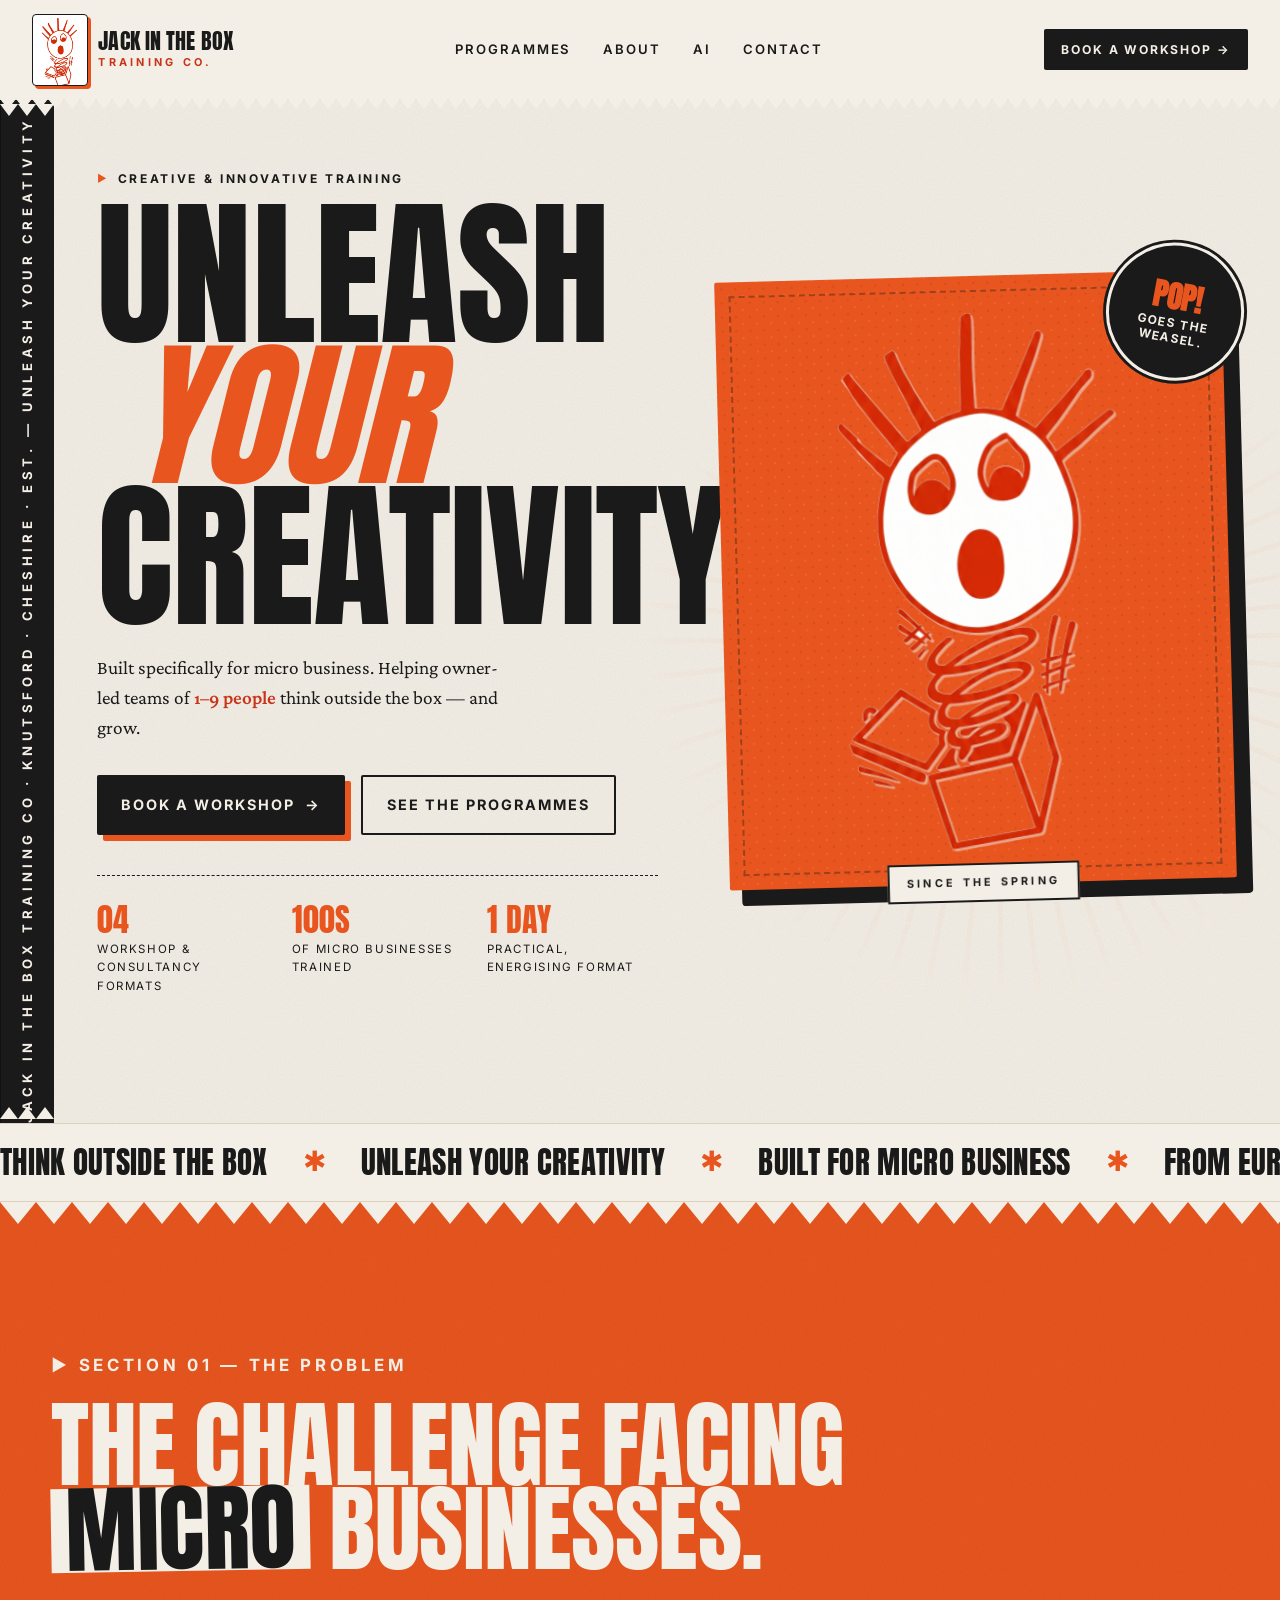
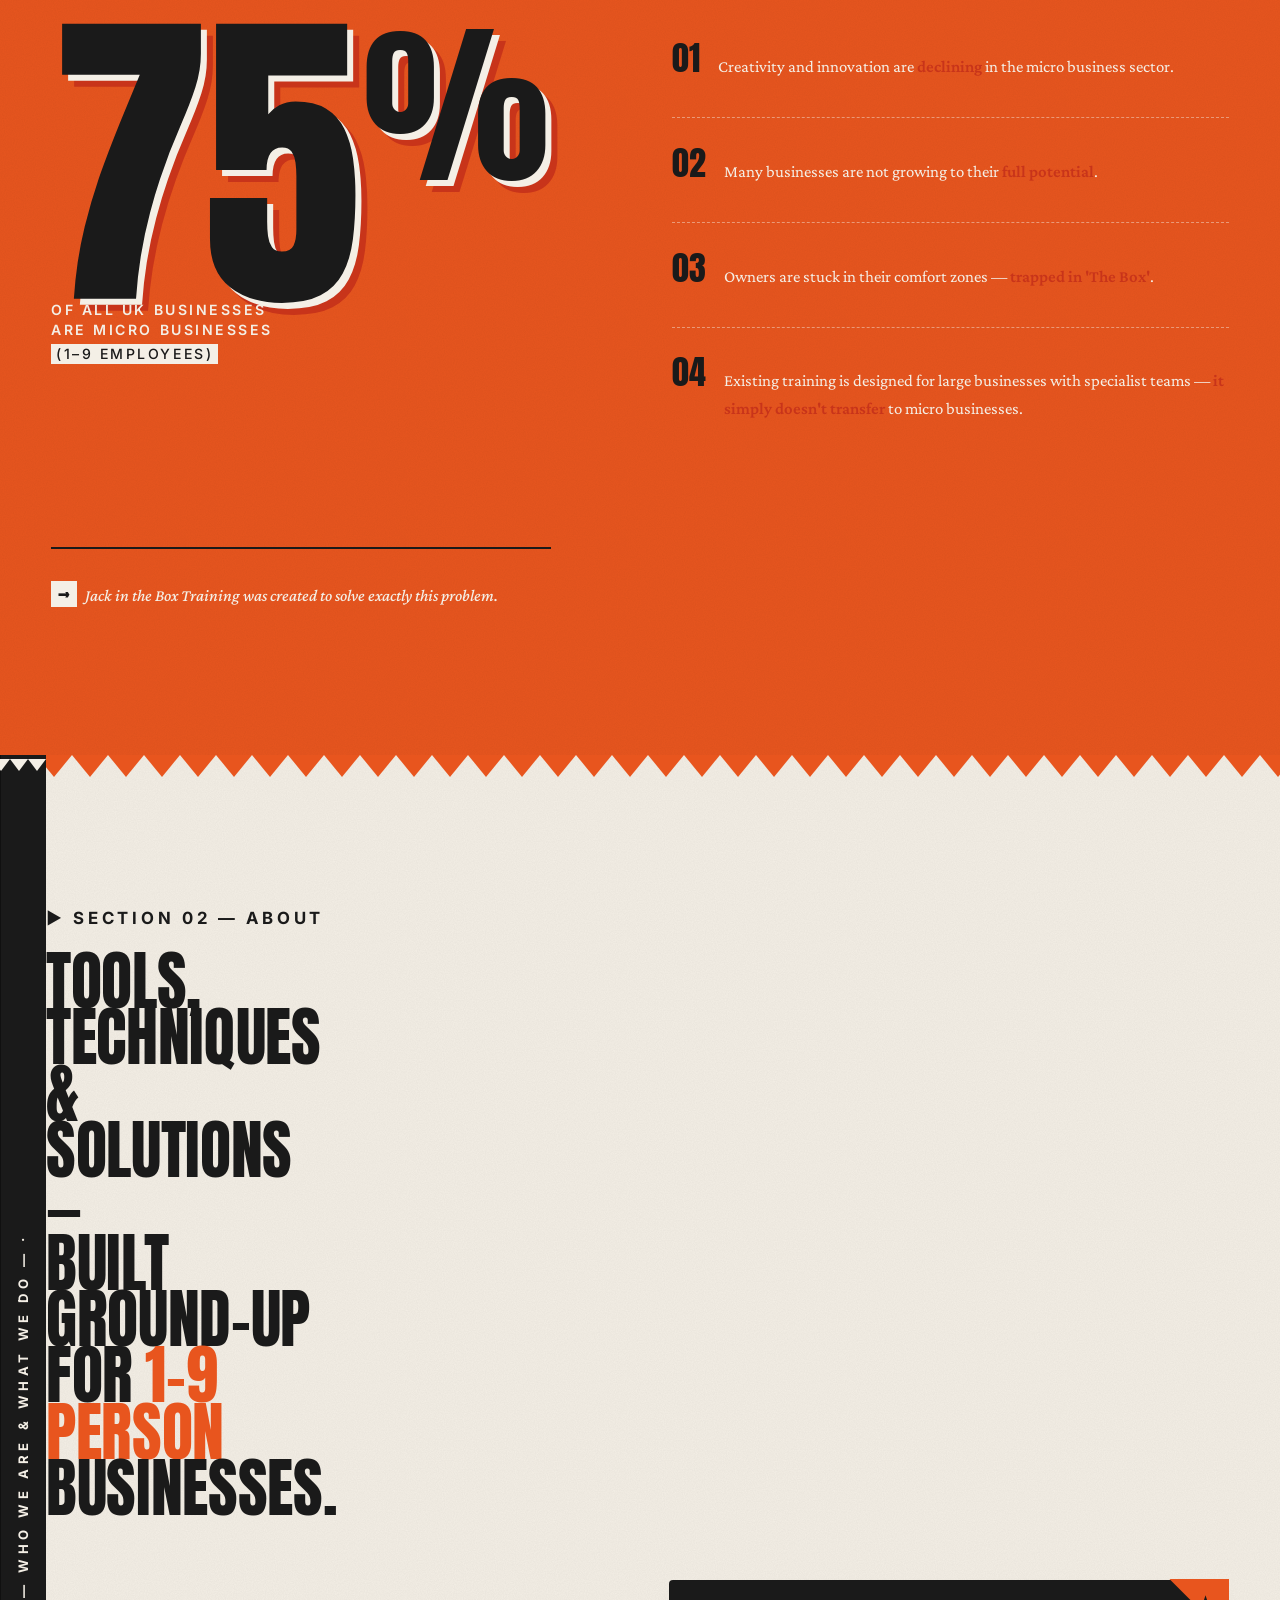
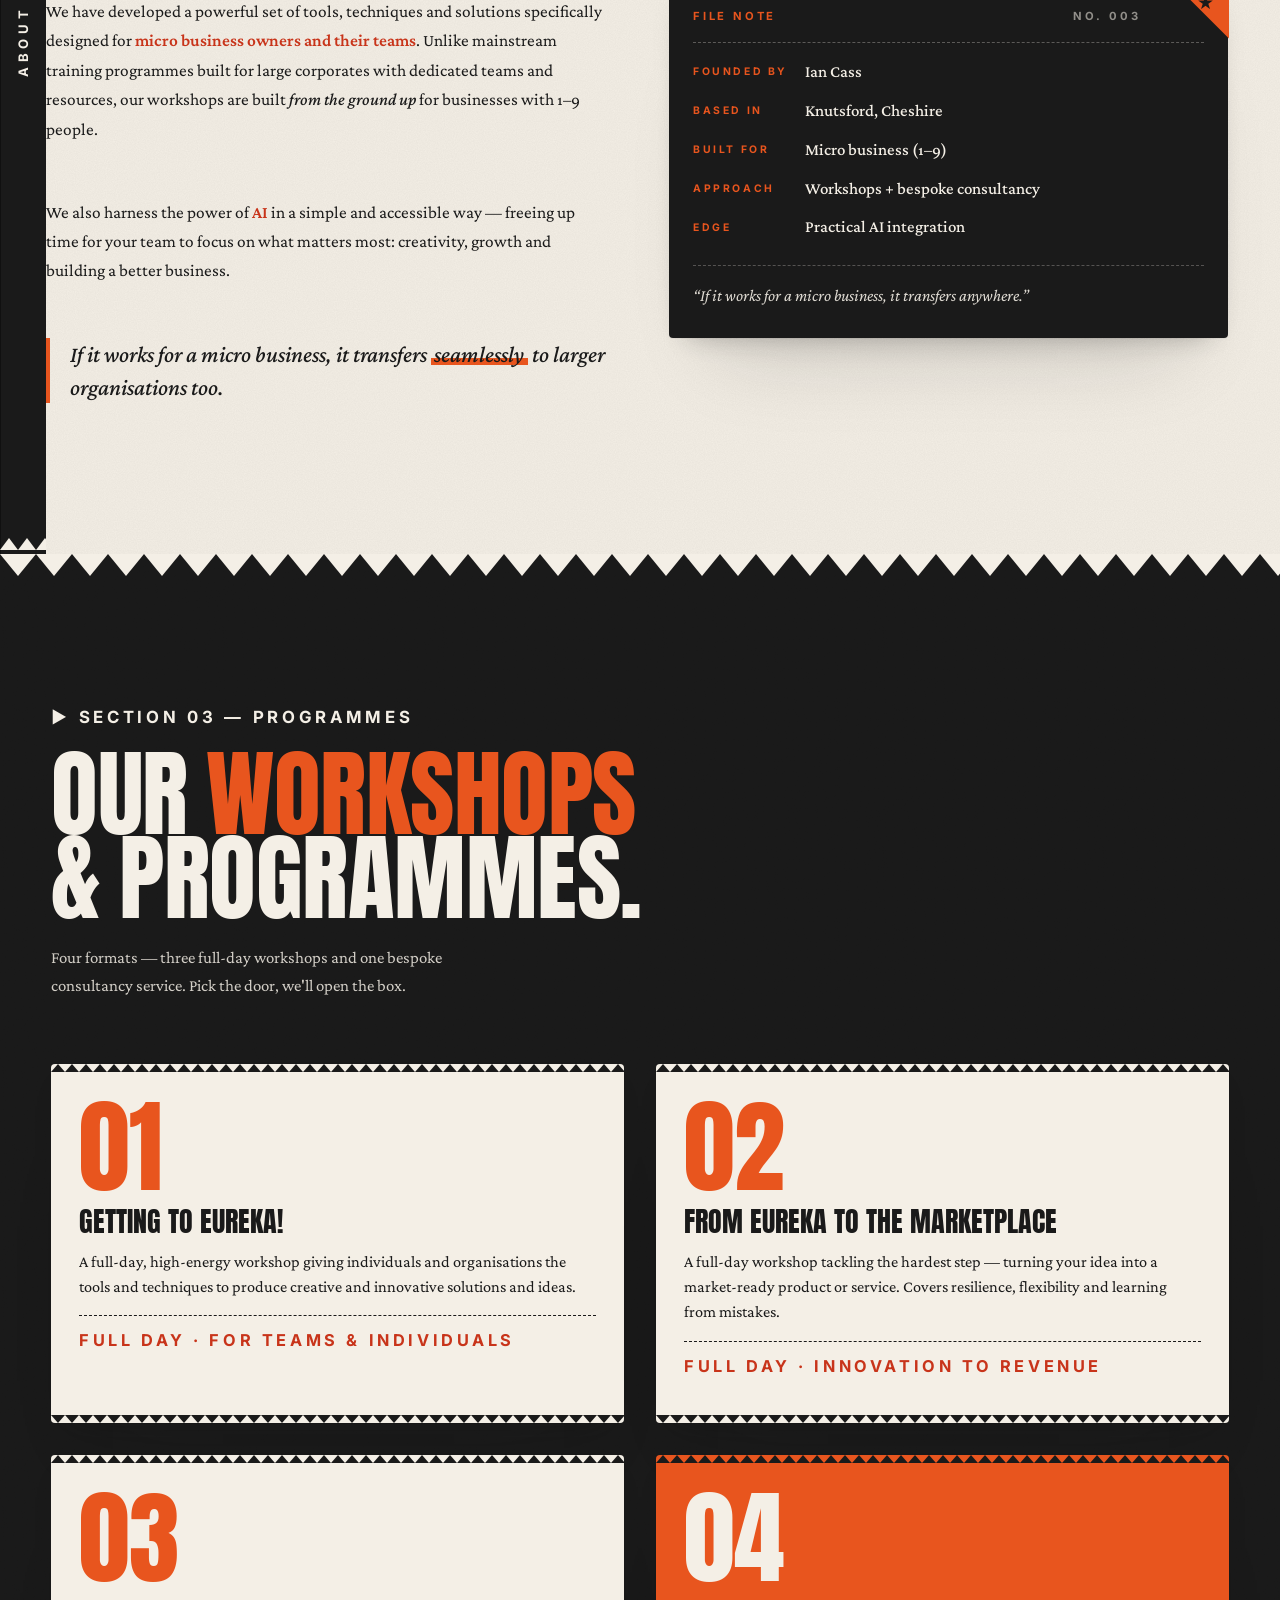
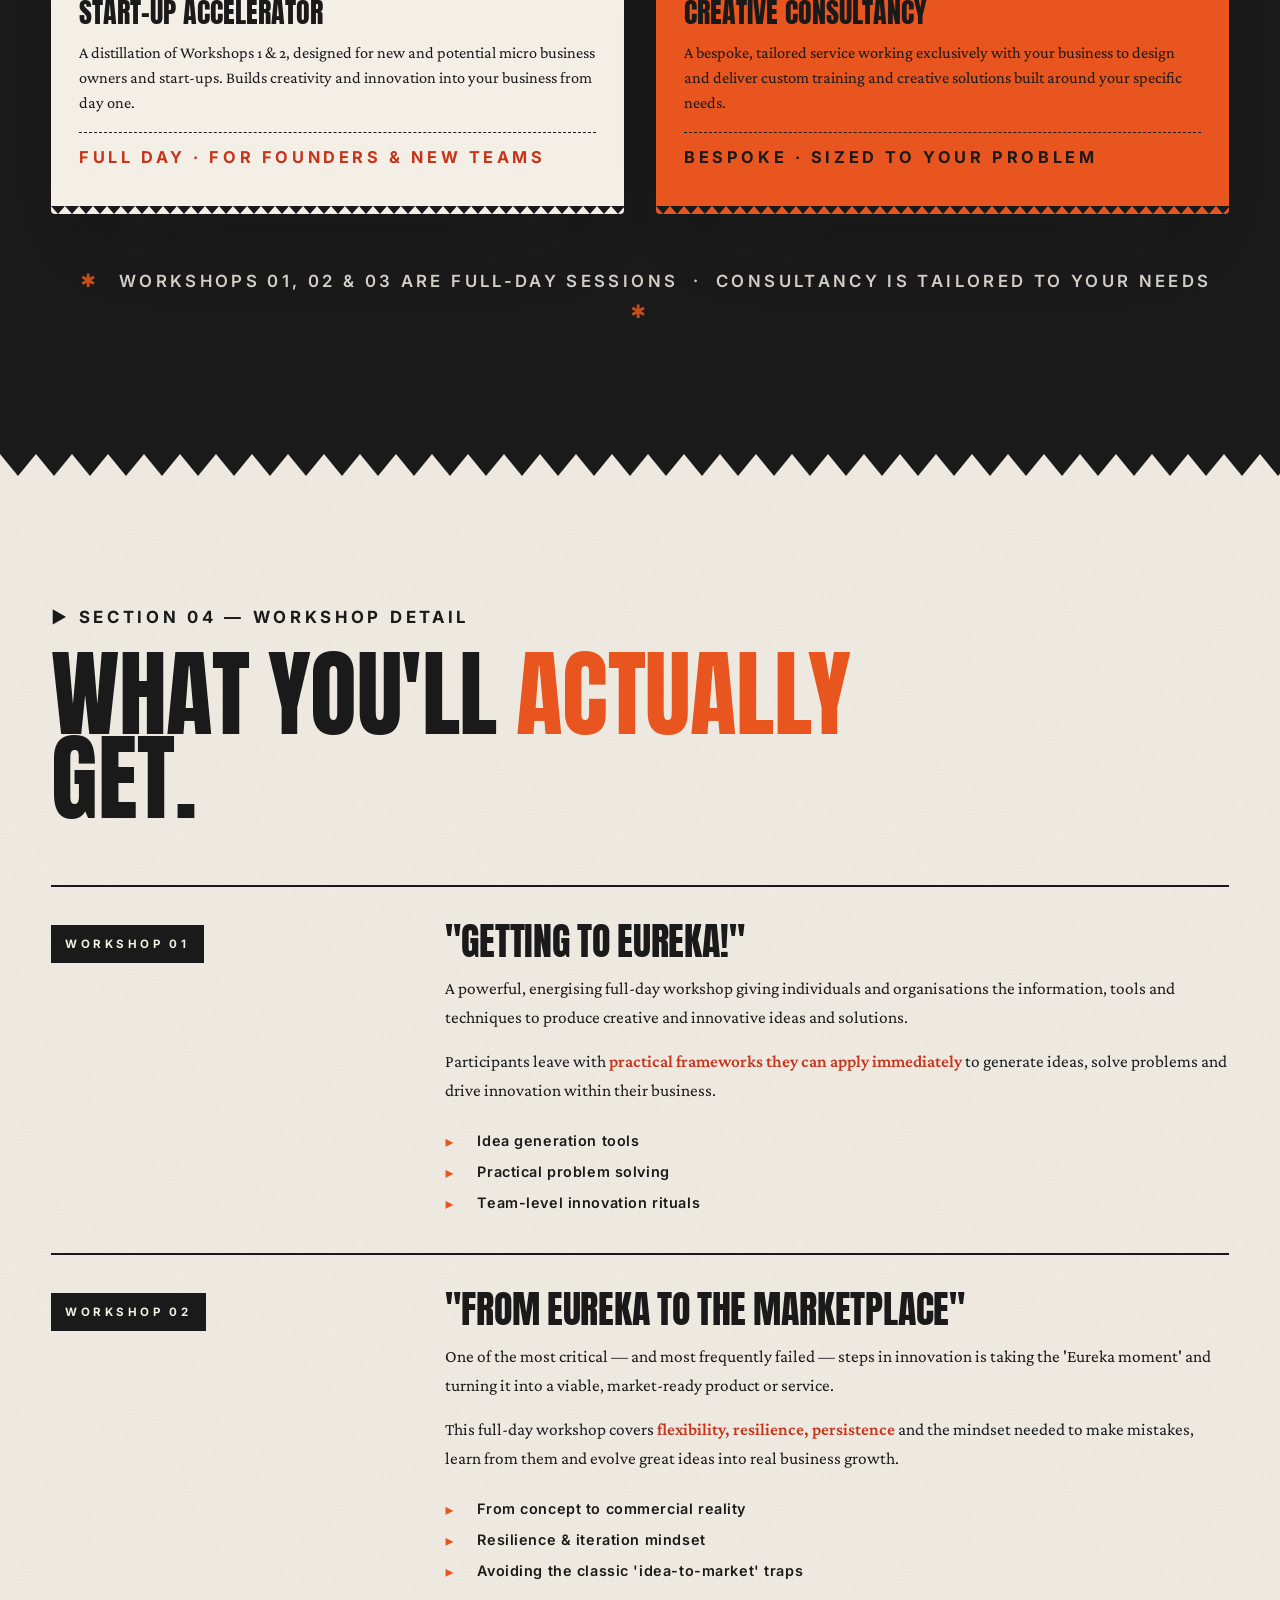
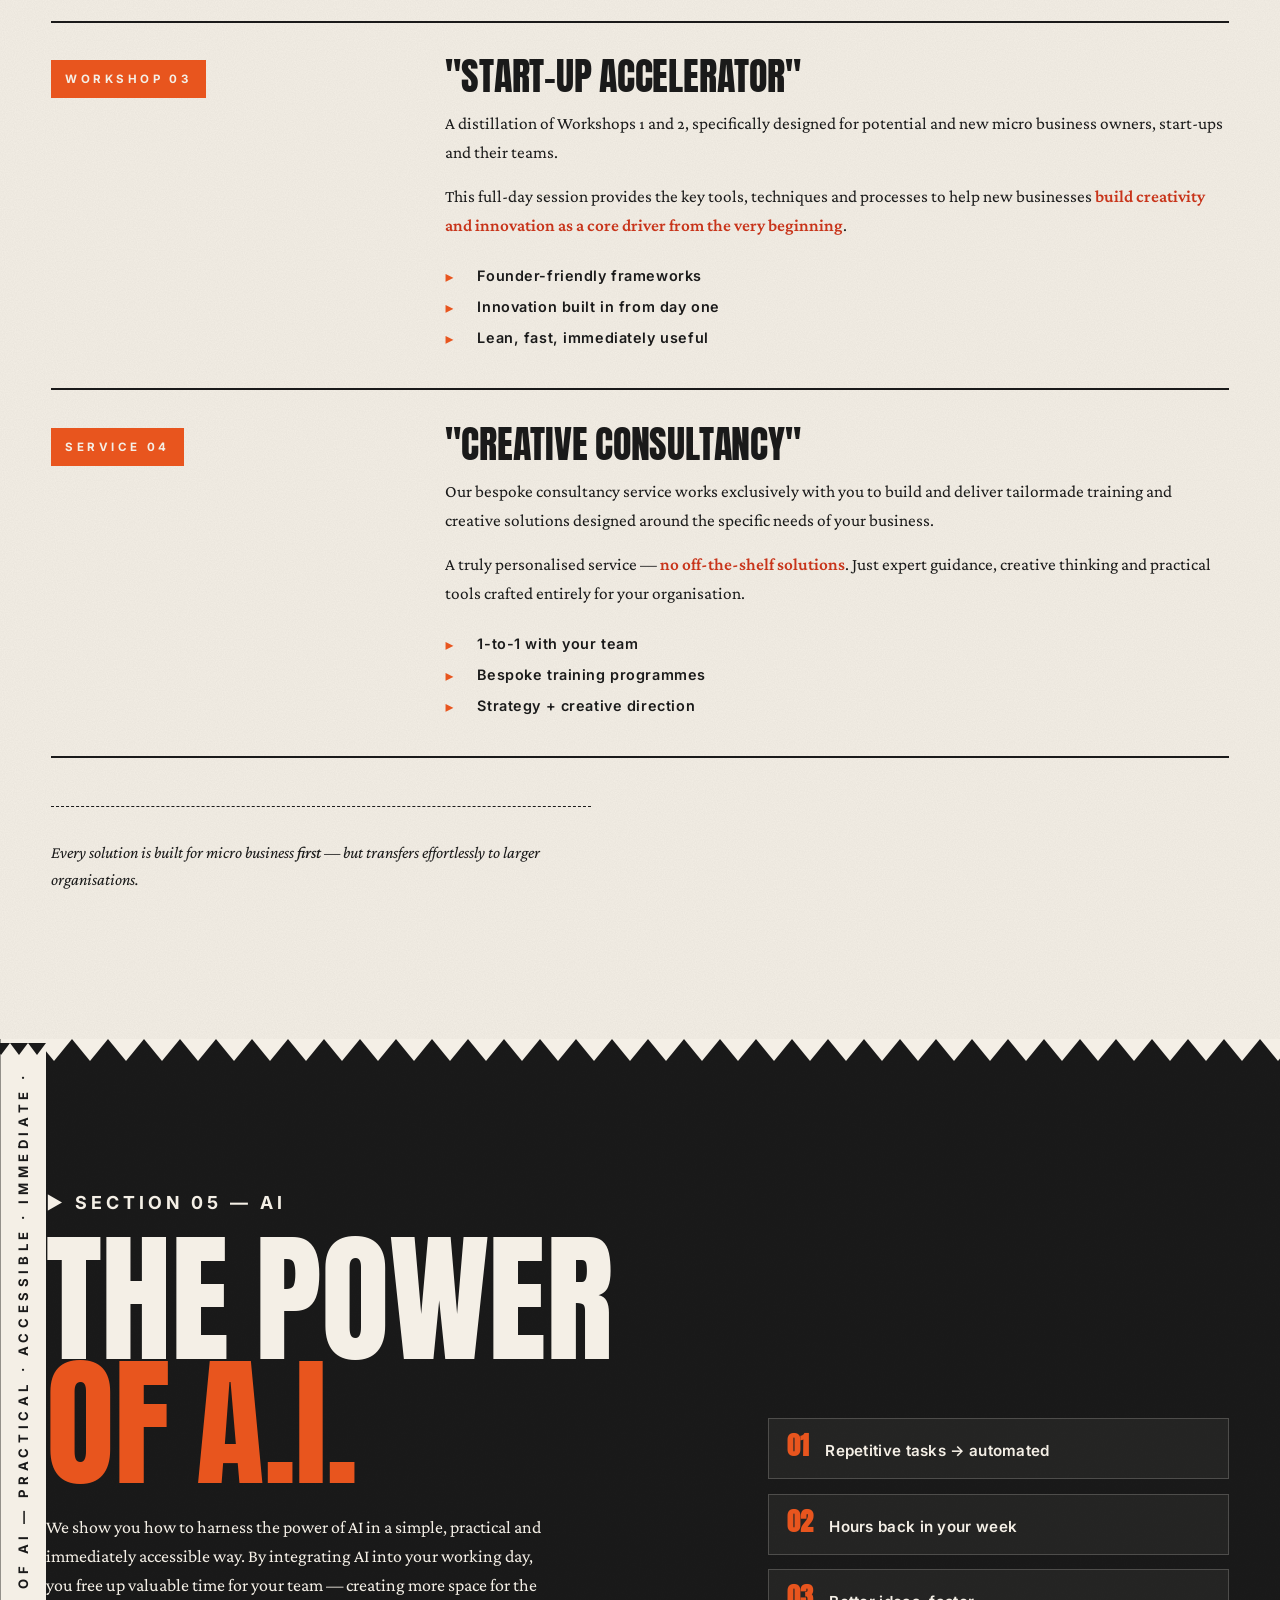
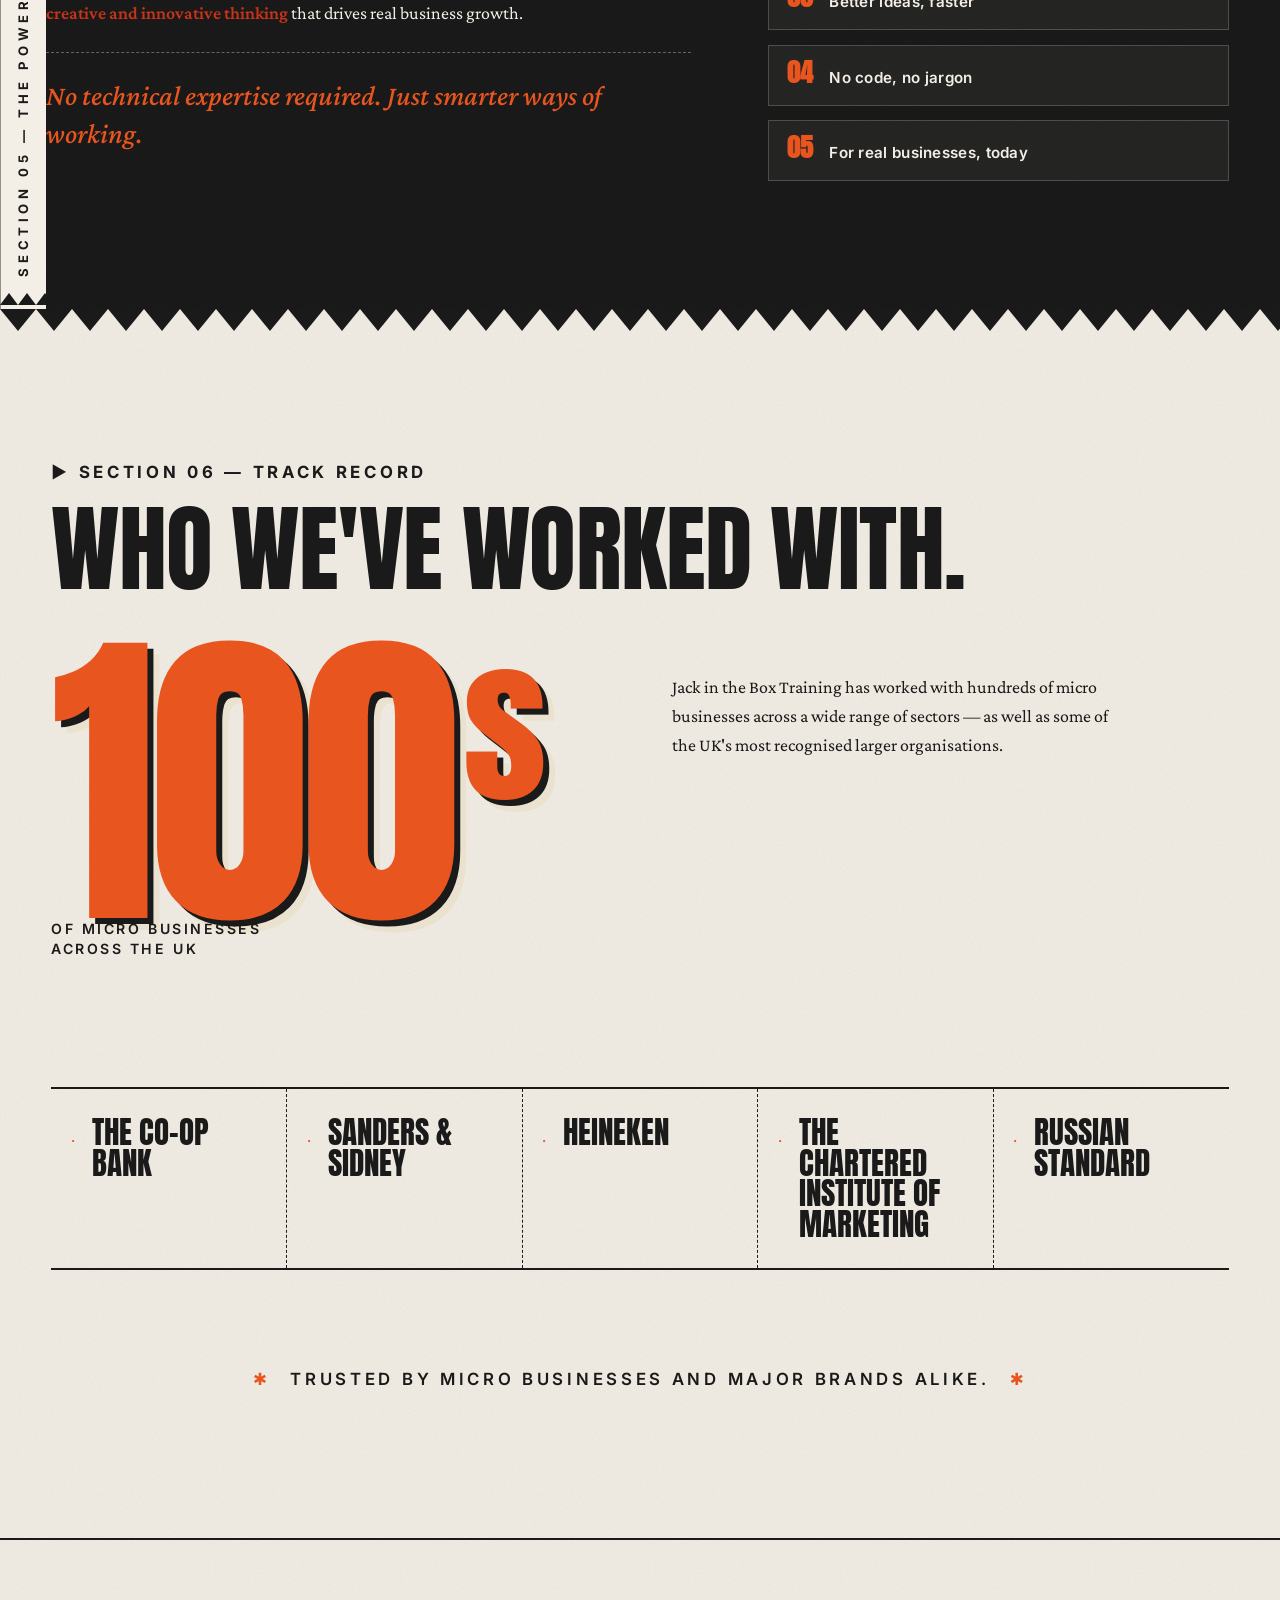
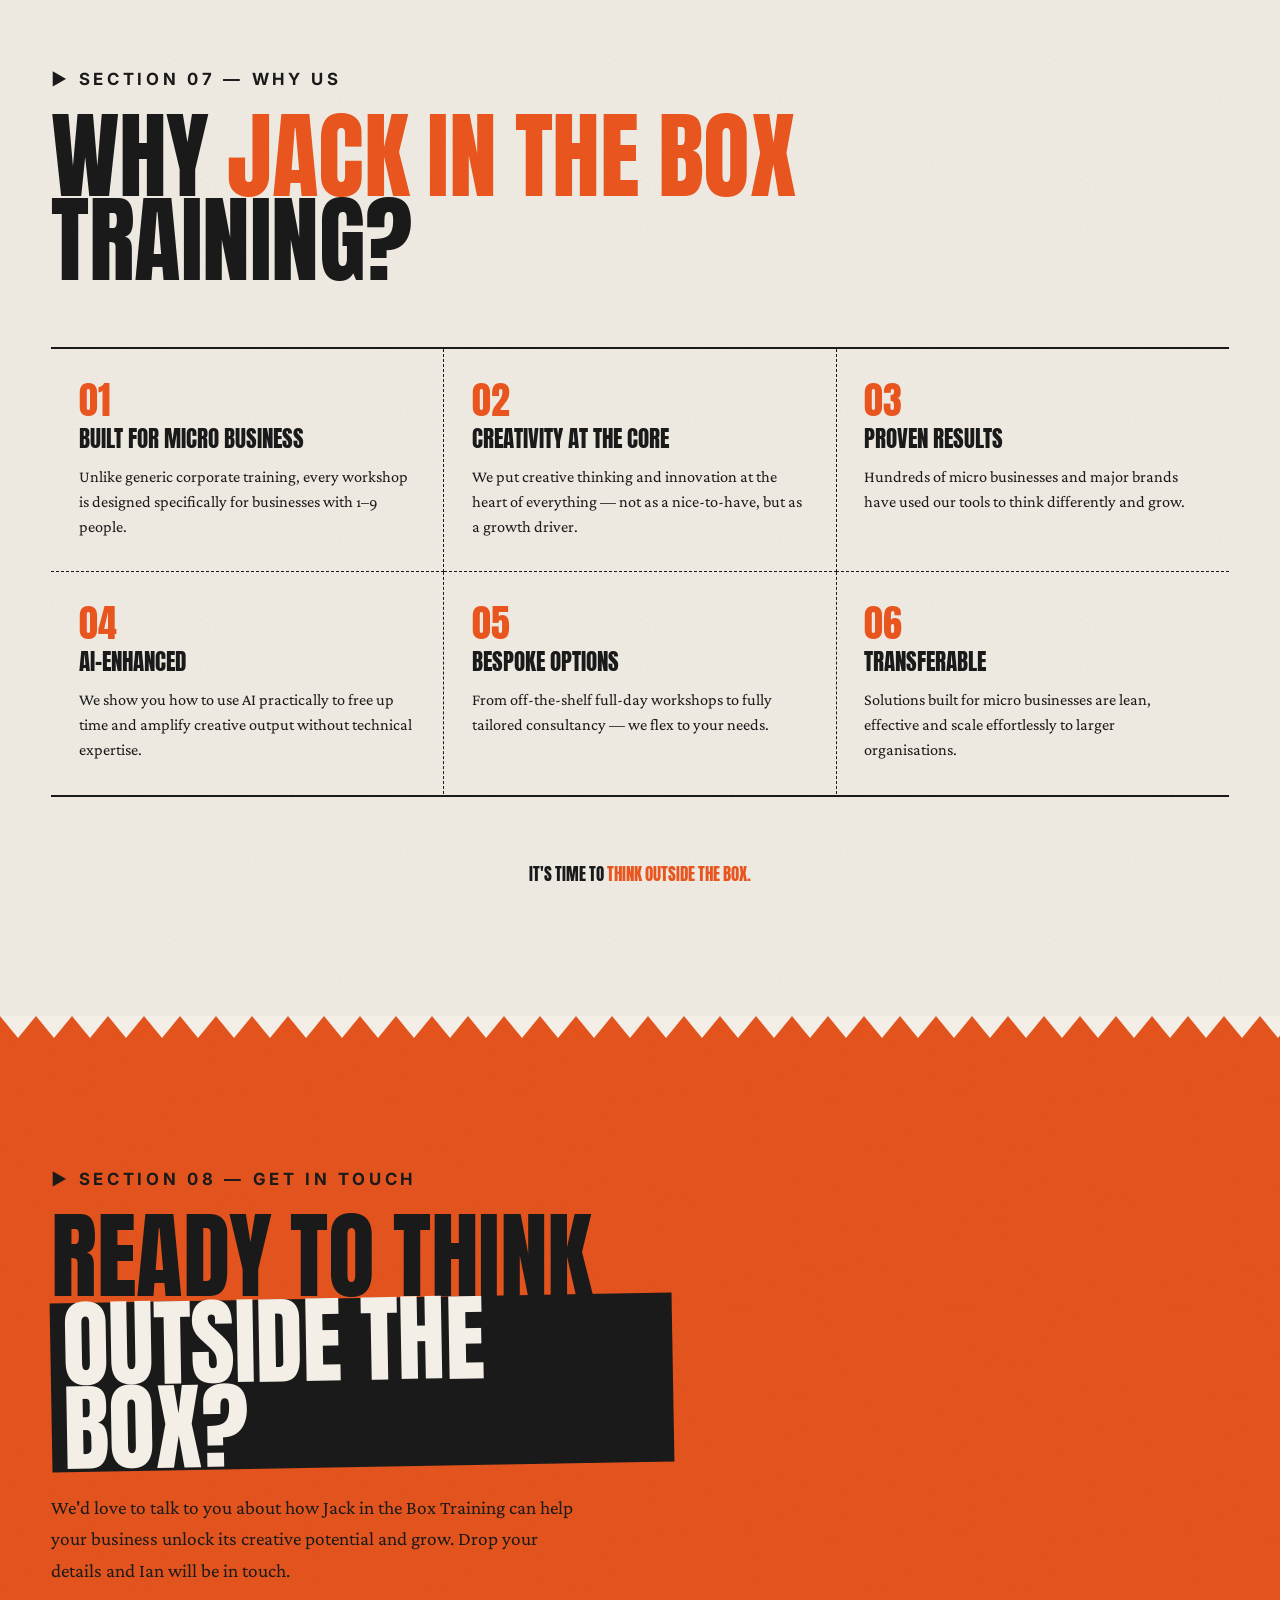
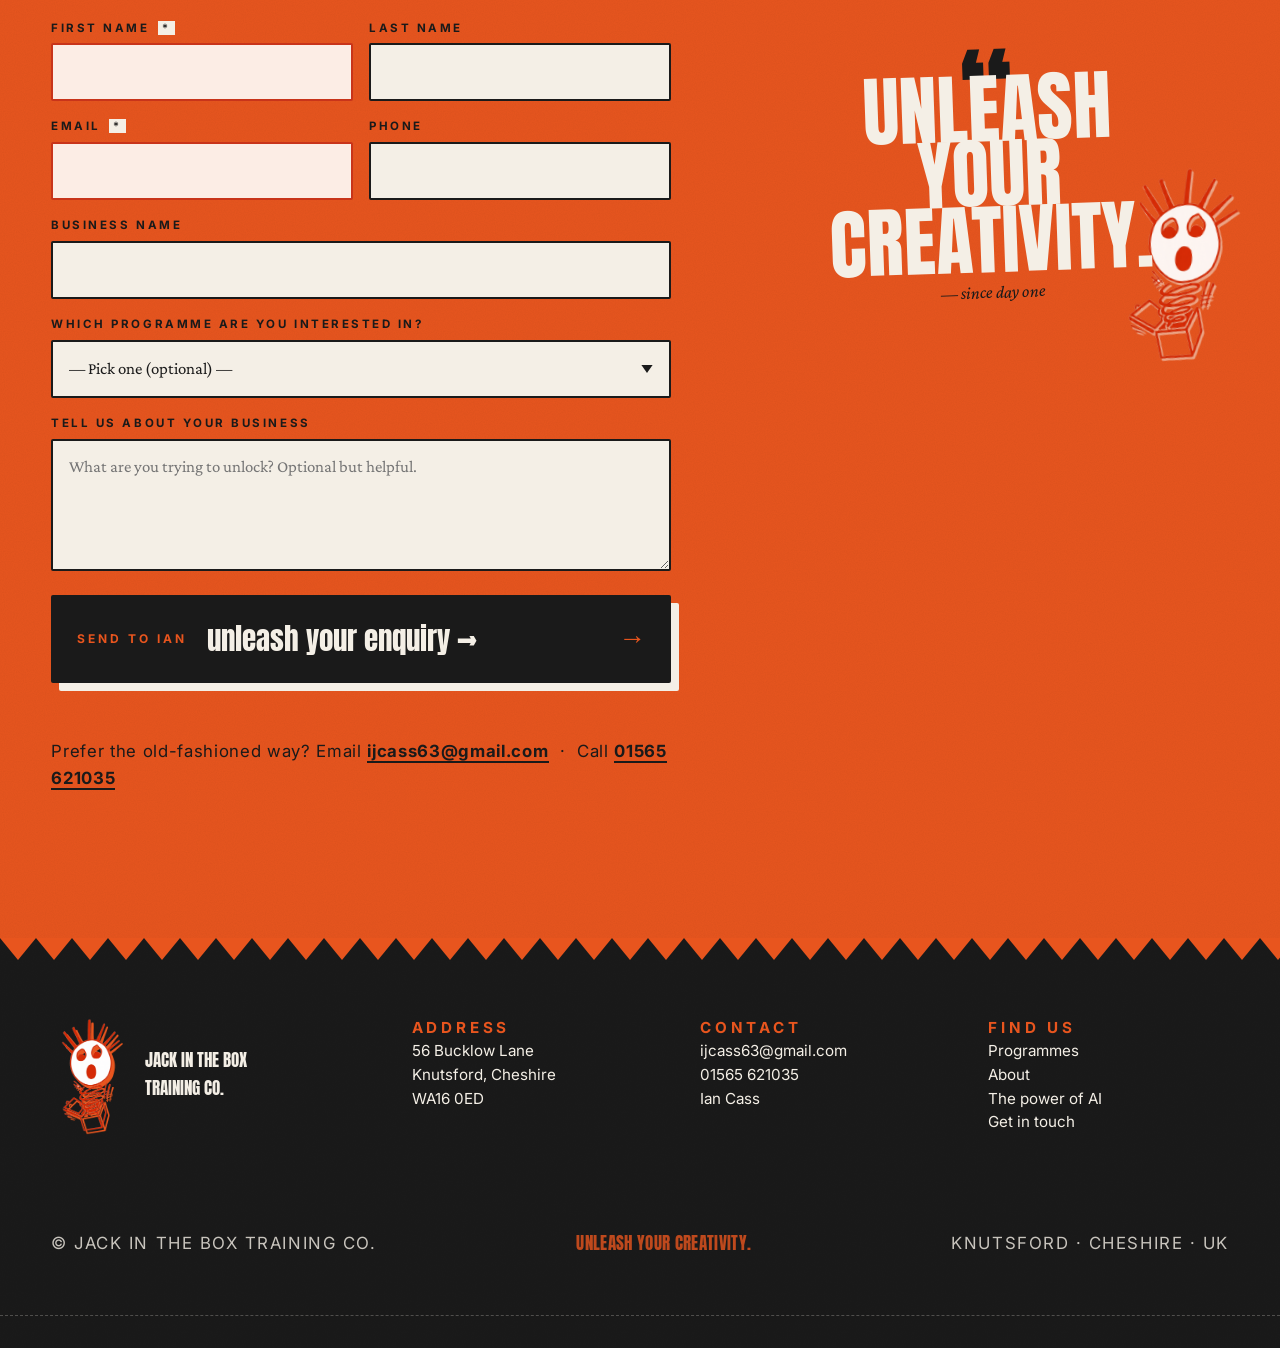
==== index.html @ 49604680 "first commit" ====
<!doctype html>
<html lang="en">
<head>
  <meta charset="utf-8" />
  <meta name="viewport" content="width=device-width, initial-scale=1, viewport-fit=cover" />
  <title>Jack in the Box Training Co — Unleash Your Creativity</title>
  <meta name="description" content="Creative and innovative training built specifically for UK micro businesses. Workshops, consultancy and AI tools by Ian Cass — Knutsford, Cheshire." />

  <link rel="icon" type="image/png" href="logo.png" />

  <link rel="preconnect" href="https://fonts.googleapis.com" />
  <link rel="preconnect" href="https://fonts.gstatic.com" crossorigin />
  <link href="https://fonts.googleapis.com/css2?family=Anton&family=Archivo+Black&family=Crimson+Pro:ital,wght@0,400;0,500;0,600;1,400&family=Inter:wght@400;500;600;700&display=swap" rel="stylesheet" />

  <link rel="stylesheet" href="styles.css" />
</head>
<body>

  <!-- ============================================================ -->
  <!--  SITE NAV — sticky cream bar                                 -->
  <!-- ============================================================ -->
  <header class="nav" role="banner">
    <a href="#top" class="nav__brand" aria-label="Jack in the Box Training — home">
      <span class="nav__mark" aria-hidden="true">
        <img src="logo.png" alt="" />
      </span>
      <span class="nav__wordmark">
        <span class="nav__wordmark-line">Jack in the Box</span>
        <span class="nav__wordmark-sub">Training&nbsp;Co.</span>
      </span>
    </a>

    <nav class="nav__links" aria-label="Primary">
      <a href="#programmes">Programmes</a>
      <a href="#about">About</a>
      <a href="#ai">AI</a>
      <a href="#contact">Contact</a>
    </nav>

    <a href="#contact" class="nav__cta">Book a workshop <span aria-hidden="true">→</span></a>
  </header>

  <main id="top">

    <!-- ============================================================ -->
    <!--  1. HERO                                                     -->
    <!-- ============================================================ -->
    <section class="hero" aria-labelledby="hero-title">
      <div class="ribbon ribbon--left ribbon--tall" aria-hidden="true">
        <span>Jack in the Box Training Co · Knutsford · Cheshire · Est. — Unleash Your Creativity ·</span>
      </div>

      <div class="hero__grid">
        <div class="hero__copy">
          <p class="eyebrow eyebrow--dark">
            <span class="eyebrow__tick" aria-hidden="true">►</span>
            Creative &amp; Innovative Training
          </p>

          <h1 id="hero-title" class="display display--hero">
            <span class="display__line">Unleash</span>
            <span class="display__line display__line--accent">Your</span>
            <span class="display__line">Creativity.</span>
          </h1>

          <p class="hero__sub">
            Built specifically for micro business. Helping owner-led teams of <strong>1–9 people</strong> think outside the box — and grow.
          </p>

          <div class="cta-row">
            <a href="#contact" class="btn btn--primary">Book a workshop <span aria-hidden="true">→</span></a>
            <a href="#programmes" class="btn btn--ghost">See the programmes</a>
          </div>

          <ul class="hero__stamps" aria-label="At a glance">
            <li><span class="stamp-num">04</span><span>Workshop &amp; consultancy formats</span></li>
            <li><span class="stamp-num">100s</span><span>Of micro businesses trained</span></li>
            <li><span class="stamp-num">1 Day</span><span>Practical, energising format</span></li>
          </ul>
        </div>

        <div class="hero__art" aria-hidden="true">
          <div class="hero__art-frame">
            <img src="logo.png" alt="" class="hero__jack" />
            <span class="hero__art-badge">
              <span class="hero__art-badge-line-1">Pop!</span>
              <span class="hero__art-badge-line-2">Goes the<br/>weasel.</span>
            </span>
            <span class="hero__art-tag">SINCE THE SPRING</span>
          </div>
        </div>
      </div>

      <!-- zigzag bottom edge transitioning into cream challenge section is implicit
           because next section paints its own zigzag-top -->
    </section>


    <!-- ============================================================ -->
    <!--  Marquee strip — between hero and challenge                  -->
    <!-- ============================================================ -->
    <div class="marquee" aria-hidden="true">
      <div class="marquee__track">
        <span>Think outside the box</span><span class="marquee__dot">✱</span>
        <span>Unleash your creativity</span><span class="marquee__dot">✱</span>
        <span>Built for micro business</span><span class="marquee__dot">✱</span>
        <span>From eureka to the marketplace</span><span class="marquee__dot">✱</span>
        <span>Think outside the box</span><span class="marquee__dot">✱</span>
        <span>Unleash your creativity</span><span class="marquee__dot">✱</span>
        <span>Built for micro business</span><span class="marquee__dot">✱</span>
        <span>From eureka to the marketplace</span><span class="marquee__dot">✱</span>
      </div>
    </div>


    <!-- ============================================================ -->
    <!--  2. THE CHALLENGE                                            -->
    <!-- ============================================================ -->
    <section class="challenge zig-cream-down" aria-labelledby="challenge-title">
      <!-- the section is ORANGE; before it the marquee is CREAM. So we want a zigzag top that
           bites cream teeth down into the orange. -->
      <div class="container challenge__grid">
        <div class="challenge__head">
          <p class="eyebrow eyebrow--light">► Section 01 — The problem</p>
          <h2 id="challenge-title" class="display display--xl challenge__title">
            The challenge facing<br/>
            <span class="challenge__title-mark">micro</span> businesses.
          </h2>
        </div>

        <div class="challenge__stat">
          <div class="big-stat" data-count-target="75" data-count-suffix="%">
            <span class="big-stat__num">75<span class="big-stat__suffix">%</span></span>
            <span class="big-stat__cap">of all UK businesses are micro businesses<br/><em>(1–9 employees)</em></span>
          </div>
        </div>

        <ul class="challenge__list">
          <li>
            <span class="bullet-num">01</span>
            <p>Creativity and innovation are <strong>declining</strong> in the micro business sector.</p>
          </li>
          <li>
            <span class="bullet-num">02</span>
            <p>Many businesses are not growing to their <strong>full potential</strong>.</p>
          </li>
          <li>
            <span class="bullet-num">03</span>
            <p>Owners are stuck in their comfort zones — <strong>trapped in 'The Box'</strong>.</p>
          </li>
          <li>
            <span class="bullet-num">04</span>
            <p>Existing training is designed for large businesses with specialist teams — <strong>it simply doesn't transfer</strong> to micro businesses.</p>
          </li>
        </ul>

        <p class="challenge__closer">
          <span class="kicker">→</span> Jack in the Box Training was created to solve <em>exactly</em> this problem.
        </p>
      </div>
    </section>


    <!-- ============================================================ -->
    <!--  3. WHO WE ARE & WHAT WE DO                                  -->
    <!-- ============================================================ -->
    <section class="who zig-orange-down" id="about" aria-labelledby="who-title">
      <div class="ribbon ribbon--left" aria-hidden="true">
        <span>About — Who we are &amp; what we do — ·</span>
      </div>

      <div class="container who__grid">
        <div class="who__head">
          <p class="eyebrow eyebrow--dark">► Section 02 — About</p>
          <h2 id="who-title" class="display display--lg">
            Tools, techniques &amp; solutions —<br/>
            built ground-up for <span class="ink-orange">1–9 person</span> businesses.
          </h2>
        </div>

        <div class="who__body">
          <p>
            We have developed a powerful set of tools, techniques and solutions specifically designed
            for <strong>micro business owners and their teams</strong>. Unlike mainstream training
            programmes built for large corporates with dedicated teams and resources, our workshops
            are built <em>from the ground up</em> for businesses with 1–9 people.
          </p>
          <p>
            We also harness the power of <strong>AI</strong> in a simple and accessible way — freeing
            up time for your team to focus on what matters most: creativity, growth and building a
            better business.
          </p>
          <p class="who__pullout">
            If it works for a micro business, it transfers <span class="underline-thick">seamlessly</span> to larger organisations too.
          </p>
        </div>

        <aside class="who__card" aria-label="At a glance">
          <header>
            <span class="who__card-tag">FILE NOTE</span>
            <span class="who__card-no">No. 003</span>
          </header>
          <dl>
            <div><dt>Founded by</dt><dd>Ian Cass</dd></div>
            <div><dt>Based in</dt><dd>Knutsford, Cheshire</dd></div>
            <div><dt>Built for</dt><dd>Micro business (1–9)</dd></div>
            <div><dt>Approach</dt><dd>Workshops + bespoke consultancy</dd></div>
            <div><dt>Edge</dt><dd>Practical AI integration</dd></div>
          </dl>
          <p class="who__card-quote">“If it works for a micro business, it transfers anywhere.”</p>
        </aside>
      </div>
    </section>


    <!-- ============================================================ -->
    <!--  4. PROGRAMMES — index of 4                                  -->
    <!-- ============================================================ -->
    <section class="prog zig-cream-down" id="programmes" aria-labelledby="prog-title">
      <div class="container">
        <header class="prog__head">
          <p class="eyebrow eyebrow--light">► Section 03 — Programmes</p>
          <h2 id="prog-title" class="display display--xl">
            Our <span class="ink-orange">workshops</span><br/>
            &amp; programmes.
          </h2>
          <p class="prog__lede">
            Four formats — three full-day workshops and one bespoke consultancy service.
            Pick the door, we'll open the box.
          </p>
        </header>

        <ol class="prog__grid" role="list">
          <li class="prog-card">
            <div class="prog-card__no">01</div>
            <div class="prog-card__body">
              <h3>Getting to Eureka!</h3>
              <p>A full-day, high-energy workshop giving individuals and organisations the tools and techniques to produce creative and innovative solutions and ideas.</p>
              <p class="prog-card__meta">Full day · For teams &amp; individuals</p>
            </div>
          </li>

          <li class="prog-card">
            <div class="prog-card__no">02</div>
            <div class="prog-card__body">
              <h3>From Eureka to the Marketplace</h3>
              <p>A full-day workshop tackling the hardest step — turning your idea into a market-ready product or service. Covers resilience, flexibility and learning from mistakes.</p>
              <p class="prog-card__meta">Full day · Innovation to revenue</p>
            </div>
          </li>

          <li class="prog-card">
            <div class="prog-card__no">03</div>
            <div class="prog-card__body">
              <h3>Start-Up Accelerator</h3>
              <p>A distillation of Workshops 1 &amp; 2, designed for new and potential micro business owners and start-ups. Builds creativity and innovation into your business from day one.</p>
              <p class="prog-card__meta">Full day · For founders &amp; new teams</p>
            </div>
          </li>

          <li class="prog-card prog-card--accent">
            <div class="prog-card__no">04</div>
            <div class="prog-card__body">
              <h3>Creative Consultancy</h3>
              <p>A bespoke, tailored service working exclusively with your business to design and deliver custom training and creative solutions built around your specific needs.</p>
              <p class="prog-card__meta">Bespoke · Sized to your problem</p>
            </div>
          </li>
        </ol>

        <p class="prog__note">
          <span aria-hidden="true">✱</span>
          Workshops 01, 02 &amp; 03 are full-day sessions &nbsp;·&nbsp;
          Consultancy is tailored to your needs
          <span aria-hidden="true">✱</span>
        </p>
      </div>
    </section>


    <!-- ============================================================ -->
    <!--  5 + 6. WORKSHOP DETAIL — four editorial cards               -->
    <!-- ============================================================ -->
    <section class="detail zig-charcoal-down" aria-labelledby="detail-title">
      <div class="container">
        <header class="detail__head">
          <p class="eyebrow eyebrow--dark">► Section 04 — Workshop detail</p>
          <h2 id="detail-title" class="display display--xl">
            What you'll <span class="ink-orange">actually</span> get.
          </h2>
        </header>

        <article class="detail-card detail-card--a">
          <div class="detail-card__tag">Workshop 01</div>
          <div class="detail-card__body">
            <h3 class="display display--md">"Getting to Eureka!"</h3>
            <p>A powerful, energising full-day workshop giving individuals and organisations the information, tools and techniques to produce creative and innovative ideas and solutions.</p>
            <p>Participants leave with <strong>practical frameworks they can apply immediately</strong> to generate ideas, solve problems and drive innovation within their business.</p>
            <ul class="detail-card__bits">
              <li>Idea generation tools</li>
              <li>Practical problem solving</li>
              <li>Team-level innovation rituals</li>
            </ul>
          </div>
        </article>

        <article class="detail-card detail-card--b">
          <div class="detail-card__tag">Workshop 02</div>
          <div class="detail-card__body">
            <h3 class="display display--md">"From Eureka to the Marketplace"</h3>
            <p>One of the most critical — and most frequently failed — steps in innovation is taking the 'Eureka moment' and turning it into a viable, market-ready product or service.</p>
            <p>This full-day workshop covers <strong>flexibility, resilience, persistence</strong> and the mindset needed to make mistakes, learn from them and evolve great ideas into real business growth.</p>
            <ul class="detail-card__bits">
              <li>From concept to commercial reality</li>
              <li>Resilience &amp; iteration mindset</li>
              <li>Avoiding the classic 'idea-to-market' traps</li>
            </ul>
          </div>
        </article>

        <article class="detail-card detail-card--c">
          <div class="detail-card__tag">Workshop 03</div>
          <div class="detail-card__body">
            <h3 class="display display--md">"Start-Up Accelerator"</h3>
            <p>A distillation of Workshops 1 and 2, specifically designed for potential and new micro business owners, start-ups and their teams.</p>
            <p>This full-day session provides the key tools, techniques and processes to help new businesses <strong>build creativity and innovation as a core driver from the very beginning</strong>.</p>
            <ul class="detail-card__bits">
              <li>Founder-friendly frameworks</li>
              <li>Innovation built in from day one</li>
              <li>Lean, fast, immediately useful</li>
            </ul>
          </div>
        </article>

        <article class="detail-card detail-card--d">
          <div class="detail-card__tag">Service 04</div>
          <div class="detail-card__body">
            <h3 class="display display--md">"Creative Consultancy"</h3>
            <p>Our bespoke consultancy service works exclusively with you to build and deliver tailormade training and creative solutions designed around the specific needs of your business.</p>
            <p>A truly personalised service — <strong>no off-the-shelf solutions</strong>. Just expert guidance, creative thinking and practical tools crafted entirely for your organisation.</p>
            <ul class="detail-card__bits">
              <li>1-to-1 with your team</li>
              <li>Bespoke training programmes</li>
              <li>Strategy + creative direction</li>
            </ul>
          </div>
        </article>

        <p class="detail__closer">
          Every solution is built for micro business <em>first</em> — but transfers effortlessly to larger organisations.
        </p>
      </div>
    </section>


    <!-- ============================================================ -->
    <!--  7. THE POWER OF AI                                          -->
    <!-- ============================================================ -->
    <section class="ai zig-cream-down" id="ai" aria-labelledby="ai-title">
      <div class="ribbon ribbon--left ribbon--light" aria-hidden="true">
        <span>Section 05 — The Power of AI — Practical · Accessible · Immediate ·</span>
      </div>

      <div class="container ai__grid">
        <div class="ai__copy">
          <p class="eyebrow eyebrow--light">► Section 05 — AI</p>
          <h2 id="ai-title" class="display display--mega ai__title">
            The Power<br/>
            <span class="ink-orange">of A.I.</span>
          </h2>
          <p>
            We show you how to harness the power of AI in a simple, practical and immediately
            accessible way. By integrating AI into your working day, you free up valuable time for
            your team — creating more space for the <strong>creative and innovative thinking</strong>
            that drives real business growth.
          </p>
          <p class="ai__pull">
            No technical expertise required. Just smarter ways of working.
          </p>
        </div>

        <ul class="ai__chips" aria-label="What AI unlocks">
          <li><span>01</span>Repetitive tasks → automated</li>
          <li><span>02</span>Hours back in your week</li>
          <li><span>03</span>Better ideas, faster</li>
          <li><span>04</span>No code, no jargon</li>
          <li><span>05</span>For real businesses, today</li>
        </ul>
      </div>
    </section>


    <!-- ============================================================ -->
    <!--  8. WHO WE'VE WORKED WITH                                    -->
    <!-- ============================================================ -->
    <section class="clients zig-charcoal-down" aria-labelledby="clients-title">
      <div class="container clients__grid">
        <div class="clients__head">
          <p class="eyebrow eyebrow--dark">► Section 06 — Track record</p>
          <h2 id="clients-title" class="display display--xl">
            Who we've worked with.
          </h2>
        </div>

        <div class="clients__stat">
          <div class="big-stat" data-count-target="100" data-count-suffix="s">
            <span class="big-stat__num">100<span class="big-stat__suffix">s</span></span>
            <span class="big-stat__cap">of micro businesses<br/>across the UK</span>
          </div>
        </div>

        <div class="clients__body">
          <p>
            Jack in the Box Training has worked with hundreds of micro businesses across a wide range
            of sectors — as well as some of the UK's most recognised larger organisations.
          </p>
        </div>

        <ul class="clients__roster" aria-label="Selected clients">
          <li><span class="clients__roster-no">·</span> The Co-op Bank</li>
          <li><span class="clients__roster-no">·</span> Sanders &amp; Sidney</li>
          <li><span class="clients__roster-no">·</span> Heineken</li>
          <li><span class="clients__roster-no">·</span> The Chartered Institute of Marketing</li>
          <li><span class="clients__roster-no">·</span> Russian Standard</li>
        </ul>

        <p class="clients__tag">
          <span aria-hidden="true">✱</span> Trusted by micro businesses and major brands alike. <span aria-hidden="true">✱</span>
        </p>
      </div>
    </section>


    <!-- ============================================================ -->
    <!--  9. WHY JACK IN THE BOX — 6 pillars                          -->
    <!-- ============================================================ -->
    <section class="why" aria-labelledby="why-title">
      <div class="container">
        <header class="why__head">
          <p class="eyebrow eyebrow--dark">► Section 07 — Why us</p>
          <h2 id="why-title" class="display display--xl">
            Why <span class="ink-orange">Jack in the Box</span> Training?
          </h2>
        </header>

        <ul class="why__grid" role="list">
          <li class="pillar">
            <span class="pillar__no">01</span>
            <h3>Built for Micro Business</h3>
            <p>Unlike generic corporate training, every workshop is designed specifically for businesses with 1–9 people.</p>
          </li>
          <li class="pillar">
            <span class="pillar__no">02</span>
            <h3>Creativity at the Core</h3>
            <p>We put creative thinking and innovation at the heart of everything — not as a nice-to-have, but as a growth driver.</p>
          </li>
          <li class="pillar">
            <span class="pillar__no">03</span>
            <h3>Proven Results</h3>
            <p>Hundreds of micro businesses and major brands have used our tools to think differently and grow.</p>
          </li>
          <li class="pillar">
            <span class="pillar__no">04</span>
            <h3>AI-Enhanced</h3>
            <p>We show you how to use AI practically to free up time and amplify creative output without technical expertise.</p>
          </li>
          <li class="pillar">
            <span class="pillar__no">05</span>
            <h3>Bespoke Options</h3>
            <p>From off-the-shelf full-day workshops to fully tailored consultancy — we flex to your needs.</p>
          </li>
          <li class="pillar">
            <span class="pillar__no">06</span>
            <h3>Transferable</h3>
            <p>Solutions built for micro businesses are lean, effective and scale effortlessly to larger organisations.</p>
          </li>
        </ul>

        <p class="why__shout display display--lg">
          It's time to <span class="ink-orange">think outside the box.</span>
        </p>
      </div>
    </section>


    <!-- ============================================================ -->
    <!-- 10. CONTACT CTA                                              -->
    <!-- ============================================================ -->
    <section class="contact zig-cream-down" id="contact" aria-labelledby="contact-title">
      <div class="container contact__grid">
        <div class="contact__copy">
          <p class="eyebrow eyebrow--dark">► Section 08 — Get in touch</p>
          <h2 id="contact-title" class="display display--xl">
            Ready to think<br/>
            <span class="contact__title-mark">outside the box?</span>
          </h2>
          <p class="contact__lede">
            We'd love to talk to you about how Jack in the Box Training can help your business
            unlock its creative potential and grow. Drop your details and Ian will be in touch.
          </p>

          <form class="ghl-form" id="contact-form" novalidate>
            <div class="ghl-form__row ghl-form__row--two">
              <label class="ghl-form__field">
                <span>First name <em>*</em></span>
                <input type="text" name="firstName" autocomplete="given-name" required />
              </label>
              <label class="ghl-form__field">
                <span>Last name</span>
                <input type="text" name="lastName" autocomplete="family-name" />
              </label>
            </div>

            <div class="ghl-form__row ghl-form__row--two">
              <label class="ghl-form__field">
                <span>Email <em>*</em></span>
                <input type="email" name="email" autocomplete="email" required />
              </label>
              <label class="ghl-form__field">
                <span>Phone</span>
                <input type="tel" name="phone" autocomplete="tel" inputmode="tel" />
              </label>
            </div>

            <label class="ghl-form__field">
              <span>Business name</span>
              <input type="text" name="companyName" autocomplete="organization" />
            </label>

            <label class="ghl-form__field">
              <span>Which programme are you interested in?</span>
              <select name="interest">
                <option value="">— Pick one (optional) —</option>
                <option>01 · Getting to Eureka!</option>
                <option>02 · From Eureka to the Marketplace</option>
                <option>03 · Start-Up Accelerator</option>
                <option>04 · Creative Consultancy</option>
                <option>Not sure yet — open to a chat</option>
              </select>
            </label>

            <label class="ghl-form__field">
              <span>Tell us about your business</span>
              <textarea name="message" rows="4" placeholder="What are you trying to unlock? Optional but helpful."></textarea>
            </label>

            <!-- honeypot, hidden -->
            <label class="ghl-form__hp" aria-hidden="true">
              Leave blank
              <input type="text" name="website" tabindex="-1" autocomplete="off" />
            </label>

            <div class="ghl-form__submit">
              <button type="submit" class="email-btn" id="contact-submit">
                <span class="email-btn__label">Send to Ian</span>
                <span class="email-btn__addr" data-default="Unleash your enquiry →" data-loading="Sending…" data-done="Got it — Ian will be in touch.">Unleash your enquiry →</span>
                <span class="email-btn__arrow" aria-hidden="true">→</span>
              </button>
              <p class="ghl-form__note" id="contact-status" role="status" aria-live="polite"></p>
            </div>
          </form>

          <p class="contact__alt">
            Prefer the old-fashioned way? Email <a href="mailto:ijcass63@gmail.com">ijcass63@gmail.com</a> &nbsp;·&nbsp; Call <a href="tel:+441565621035">01565 621035</a>
          </p>
        </div>

        <div class="contact__art" aria-hidden="true">
          <blockquote class="contact__quote">
            <span class="contact__quote-mark">“</span>
            Unleash<br/>Your<br/>Creativity.
            <span class="contact__quote-author">— since day one</span>
          </blockquote>
          <img src="logo.png" alt="" class="contact__jack" />
        </div>
      </div>
    </section>


    <!-- ============================================================ -->
    <!-- FOOTER                                                       -->
    <!-- ============================================================ -->
    <footer class="foot zig-orange-down">
      <div class="container foot__grid">
        <div class="foot__brand">
          <img src="logo.png" alt="" class="foot__mark" />
          <p class="foot__name">Jack in the Box<br/>Training Co.</p>
        </div>
        <div class="foot__col">
          <p class="foot__label">Address</p>
          <p>56 Bucklow Lane<br/>Knutsford, Cheshire<br/>WA16 0ED</p>
        </div>
        <div class="foot__col">
          <p class="foot__label">Contact</p>
          <p>
            <a href="mailto:ijcass63@gmail.com">ijcass63@gmail.com</a><br/>
            <a href="tel:+441565621035">01565 621035</a><br/>
            Ian Cass
          </p>
        </div>
        <div class="foot__col">
          <p class="foot__label">Find us</p>
          <p>
            <a href="#programmes">Programmes</a><br/>
            <a href="#about">About</a><br/>
            <a href="#ai">The power of AI</a><br/>
            <a href="#contact">Get in touch</a>
          </p>
        </div>
        <div class="foot__bottom">
          <p>© Jack in the Box Training Co.</p>
          <p class="foot__pull">Unleash your creativity.</p>
          <p>Knutsford · Cheshire · UK</p>
        </div>
      </div>
    </footer>

  </main>

  <script src="script.js" defer></script>
</body>
</html>
---- styles.css ----
/* =================================================================
   JACK IN THE BOX TRAINING — stylesheet
   A mid-century commercial-print / editorial zine aesthetic.
   Bold orange + cream + charcoal, pinking-shear zigzag dividers,
   vertical black ribbons, chunky Anton display, Crimson Pro body.
   ================================================================= */

/* ------- 1. RESET ------- */
*, *::before, *::after { box-sizing: border-box; }
html, body { margin: 0; padding: 0; }
img { max-width: 100%; display: block; }
button { font: inherit; cursor: pointer; }
a { color: inherit; text-decoration: none; }
ul, ol { list-style: none; padding: 0; margin: 0; }
:root { -webkit-text-size-adjust: 100%; }

/* ------- 2. DESIGN TOKENS ------- */
:root {
  --orange: #E8551E;
  --orange-deep: #C8341A;
  --orange-warm: #F3823A;
  --cream: #F4EFE6;
  --cream-deep: #EAE2CF;
  --cream-shadow: #DCD2BC;
  --charcoal: #1A1A1A;
  --charcoal-soft: #262522;
  --ink: #1A1A1A;
  --ink-on-cream: #1A1A1A;
  --ink-on-dark: #F4EFE6;
  --white: #FFFFFF;

  --font-display: "Anton", "Archivo Black", "Oswald", "Impact", sans-serif;
  --font-display-alt: "Archivo Black", "Anton", sans-serif;
  --font-body: "Crimson Pro", "Source Serif Pro", Georgia, serif;
  --font-ui: "Inter", system-ui, sans-serif;

  --maxw: 1320px;
  --pad-x: clamp(1.25rem, 4vw, 3.25rem);
  --sec-y: clamp(4.5rem, 10vw, 9rem);
  --tooth-h: 22px;
  --tooth-w: 36px;

  --ribbon-w: 46px;

  --radius-card: 4px;

  --shadow-paper:
    0 1px 0 rgba(0,0,0,.04),
    0 14px 28px -18px rgba(26,26,26,.35),
    0 60px 80px -50px rgba(26,26,26,.18);

  --grain-url: url("data:image/svg+xml;utf8,<svg xmlns='http://www.w3.org/2000/svg' width='220' height='220'><filter id='n'><feTurbulence type='fractalNoise' baseFrequency='0.9' numOctaves='2' stitchTiles='stitch'/><feColorMatrix values='0 0 0 0 0  0 0 0 0 0  0 0 0 0 0  0 0 0 0.55 0'/></filter><rect width='100%25' height='100%25' filter='url(%23n)'/></svg>");
}

/* ------- 3. BASE TYPOGRAPHY ------- */
html { scroll-behavior: smooth; }
body {
  background: var(--cream);
  color: var(--ink);
  font-family: var(--font-body);
  font-size: 17px;
  line-height: 1.6;
  text-rendering: optimizeLegibility;
  -webkit-font-smoothing: antialiased;
  font-feature-settings: "kern" 1, "liga" 1, "onum" 1;
  overflow-x: clip;
}

strong { font-weight: 600; color: var(--orange-deep); }
em { font-style: italic; font-weight: 500; }
::selection { background: var(--orange); color: var(--cream); }

/* ------- 4. UTILITIES ------- */
.container {
  width: 100%;
  max-width: var(--maxw);
  margin: 0 auto;
  padding-left: var(--pad-x);
  padding-right: var(--pad-x);
  position: relative;
  z-index: 1;
}

.ink-orange { color: var(--orange); }
.ink-cream { color: var(--cream); }
.ink-charcoal { color: var(--charcoal); }

.underline-thick {
  background-image: linear-gradient(transparent 65%, var(--orange) 65%, var(--orange) 92%, transparent 92%);
  background-repeat: no-repeat;
  background-size: 100% 100%;
  padding: 0 .15em;
}

/* eyebrow labels --------------------------------------------------- */
.eyebrow {
  font-family: var(--font-ui);
  font-weight: 700;
  font-size: .75rem;
  letter-spacing: .22em;
  text-transform: uppercase;
  margin: 0 0 1.25rem;
  display: inline-flex;
  align-items: center;
  gap: .5rem;
  line-height: 1;
}
.eyebrow--dark { color: var(--charcoal); }
.eyebrow--light { color: var(--cream); }
.eyebrow__tick {
  color: var(--orange);
  font-size: .85em;
  transform: translateY(-1px);
}

/* display type ----------------------------------------------------- */
.display {
  font-family: var(--font-display);
  font-weight: 400;
  text-transform: uppercase;
  line-height: .88;
  letter-spacing: -0.005em;
  margin: 0;
  hyphens: manual;
  word-spacing: -.04em;
}
.display--hero  { font-size: clamp(3.6rem, 12.5vw, 12.5rem); }
.display--mega  { font-size: clamp(3.4rem, 11vw, 11rem); }
.display--xl    { font-size: clamp(2.6rem, 7.5vw, 7.5rem); }
.display--lg    { font-size: clamp(2.2rem, 5vw, 4.6rem); }
.display--md    { font-size: clamp(1.7rem, 3vw, 2.6rem); }

/* paragraph defaults ---------------------------------------------- */
.container p { font-size: clamp(1.05rem, 1.3vw, 1.18rem); line-height: 1.65; }

/* ------- 5. PAPER GRAIN ------- */
section, footer.foot {
  position: relative;
}
section::after, footer.foot::after {
  content: "";
  position: absolute;
  inset: 0;
  pointer-events: none;
  background-image: var(--grain-url);
  background-size: 220px 220px;
  opacity: .08;
  mix-blend-mode: multiply;
  z-index: 0;
}
section.ai::after, footer.foot::after {
  mix-blend-mode: overlay;
  opacity: .14;
}
section > *, footer.foot > * { position: relative; z-index: 1; }

/* ------- 6. ZIGZAG EDGES (pinking-shear) ------- */
/* Each "zig-COLOR-down" places a band of triangles of COLOR at the top
   of the section, pointing downward. Combined with the section above
   (which is solid COLOR) the boundary reads as a continuous zigzag. */

.zig-cream-down, .zig-orange-down, .zig-charcoal-down {
  padding-top: calc(var(--sec-y) + var(--tooth-h));
}

.zig-cream-down::before,
.zig-orange-down::before,
.zig-charcoal-down::before {
  content: "";
  position: absolute;
  top: 0; left: 0; right: 0;
  height: var(--tooth-h);
  background-repeat: repeat-x;
  background-size: var(--tooth-w) var(--tooth-h);
  background-position: 0 0;
  z-index: 3;
  pointer-events: none;
}

.zig-cream-down::before {
  background-image: url("data:image/svg+xml;utf8,<svg xmlns='http://www.w3.org/2000/svg' viewBox='0 0 36 22' preserveAspectRatio='none'><polygon points='0,0 18,22 36,0' fill='%23F4EFE6'/></svg>");
}
.zig-orange-down::before {
  background-image: url("data:image/svg+xml;utf8,<svg xmlns='http://www.w3.org/2000/svg' viewBox='0 0 36 22' preserveAspectRatio='none'><polygon points='0,0 18,22 36,0' fill='%23E8551E'/></svg>");
}
.zig-charcoal-down::before {
  background-image: url("data:image/svg+xml;utf8,<svg xmlns='http://www.w3.org/2000/svg' viewBox='0 0 36 22' preserveAspectRatio='none'><polygon points='0,0 18,22 36,0' fill='%231A1A1A'/></svg>");
}

/* ------- 7. VERTICAL RIBBONS ------- */
.ribbon {
  position: absolute;
  top: 0;
  bottom: 0;
  width: var(--ribbon-w);
  background: var(--charcoal);
  color: var(--cream);
  z-index: 4;
  display: flex;
  align-items: center;
  justify-content: center;
  overflow: hidden;
  box-shadow: 1px 0 0 rgba(0,0,0,.4) inset;
}
.ribbon--left { left: 0; }
.ribbon--right { right: 0; }
.ribbon--light { background: var(--cream); color: var(--charcoal); }
.ribbon--tall { width: 54px; }

.ribbon span {
  writing-mode: vertical-rl;
  transform: rotate(180deg);
  font-family: var(--font-ui);
  font-weight: 700;
  font-size: .82rem;
  letter-spacing: .35em;
  text-transform: uppercase;
  white-space: nowrap;
  padding: 1.5rem 0;
  animation: ribbonCrawl 60s ease-in-out infinite alternate;
}
@keyframes ribbonCrawl {
  from { transform: rotate(180deg) translateY(-12%); }
  to   { transform: rotate(180deg) translateY(12%); }
}
.ribbon::before, .ribbon::after {
  content: "";
  position: absolute;
  left: 0; right: 0;
  height: 16px;
  background-image: url("data:image/svg+xml;utf8,<svg xmlns='http://www.w3.org/2000/svg' viewBox='0 0 24 16' preserveAspectRatio='none'><polygon points='0,16 12,0 24,16' fill='%23F4EFE6'/></svg>");
  background-repeat: repeat-x;
  background-size: 18px 12px;
  z-index: 1;
}
.ribbon::before { top: 0; transform: rotate(180deg); }
.ribbon::after  { bottom: 0; }
.ribbon--light::before, .ribbon--light::after {
  background-image: url("data:image/svg+xml;utf8,<svg xmlns='http://www.w3.org/2000/svg' viewBox='0 0 24 16' preserveAspectRatio='none'><polygon points='0,16 12,0 24,16' fill='%231A1A1A'/></svg>");
}

@media (max-width: 720px) {
  .ribbon { width: 30px; }
  .ribbon span { font-size: .68rem; letter-spacing: .25em; }
}

/* ------- 8. NAV ------- */
.nav {
  position: sticky;
  top: 0;
  z-index: 90;
  display: grid;
  grid-template-columns: auto 1fr auto;
  align-items: center;
  gap: clamp(1rem, 4vw, 3rem);
  padding: .85rem clamp(1rem, 3vw, 2rem);
  background: var(--cream);
  border-bottom: 1px solid var(--cream-shadow);
  backdrop-filter: saturate(1.05);
  transition: box-shadow .25s, background .25s;
}
.nav.is-scrolled {
  background: rgba(244, 239, 230, .96);
  box-shadow: 0 6px 18px -10px rgba(26,26,26,.25);
}
.nav::after {
  content: "";
  position: absolute;
  left: 0; right: 0; bottom: -10px;
  height: 10px;
  background-image: url("data:image/svg+xml;utf8,<svg xmlns='http://www.w3.org/2000/svg' viewBox='0 0 24 12' preserveAspectRatio='none'><polygon points='0,0 12,12 24,0' fill='%23F4EFE6'/></svg>");
  background-repeat: repeat-x;
  background-size: 16px 10px;
  pointer-events: none;
}
.nav__brand {
  display: flex;
  align-items: center;
  gap: .65rem;
  min-width: 0;
}
.nav__mark {
  width: 56px; height: 72px;
  background: var(--white);
  display: grid; place-items: center;
  border-radius: 4px;
  overflow: hidden;
  flex-shrink: 0;
  border: 1.5px solid var(--charcoal);
  box-shadow: 3px 3px 0 0 var(--orange);
}
.nav__mark img {
  width: auto;
  height: 94%;
  max-width: 94%;
  object-fit: contain;
  transform: rotate(-3deg);
}
@media (max-width: 460px) {
  .nav__mark { width: 46px; height: 60px; box-shadow: 2px 2px 0 0 var(--orange); }
}
.nav__wordmark {
  display: flex;
  flex-direction: column;
  line-height: 1;
  min-width: 0;
}
.nav__wordmark-line {
  font-family: var(--font-display);
  font-size: 1.35rem;
  letter-spacing: .005em;
  text-transform: uppercase;
  color: var(--charcoal);
}
.nav__wordmark-sub {
  font-family: var(--font-ui);
  font-size: .68rem;
  letter-spacing: .3em;
  text-transform: uppercase;
  margin-top: .25rem;
  color: var(--orange-deep);
  font-weight: 700;
}
.nav__links {
  display: flex;
  gap: clamp(1rem, 2.5vw, 2.25rem);
  justify-content: center;
  font-family: var(--font-ui);
  font-size: .82rem;
  font-weight: 600;
  letter-spacing: .15em;
  text-transform: uppercase;
}
.nav__links a {
  position: relative;
  padding: .25rem 0;
  color: var(--charcoal);
  transition: color .2s;
}
.nav__links a::after {
  content: "";
  position: absolute;
  left: 0; right: 0; bottom: -2px;
  height: 2px;
  background: var(--orange);
  transform: scaleX(0);
  transform-origin: left;
  transition: transform .25s cubic-bezier(.6,.05,.2,1);
}
.nav__links a:hover { color: var(--orange-deep); }
.nav__links a:hover::after { transform: scaleX(1); }

.nav__cta {
  background: var(--charcoal);
  color: var(--cream);
  padding: .65rem 1.1rem;
  font-family: var(--font-ui);
  font-weight: 700;
  font-size: .76rem;
  letter-spacing: .15em;
  text-transform: uppercase;
  border-radius: 2px;
  transition: background .2s, transform .2s;
  white-space: nowrap;
}
.nav__cta:hover { background: var(--orange); transform: translateY(-1px); }

@media (max-width: 860px) {
  .nav__links { display: none; }
  .nav { grid-template-columns: auto 1fr auto; }
}
@media (max-width: 460px) {
  .nav__wordmark-sub { display: none; }
  .nav__cta { padding: .55rem .75rem; font-size: .7rem; }
}

/* ------- 9. BUTTONS ------- */
.btn {
  display: inline-flex;
  align-items: center;
  gap: .6rem;
  font-family: var(--font-ui);
  font-weight: 700;
  font-size: .9rem;
  letter-spacing: .14em;
  text-transform: uppercase;
  padding: 1.05rem 1.5rem;
  border-radius: 2px;
  transition: transform .2s, background .2s, color .2s, box-shadow .2s;
  position: relative;
}
.btn--primary {
  background: var(--charcoal);
  color: var(--cream);
  box-shadow: 6px 6px 0 0 var(--orange);
}
.btn--primary:hover {
  transform: translate(-2px, -2px);
  box-shadow: 10px 10px 0 0 var(--orange);
}
.btn--primary:active {
  transform: translate(3px, 3px);
  box-shadow: 2px 2px 0 0 var(--orange);
}
.btn--ghost {
  background: transparent;
  color: var(--charcoal);
  border: 2px solid var(--charcoal);
}
.btn--ghost:hover {
  background: var(--charcoal);
  color: var(--cream);
}
.cta-row {
  display: flex;
  gap: 1rem;
  flex-wrap: wrap;
  margin: 2rem 0 2.5rem;
}

/* ------- 10. HERO ------- */
.hero {
  background: var(--cream);
  padding: clamp(2rem, 5vw, 4.5rem) 0 var(--sec-y);
  position: relative;
  overflow: hidden;
}
.hero::before {
  /* faint decorative starburst lines */
  content: "";
  position: absolute;
  top: 15%; right: -8%;
  width: 60%;
  aspect-ratio: 1;
  background:
    repeating-conic-gradient(from 0deg, transparent 0 5deg, rgba(232,85,30,.06) 5deg 6deg);
  border-radius: 50%;
  z-index: 0;
  pointer-events: none;
  mask-image: radial-gradient(circle, black 0 35%, transparent 70%);
}

.hero__grid {
  position: relative;
  display: grid;
  grid-template-columns: 1.05fr .95fr;
  gap: clamp(1.5rem, 5vw, 4.5rem);
  align-items: center;
  max-width: var(--maxw);
  margin: 0 auto;
  padding: 0 var(--pad-x) 0 calc(var(--ribbon-w) + var(--pad-x));
  z-index: 2;
}

.hero__copy { min-width: 0; }
.display--hero .display__line {
  display: block;
  color: var(--charcoal);
  opacity: 0;
  transform: translateY(40px);
  animation: heroLine .9s cubic-bezier(.22,.8,.2,1) forwards;
}
.display--hero .display__line:nth-child(1) { animation-delay: .12s; }
.display--hero .display__line:nth-child(2) { animation-delay: .22s; }
.display--hero .display__line:nth-child(3) { animation-delay: .32s; }
.display--hero .display__line--accent {
  color: var(--orange);
  font-style: italic;
  font-family: var(--font-display);
  /* tiny offset for visual interest */
  margin-left: clamp(.5rem, 2.5vw, 2.2rem);
}
@keyframes heroLine {
  to { opacity: 1; transform: translateY(0); }
}

.hero__sub {
  font-size: clamp(1.1rem, 1.5vw, 1.3rem);
  line-height: 1.55;
  max-width: 38ch;
  margin: 1.6rem 0 0;
  color: var(--ink);
  opacity: 0;
  animation: heroLine .9s .55s cubic-bezier(.22,.8,.2,1) forwards;
}

.hero__stamps {
  display: grid;
  grid-template-columns: repeat(3, minmax(0, 1fr));
  gap: clamp(.5rem, 2vw, 1.5rem);
  margin-top: .5rem;
  padding-top: 1.75rem;
  border-top: 1px dashed var(--charcoal);
  opacity: 0;
  animation: heroLine .9s .8s cubic-bezier(.22,.8,.2,1) forwards;
}
.hero__stamps li {
  display: flex;
  flex-direction: column;
  gap: .25rem;
  font-family: var(--font-ui);
  font-size: .72rem;
  text-transform: uppercase;
  letter-spacing: .14em;
  color: var(--charcoal);
}
.stamp-num {
  font-family: var(--font-display);
  font-size: clamp(1.5rem, 2.5vw, 2.4rem);
  color: var(--orange);
  letter-spacing: 0;
  line-height: 1;
}

/* hero art ---------------------------------------------------------- */
.hero__art {
  position: relative;
  display: grid;
  place-items: center;
}
.hero__art-frame {
  position: relative;
  width: 100%;
  max-width: 640px;
  aspect-ratio: 1 / 1;
  background: var(--orange);
  display: grid;
  place-items: center;
  border-radius: 2px;
  box-shadow: 14px 14px 0 2px var(--charcoal);
  transform: rotate(-1.5deg);
  isolation: isolate;
}
.hero__art-frame::before {
  /* halftone dots over orange */
  content: "";
  position: absolute;
  inset: 0;
  background:
    radial-gradient(rgba(26,26,26,.18) 1.2px, transparent 1.6px) 0 0/14px 14px,
    radial-gradient(rgba(255,255,255,.18) 1.2px, transparent 1.6px) 7px 7px/14px 14px;
  opacity: .55;
  pointer-events: none;
  z-index: 1;
}
.hero__art-frame::after {
  /* inner zigzag border */
  content: "";
  position: absolute;
  inset: 14px;
  border: 2px dashed rgba(26,26,26,.35);
  pointer-events: none;
  z-index: 1;
}

.hero__jack {
  position: relative;
  z-index: 2;
  width: auto;
  height: 90%;
  max-width: 82%;
  filter: drop-shadow(2px 2px 0 rgba(244,239,230,.5));
  animation: jackBob 5.5s ease-in-out infinite;
  transform-origin: 50% 80%;
}
@keyframes jackBob {
  0%, 100% { transform: translateY(0) rotate(0deg); }
  25%      { transform: translateY(-8px) rotate(-1.5deg); }
  60%      { transform: translateY(6px) rotate(1.5deg); }
}

.hero__art-badge {
  position: absolute;
  top: -28px;
  right: -22px;
  width: 138px;
  height: 138px;
  background: var(--charcoal);
  color: var(--cream);
  border-radius: 50%;
  display: grid;
  place-content: center;
  text-align: center;
  font-family: var(--font-ui);
  font-weight: 700;
  font-size: .75rem;
  line-height: 1.25;
  letter-spacing: .12em;
  text-transform: uppercase;
  padding: .5rem;
  transform: rotate(12deg);
  z-index: 3;
  border: 3px solid var(--cream);
  box-shadow: 0 0 0 3px var(--charcoal);
  animation: badgeSpin 28s linear infinite;
}
.hero__art-badge-line-1 {
  display: block;
  font-family: var(--font-display);
  font-size: 1.9rem;
  color: var(--orange);
  letter-spacing: 0;
}
@keyframes badgeSpin {
  from { transform: rotate(12deg); }
  to   { transform: rotate(372deg); }
}

.hero__art-tag {
  position: absolute;
  bottom: -18px;
  left: 50%;
  transform: translateX(-50%);
  background: var(--cream);
  color: var(--charcoal);
  padding: .55rem 1.1rem;
  font-family: var(--font-ui);
  font-size: .68rem;
  font-weight: 700;
  letter-spacing: .3em;
  text-transform: uppercase;
  border: 2px solid var(--charcoal);
  z-index: 3;
}

@media (max-width: 860px) {
  .hero__grid {
    grid-template-columns: 1fr;
    padding-left: calc(var(--ribbon-w) + var(--pad-x));
    padding-right: var(--pad-x);
  }
  .hero__art-frame {
    max-width: 380px;
    margin: 1.5rem auto 0;
  }
  .hero__art-badge { width: 100px; height: 100px; font-size: .65rem; top: -18px; right: -8px; }
  .hero__art-badge-line-1 { font-size: 1.35rem; }
}
@media (max-width: 480px) {
  .hero__stamps { grid-template-columns: 1fr 1fr; }
  .hero__stamps li:nth-child(3) { grid-column: span 2; }
}

/* ------- 11. MARQUEE ------- */
.marquee {
  background: var(--cream);
  border-top: 1px solid var(--cream-shadow);
  border-bottom: 1px solid var(--cream-shadow);
  overflow: hidden;
  padding: .85rem 0;
  position: relative;
  z-index: 5;
}
.marquee__track {
  display: flex;
  gap: 2.2rem;
  align-items: center;
  font-family: var(--font-display);
  font-size: clamp(1.3rem, 2.4vw, 2rem);
  text-transform: uppercase;
  color: var(--charcoal);
  white-space: nowrap;
  animation: marquee 35s linear infinite;
  width: max-content;
}
.marquee__track span:not(.marquee__dot) {
  letter-spacing: .01em;
}
.marquee__dot {
  color: var(--orange);
  font-size: .9em;
  display: inline-block;
  transform: translateY(-.1em);
}
@keyframes marquee {
  from { transform: translateX(0); }
  to   { transform: translateX(-50%); }
}

/* ------- 12. CHALLENGE ------- */
.challenge {
  background: var(--orange);
  color: var(--cream);
  padding-bottom: var(--sec-y);
}
.challenge__grid {
  display: grid;
  grid-template-columns: 1fr 1fr;
  gap: clamp(1.5rem, 5vw, 4.5rem);
  align-items: start;
}
.challenge__head { grid-column: 1 / -1; }
.challenge__title {
  color: var(--cream);
  margin-top: .25rem;
}
.challenge__title-mark {
  color: var(--charcoal);
  background: var(--cream);
  padding: 0 .15em;
  display: inline-block;
  transform: rotate(-1deg);
}

.big-stat {
  display: flex;
  flex-direction: column;
  align-items: flex-start;
  gap: .5rem;
}
.big-stat__num {
  font-family: var(--font-display);
  font-size: clamp(8rem, 25vw, 22rem);
  line-height: .8;
  color: var(--charcoal);
  letter-spacing: -.02em;
  text-shadow:
    6px 6px 0 var(--cream),
    12px 12px 0 var(--orange-deep);
}
.big-stat__suffix {
  font-family: var(--font-display);
  display: inline-block;
  vertical-align: top;
  font-size: .55em;
  margin-left: .05em;
}
.big-stat__cap {
  font-family: var(--font-ui);
  font-weight: 600;
  font-size: clamp(.85rem, 1.1vw, 1rem);
  text-transform: uppercase;
  letter-spacing: .18em;
  line-height: 1.4;
  color: var(--cream);
  max-width: 26ch;
}
.big-stat__cap em {
  font-style: normal;
  color: var(--charcoal);
  background: var(--cream);
  padding: 0 .35em;
  display: inline-block;
  margin-top: .25rem;
}

.challenge__list {
  display: grid;
  gap: 1.4rem;
  font-size: clamp(1.05rem, 1.3vw, 1.18rem);
  line-height: 1.5;
}
.challenge__list li {
  display: grid;
  grid-template-columns: auto 1fr;
  gap: 1.1rem;
  align-items: baseline;
  padding-bottom: 1.25rem;
  border-bottom: 1px dashed rgba(244,239,230,.45);
}
.challenge__list li:last-child { border-bottom: 0; }
.bullet-num {
  font-family: var(--font-display);
  font-size: 2.1rem;
  color: var(--charcoal);
  line-height: 1;
}

.challenge__closer {
  grid-column: 1 / -1;
  margin-top: 1.5rem;
  padding-top: 2rem;
  border-top: 2px solid var(--charcoal);
  font-family: var(--font-body);
  font-size: clamp(1.3rem, 2.4vw, 2rem);
  line-height: 1.3;
  font-style: italic;
  font-weight: 500;
  color: var(--cream);
  max-width: 50ch;
}
.kicker {
  font-family: var(--font-display);
  font-style: normal;
  color: var(--charcoal);
  background: var(--cream);
  padding: 0 .4em;
  margin-right: .3em;
}

@media (max-width: 820px) {
  .challenge__grid { grid-template-columns: 1fr; }
}

/* ------- 13. WHO WE ARE ------- */
.who {
  background: var(--cream);
  color: var(--ink);
  padding-bottom: var(--sec-y);
}
.who__grid {
  display: grid;
  grid-template-columns: 1fr 1fr;
  gap: clamp(1.5rem, 5vw, 4.5rem);
  padding-left: calc(var(--ribbon-w) + var(--pad-x) - var(--pad-x));
  align-items: start;
}
.who__head {
  grid-column: 1 / -1;
  max-width: 28ch;
}
.who__body {
  display: grid;
  gap: 1.2rem;
}
.who__body p { font-size: clamp(1.05rem, 1.35vw, 1.2rem); line-height: 1.7; }
.who__pullout {
  font-family: var(--font-body);
  font-size: clamp(1.2rem, 1.8vw, 1.6rem) !important;
  line-height: 1.4 !important;
  font-style: italic;
  font-weight: 500;
  border-left: 4px solid var(--orange);
  padding-left: 1.25rem;
  margin-top: 1rem;
}

.who__card {
  background: var(--charcoal);
  color: var(--cream);
  padding: 1.75rem 1.5rem;
  border-radius: var(--radius-card);
  box-shadow: var(--shadow-paper);
  position: relative;
  transform: rotate(.5deg);
}
.who__card::before {
  /* corner notch */
  content: "";
  position: absolute;
  top: -1px; right: -1px;
  width: 60px; height: 60px;
  background: var(--orange);
  clip-path: polygon(0 0, 100% 0, 100% 100%);
}
.who__card::after {
  content: "★";
  position: absolute;
  top: 8px; right: 14px;
  color: var(--charcoal);
  font-size: 1.2rem;
  z-index: 2;
}
.who__card header {
  display: flex;
  justify-content: space-between;
  align-items: center;
  font-family: var(--font-ui);
  font-size: .7rem;
  letter-spacing: .25em;
  text-transform: uppercase;
  font-weight: 700;
  padding-bottom: 1rem;
  margin-bottom: 1rem;
  border-bottom: 1px dashed rgba(244,239,230,.3);
  padding-right: 4rem;
}
.who__card-tag { color: var(--orange); }
.who__card-no { color: var(--cream); opacity: .55; }
.who__card dl {
  display: grid;
  gap: .75rem;
  margin: 0 0 1.5rem;
}
.who__card dl > div {
  display: grid;
  grid-template-columns: 6.5rem 1fr;
  gap: .5rem;
  font-family: var(--font-ui);
  font-size: .92rem;
}
.who__card dt {
  color: var(--orange);
  font-size: .65rem;
  letter-spacing: .25em;
  text-transform: uppercase;
  font-weight: 700;
  align-self: center;
}
.who__card dd {
  margin: 0;
  font-weight: 500;
  font-family: var(--font-body);
  font-size: 1.05rem;
}
.who__card-quote {
  font-family: var(--font-body);
  font-style: italic;
  font-size: 1.05rem;
  line-height: 1.5;
  border-top: 1px dashed rgba(244,239,230,.3);
  padding-top: 1rem;
  margin: 0;
  color: var(--cream);
  opacity: .9;
}

@media (max-width: 820px) {
  .who__grid { grid-template-columns: 1fr; }
}

/* ------- 14. PROGRAMMES ------- */
.prog {
  background: var(--charcoal);
  color: var(--cream);
  padding-bottom: var(--sec-y);
}
.prog__head {
  max-width: 60rem;
  margin-bottom: clamp(2.5rem, 5vw, 4rem);
}
.prog__head .display { color: var(--cream); }
.prog__lede {
  margin-top: 1.5rem;
  font-size: clamp(1.1rem, 1.4vw, 1.3rem);
  line-height: 1.55;
  max-width: 50ch;
  color: var(--cream);
  opacity: .85;
}

.prog__grid {
  display: grid;
  grid-template-columns: repeat(2, minmax(0, 1fr));
  gap: clamp(1rem, 2.5vw, 2rem);
}
.prog-card {
  background: var(--cream);
  color: var(--charcoal);
  padding: 2rem 1.75rem 1.75rem;
  border-radius: var(--radius-card);
  display: grid;
  grid-template-rows: auto 1fr;
  gap: 1rem;
  position: relative;
  overflow: hidden;
  transition: transform .35s cubic-bezier(.2,.8,.2,1), box-shadow .35s;
  box-shadow: var(--shadow-paper);
}
.prog-card::before {
  content: "";
  position: absolute;
  inset: 0 0 auto 0;
  height: 8px;
  background-image: url("data:image/svg+xml;utf8,<svg xmlns='http://www.w3.org/2000/svg' viewBox='0 0 16 8' preserveAspectRatio='none'><polygon points='0,8 8,0 16,8' fill='%231A1A1A'/></svg>");
  background-repeat: repeat-x;
  background-size: 14px 8px;
}
.prog-card::after {
  /* bottom zig */
  content: "";
  position: absolute;
  left: 0; right: 0; bottom: 0;
  height: 8px;
  background-image: url("data:image/svg+xml;utf8,<svg xmlns='http://www.w3.org/2000/svg' viewBox='0 0 16 8' preserveAspectRatio='none'><polygon points='0,0 8,8 16,0' fill='%231A1A1A'/></svg>");
  background-repeat: repeat-x;
  background-size: 14px 8px;
}
.prog-card:hover {
  transform: translateY(-6px) rotate(-.6deg);
  box-shadow:
    0 1px 0 rgba(0,0,0,.05),
    0 30px 50px -25px rgba(0,0,0,.45);
}
.prog-card__no {
  font-family: var(--font-display);
  font-size: clamp(4rem, 8vw, 6.5rem);
  line-height: .85;
  color: var(--orange);
  margin: .5rem 0 0;
}
.prog-card__body h3 {
  font-family: var(--font-display);
  font-weight: 400;
  font-size: clamp(1.55rem, 2.2vw, 2rem);
  text-transform: uppercase;
  line-height: 1;
  margin: 0 0 .85rem;
  letter-spacing: 0;
  color: var(--charcoal);
}
.prog-card__body p {
  margin: 0 0 1rem;
  font-size: 1.02rem;
  line-height: 1.55;
  color: var(--charcoal);
}
.prog-card__meta {
  font-family: var(--font-ui);
  font-weight: 700;
  font-size: .7rem;
  letter-spacing: .22em;
  text-transform: uppercase;
  color: var(--orange-deep) !important;
  border-top: 1px dashed var(--charcoal);
  padding-top: .75rem;
  margin-top: auto !important;
}
.prog-card--accent {
  background: var(--orange);
  color: var(--charcoal);
}
.prog-card--accent .prog-card__no,
.prog-card--accent .prog-card__body h3,
.prog-card--accent .prog-card__body p { color: var(--charcoal); }
.prog-card--accent .prog-card__no { color: var(--cream); }
.prog-card--accent .prog-card__meta {
  color: var(--charcoal) !important;
  border-top-color: var(--charcoal);
}
.prog-card--accent::before,
.prog-card--accent::after {
  background-image: url("data:image/svg+xml;utf8,<svg xmlns='http://www.w3.org/2000/svg' viewBox='0 0 16 8' preserveAspectRatio='none'><polygon points='0,0 8,8 16,0' fill='%231A1A1A'/></svg>");
}
.prog-card--accent::before {
  background-image: url("data:image/svg+xml;utf8,<svg xmlns='http://www.w3.org/2000/svg' viewBox='0 0 16 8' preserveAspectRatio='none'><polygon points='0,8 8,0 16,8' fill='%231A1A1A'/></svg>");
}

.prog__note {
  text-align: center;
  margin: clamp(2rem, 4vw, 3.5rem) auto 0;
  font-family: var(--font-ui);
  font-weight: 600;
  font-size: .8rem;
  letter-spacing: .2em;
  text-transform: uppercase;
  color: var(--cream);
  opacity: .85;
}
.prog__note span {
  color: var(--orange);
  margin: 0 .75rem;
  font-size: 1.1em;
}

@media (max-width: 720px) {
  .prog__grid { grid-template-columns: 1fr; }
}

/* ------- 15. WORKSHOP DETAIL ------- */
.detail {
  background: var(--cream);
  color: var(--ink);
  padding-bottom: var(--sec-y);
}
.detail__head {
  max-width: 50rem;
  margin-bottom: clamp(2.5rem, 5vw, 4rem);
}
.detail-card {
  display: grid;
  grid-template-columns: 1fr 2.2fr;
  gap: clamp(1.25rem, 3vw, 3rem);
  align-items: start;
  padding: clamp(1.5rem, 3vw, 2.5rem) 0;
  border-bottom: 2px solid var(--charcoal);
  position: relative;
}
.detail-card:first-of-type { border-top: 2px solid var(--charcoal); }
.detail-card__tag {
  font-family: var(--font-ui);
  font-weight: 700;
  font-size: .72rem;
  letter-spacing: .3em;
  text-transform: uppercase;
  color: var(--cream);
  background: var(--charcoal);
  padding: .6rem .9rem;
  display: inline-block;
  width: max-content;
  align-self: start;
  position: sticky;
  top: 90px;
}
.detail-card--c .detail-card__tag,
.detail-card--d .detail-card__tag {
  background: var(--orange);
  color: var(--cream);
}
.detail-card__body h3 {
  margin: 0 0 1rem;
  color: var(--charcoal);
}
.detail-card__body p {
  margin: 0 0 1rem;
  font-size: clamp(1.05rem, 1.35vw, 1.2rem);
  line-height: 1.65;
}
.detail-card__bits {
  margin-top: 1.5rem;
  display: grid;
  gap: .5rem;
  font-family: var(--font-ui);
  font-size: .9rem;
  font-weight: 600;
  letter-spacing: .04em;
}
.detail-card__bits li {
  padding-left: 2rem;
  position: relative;
  color: var(--charcoal);
}
.detail-card__bits li::before {
  content: "▸";
  position: absolute;
  left: 0;
  top: 0;
  color: var(--orange);
  font-size: 1.1em;
}

.detail__closer {
  margin-top: 3rem;
  padding-top: 2rem;
  border-top: 1px dashed var(--charcoal);
  font-family: var(--font-body);
  font-style: italic;
  font-size: clamp(1.2rem, 1.8vw, 1.6rem);
  line-height: 1.4;
  max-width: 60ch;
}

@media (max-width: 760px) {
  .detail-card {
    grid-template-columns: 1fr;
  }
  .detail-card__tag { position: static; }
}

/* ------- 16. AI ------- */
.ai {
  background: var(--charcoal);
  color: var(--ink-on-dark);
  padding-bottom: var(--sec-y);
  overflow: hidden;
}
.ai::before {
  /* extra atmospheric halo (over the zigzag::before, sits below content) */
}
.ai-bg-glow {
  position: absolute;
  inset: 0;
  background:
    radial-gradient(ellipse at 80% 30%, rgba(232,85,30,.25), transparent 55%),
    radial-gradient(ellipse at 10% 80%, rgba(200,52,26,.18), transparent 60%);
  pointer-events: none;
  z-index: 0;
}
.ai__grid {
  display: grid;
  grid-template-columns: 1.4fr 1fr;
  gap: clamp(2rem, 6vw, 5rem);
  align-items: end;
  padding-left: calc(var(--ribbon-w) + var(--pad-x) - var(--pad-x));
}
.ai__title {
  color: var(--cream);
  margin-bottom: 1.75rem;
}
.ai__copy p {
  font-size: clamp(1.1rem, 1.4vw, 1.3rem);
  line-height: 1.6;
  color: var(--cream);
  max-width: 50ch;
}
.ai__pull {
  font-family: var(--font-body);
  font-style: italic;
  font-weight: 500 !important;
  font-size: clamp(1.3rem, 2.2vw, 1.9rem) !important;
  color: var(--orange) !important;
  border-top: 1px dashed rgba(244,239,230,.35);
  padding-top: 1.5rem;
  margin-top: 1.5rem !important;
  line-height: 1.35 !important;
}

.ai__chips {
  display: grid;
  gap: .9rem;
  align-self: end;
}
.ai__chips li {
  display: grid;
  grid-template-columns: auto 1fr;
  gap: 1rem;
  align-items: baseline;
  background: rgba(244,239,230,.05);
  border: 1px solid rgba(244,239,230,.2);
  padding: .9rem 1.1rem;
  font-family: var(--font-ui);
  font-weight: 600;
  font-size: .95rem;
  letter-spacing: .02em;
  color: var(--cream);
  transition: transform .25s, border-color .25s, background .25s;
}
.ai__chips li:hover {
  transform: translateX(6px);
  border-color: var(--orange);
  background: rgba(232,85,30,.12);
}
.ai__chips li span {
  font-family: var(--font-display);
  font-size: 1.6rem;
  color: var(--orange);
  line-height: 1;
}

@media (max-width: 860px) {
  .ai__grid { grid-template-columns: 1fr; }
}

/* ------- 17. CLIENTS ------- */
.clients {
  background: var(--cream);
  color: var(--ink);
  padding-bottom: var(--sec-y);
}
.clients__grid {
  display: grid;
  grid-template-columns: 1fr 1fr;
  gap: clamp(1.5rem, 5vw, 4.5rem);
  align-items: start;
}
.clients__head { grid-column: 1 / -1; }
.clients__stat .big-stat__num {
  color: var(--orange);
  text-shadow:
    6px 6px 0 var(--charcoal),
    12px 12px 0 var(--cream-deep);
}
.clients__stat .big-stat__cap {
  color: var(--charcoal);
}
.clients__body p {
  font-size: clamp(1.1rem, 1.4vw, 1.3rem);
  line-height: 1.6;
  max-width: 44ch;
}
.clients__roster {
  grid-column: 1 / -1;
  display: grid;
  grid-template-columns: repeat(auto-fit, minmax(220px, 1fr));
  gap: 0;
  margin-top: clamp(2.5rem, 5vw, 4rem);
  border-top: 2px solid var(--charcoal);
  border-bottom: 2px solid var(--charcoal);
}
.clients__roster li {
  font-family: var(--font-display);
  font-size: clamp(1.4rem, 2.4vw, 2.2rem);
  text-transform: uppercase;
  color: var(--charcoal);
  padding: 1.75rem 1.25rem;
  border-right: 1px dashed var(--charcoal);
  display: flex;
  align-items: baseline;
  gap: .85rem;
  line-height: 1;
  transition: background .2s, color .2s;
}
.clients__roster li:last-child { border-right: 0; }
.clients__roster li:hover {
  background: var(--charcoal);
  color: var(--orange);
}
.clients__roster-no {
  font-family: var(--font-ui);
  font-size: .8rem;
  letter-spacing: .25em;
  color: var(--orange);
  font-weight: 700;
}
.clients__tag {
  grid-column: 1 / -1;
  text-align: center;
  margin-top: 2rem;
  font-family: var(--font-ui);
  font-weight: 600;
  font-size: .85rem;
  letter-spacing: .22em;
  text-transform: uppercase;
}
.clients__tag span {
  color: var(--orange);
  margin: 0 .75rem;
}

@media (max-width: 820px) {
  .clients__grid { grid-template-columns: 1fr; }
  .clients__roster li { border-right: 0; border-bottom: 1px dashed var(--charcoal); }
}

/* ------- 18. WHY (pillars) ------- */
.why {
  background: var(--cream);
  color: var(--ink);
  padding: var(--sec-y) 0;
  position: relative;
}
.why::before {
  /* divider rule from clients above */
  content: "";
  position: absolute;
  top: 0; left: 0; right: 0;
  height: 2px;
  background: var(--charcoal);
}
.why__head {
  margin-bottom: clamp(2.5rem, 5vw, 4rem);
  max-width: 60rem;
}
.why__grid {
  display: grid;
  grid-template-columns: repeat(3, minmax(0, 1fr));
  gap: 0;
  border-top: 2px solid var(--charcoal);
  border-bottom: 2px solid var(--charcoal);
}
.pillar {
  padding: 2rem 1.75rem;
  border-right: 1px dashed var(--charcoal);
  border-bottom: 1px dashed var(--charcoal);
  position: relative;
  transition: background .25s;
}
.pillar:hover { background: var(--orange); color: var(--cream); }
.pillar:hover .pillar__no { color: var(--cream); }
.pillar:hover h3 { color: var(--cream); }
.pillar:nth-child(3n) { border-right: 0; }
.pillar:nth-last-child(-n+3) { border-bottom: 0; }

.pillar__no {
  font-family: var(--font-display);
  font-size: 2.4rem;
  line-height: 1;
  color: var(--orange);
  margin-bottom: .5rem;
  display: block;
  transition: color .25s;
}
.pillar h3 {
  font-family: var(--font-display);
  font-weight: 400;
  font-size: clamp(1.35rem, 1.8vw, 1.65rem);
  letter-spacing: 0;
  text-transform: uppercase;
  margin: 0 0 .75rem;
  color: var(--charcoal);
  transition: color .25s;
  line-height: 1.05;
}
.pillar p {
  font-size: 1.02rem;
  line-height: 1.55;
  margin: 0;
}

.why__shout {
  text-align: center;
  margin-top: clamp(2.5rem, 5vw, 4.5rem);
  color: var(--charcoal);
}

@media (max-width: 860px) {
  .why__grid { grid-template-columns: 1fr 1fr; }
  .pillar:nth-child(3n) { border-right: 1px dashed var(--charcoal); }
  .pillar:nth-child(2n) { border-right: 0; }
  .pillar:nth-last-child(-n+3) { border-bottom: 1px dashed var(--charcoal); }
  .pillar:nth-last-child(-n+2) { border-bottom: 0; }
}
@media (max-width: 540px) {
  .why__grid { grid-template-columns: 1fr; }
  .pillar { border-right: 0 !important; }
  .pillar:not(:last-child) { border-bottom: 1px dashed var(--charcoal) !important; }
}

/* ------- 19. CONTACT ------- */
.contact {
  background: var(--orange);
  color: var(--charcoal);
  padding-bottom: var(--sec-y);
  overflow: hidden;
}
.contact__grid {
  display: grid;
  grid-template-columns: 1.3fr 1fr;
  gap: clamp(2rem, 6vw, 5rem);
  align-items: center;
}
.contact__title-mark {
  background: var(--charcoal);
  color: var(--cream);
  padding: 0 .12em;
  display: inline-block;
  transform: rotate(-1deg);
}
.contact__lede {
  font-size: clamp(1.1rem, 1.5vw, 1.3rem) !important;
  line-height: 1.6;
  max-width: 48ch;
  margin: 1.5rem 0 2rem !important;
  color: var(--charcoal);
}
.email-btn {
  display: grid;
  grid-template-columns: auto 1fr auto;
  align-items: center;
  gap: 1.25rem;
  background: var(--charcoal);
  color: var(--cream);
  padding: 1.4rem 1.6rem;
  border-radius: 2px;
  max-width: 580px;
  box-shadow: 8px 8px 0 0 var(--cream);
  transition: transform .2s, box-shadow .2s;
}
.email-btn:hover {
  transform: translate(-3px, -3px);
  box-shadow: 12px 12px 0 0 var(--cream);
}
.email-btn__label {
  font-family: var(--font-ui);
  font-weight: 700;
  font-size: .75rem;
  letter-spacing: .25em;
  text-transform: uppercase;
  color: var(--orange);
}
.email-btn__addr {
  font-family: var(--font-display);
  font-size: clamp(1.3rem, 2.3vw, 1.85rem);
  text-transform: lowercase;
  letter-spacing: 0;
  line-height: 1;
  color: var(--cream);
}
.email-btn__arrow {
  font-size: 1.7rem;
  color: var(--orange);
  transition: transform .2s;
}
.email-btn:hover .email-btn__arrow { transform: translateX(4px); }

.contact__alt {
  margin-top: 1.5rem;
  font-family: var(--font-ui);
  font-size: .9rem;
  letter-spacing: .04em;
}
.contact__alt a {
  font-weight: 700;
  border-bottom: 2px solid var(--charcoal);
}

.contact__art {
  position: relative;
  display: grid;
  place-items: center;
}
.contact__quote {
  margin: 0;
  font-family: var(--font-display);
  font-size: clamp(3rem, 6vw, 6rem);
  text-transform: uppercase;
  line-height: .85;
  color: var(--cream);
  text-align: center;
  letter-spacing: 0;
  position: relative;
  padding: 1rem 1.5rem;
  transform: rotate(-2deg);
}
.contact__quote-mark {
  display: block;
  font-size: clamp(5rem, 9vw, 9rem);
  line-height: .4;
  color: var(--charcoal);
  margin-bottom: -.4em;
}
.contact__quote-author {
  display: block;
  margin-top: .8rem;
  font-family: var(--font-body);
  font-size: 1.1rem;
  font-style: italic;
  text-transform: none;
  letter-spacing: 0;
  color: var(--charcoal);
}
.contact__jack {
  position: absolute;
  right: -4%;
  bottom: -18%;
  width: 28%;
  transform: rotate(6deg);
  filter: drop-shadow(2px 2px 0 rgba(244,239,230,.55));
  animation: jackBob 6s ease-in-out infinite reverse;
  z-index: -1;
  opacity: .95;
}

@media (max-width: 860px) {
  .contact__grid { grid-template-columns: 1fr; }
  .contact__art { margin-top: 2.5rem; }
}

/* ------- 19b. CONTACT FORM (GHL) ------- */
.ghl-form {
  display: grid;
  gap: 1rem;
  margin: 1.75rem 0 1.25rem;
  max-width: 620px;
}
.ghl-form__row--two {
  display: grid;
  grid-template-columns: 1fr 1fr;
  gap: 1rem;
}
@media (max-width: 520px) {
  .ghl-form__row--two { grid-template-columns: 1fr; }
}
.ghl-form__field {
  display: grid;
  gap: .4rem;
  font-family: var(--font-ui);
}
.ghl-form__field > span {
  font-weight: 700;
  font-size: .72rem;
  letter-spacing: .22em;
  text-transform: uppercase;
  color: var(--charcoal);
}
.ghl-form__field em {
  font-style: normal;
  color: var(--charcoal);
  background: var(--cream);
  padding: 0 .35em;
  margin-left: .25em;
}
.ghl-form__field input,
.ghl-form__field select,
.ghl-form__field textarea {
  font: inherit;
  font-family: var(--font-body);
  font-size: 1.05rem;
  color: var(--charcoal);
  background: var(--cream);
  border: 2px solid var(--charcoal);
  border-radius: 2px;
  padding: .85rem 1rem;
  outline: none;
  transition: box-shadow .15s, border-color .15s, background .15s;
  width: 100%;
}
.ghl-form__field textarea { resize: vertical; min-height: 6.5rem; line-height: 1.5; }
.ghl-form__field select {
  appearance: none;
  -webkit-appearance: none;
  background-image: url("data:image/svg+xml;utf8,<svg xmlns='http://www.w3.org/2000/svg' width='14' height='10' viewBox='0 0 14 10'><polygon points='0,0 14,0 7,10' fill='%231A1A1A'/></svg>");
  background-repeat: no-repeat;
  background-position: right 1rem center;
  background-size: 12px 8px;
  padding-right: 2.5rem;
}
.ghl-form__field input:focus,
.ghl-form__field select:focus,
.ghl-form__field textarea:focus {
  border-color: var(--charcoal);
  box-shadow: 4px 4px 0 0 var(--charcoal);
  background: var(--white);
}
.ghl-form__field input:invalid:not(:placeholder-shown),
.ghl-form__field.is-error input,
.ghl-form__field.is-error select,
.ghl-form__field.is-error textarea {
  border-color: var(--orange-deep);
  background: #FCEDE5;
}
.ghl-form__hp {
  position: absolute;
  left: -10000px;
  width: 1px;
  height: 1px;
  overflow: hidden;
}

.ghl-form__submit {
  display: grid;
  gap: .65rem;
  margin-top: .5rem;
}
.ghl-form__submit .email-btn {
  cursor: pointer;
  border: 0;
  font: inherit;
  width: 100%;
  max-width: 100%;
  text-align: left;
}
.ghl-form__submit .email-btn:disabled {
  opacity: .7;
  cursor: progress;
  transform: none;
  box-shadow: 4px 4px 0 0 var(--cream);
}
.ghl-form__note {
  font-family: var(--font-ui);
  font-size: .85rem;
  letter-spacing: .04em;
  margin: 0;
  min-height: 1.2em;
  color: var(--charcoal);
}
.ghl-form__note.is-error { color: var(--charcoal); background: var(--cream); padding: .65rem .8rem; border-left: 4px solid var(--orange-deep); }
.ghl-form__note.is-success { color: var(--charcoal); background: var(--cream); padding: .65rem .8rem; border-left: 4px solid var(--charcoal); font-weight: 600; }

.ghl-form.is-sent .ghl-form__field { opacity: .55; pointer-events: none; }
.ghl-form.is-sent .ghl-form__submit .email-btn { background: var(--cream); color: var(--charcoal); box-shadow: 4px 4px 0 0 var(--charcoal); }
.ghl-form.is-sent .email-btn__label { color: var(--orange-deep); }
.ghl-form.is-sent .email-btn__addr { color: var(--charcoal); }
.ghl-form.is-sent .email-btn__arrow { color: var(--charcoal); }

/* ------- 20. FOOTER ------- */
.foot {
  background: var(--charcoal);
  color: var(--cream);
  padding: calc(var(--tooth-h) + 3.5rem) 0 2rem;
}
.foot__grid {
  display: grid;
  grid-template-columns: 1.3fr 1fr 1fr 1fr;
  gap: clamp(1.5rem, 4vw, 3rem);
  padding-bottom: 2.5rem;
  border-bottom: 1px dashed rgba(244,239,230,.25);
}
.foot__brand {
  display: flex;
  align-items: center;
  gap: 1rem;
}
.foot__mark {
  width: 78px;
  height: auto;
  filter: drop-shadow(3px 3px 0 var(--orange));
}
.foot__name {
  font-family: var(--font-display);
  font-size: 1.5rem;
  line-height: .9;
  text-transform: uppercase;
  margin: 0;
}
.foot__label {
  font-family: var(--font-ui);
  font-weight: 700;
  font-size: .7rem;
  letter-spacing: .25em;
  text-transform: uppercase;
  color: var(--orange);
  margin: 0 0 .75rem;
}
.foot__col p {
  font-family: var(--font-ui);
  font-size: .95rem;
  line-height: 1.55;
  margin: 0;
}
.foot__col a { transition: color .2s; }
.foot__col a:hover { color: var(--orange); }
.foot__bottom {
  grid-column: 1 / -1;
  display: flex;
  justify-content: space-between;
  align-items: center;
  flex-wrap: wrap;
  gap: 1rem;
  padding-top: 2rem;
  font-family: var(--font-ui);
  font-size: .8rem;
  letter-spacing: .12em;
  text-transform: uppercase;
  opacity: .8;
}
.foot__pull {
  font-family: var(--font-display);
  font-size: 1.3rem;
  letter-spacing: .02em;
  color: var(--orange);
  opacity: 1;
  text-transform: uppercase;
}

@media (max-width: 760px) {
  .foot__grid { grid-template-columns: 1fr 1fr; }
}
@media (max-width: 460px) {
  .foot__grid { grid-template-columns: 1fr; }
  .foot__bottom { text-align: center; flex-direction: column; }
}

/* ------- 21. REVEAL ON SCROLL ------- */
.reveal {
  opacity: 0;
  transform: translateY(28px);
  transition: opacity .8s cubic-bezier(.2,.8,.2,1), transform .8s cubic-bezier(.2,.8,.2,1);
  will-change: transform, opacity;
}
.reveal.is-visible {
  opacity: 1;
  transform: translateY(0);
}

/* count-up: nothing styled, the JS just swaps text */

@media (prefers-reduced-motion: reduce) {
  *, *::before, *::after {
    animation-duration: .001ms !important;
    animation-iteration-count: 1 !important;
    transition-duration: .001ms !important;
  }
  .reveal { opacity: 1; transform: none; }
}
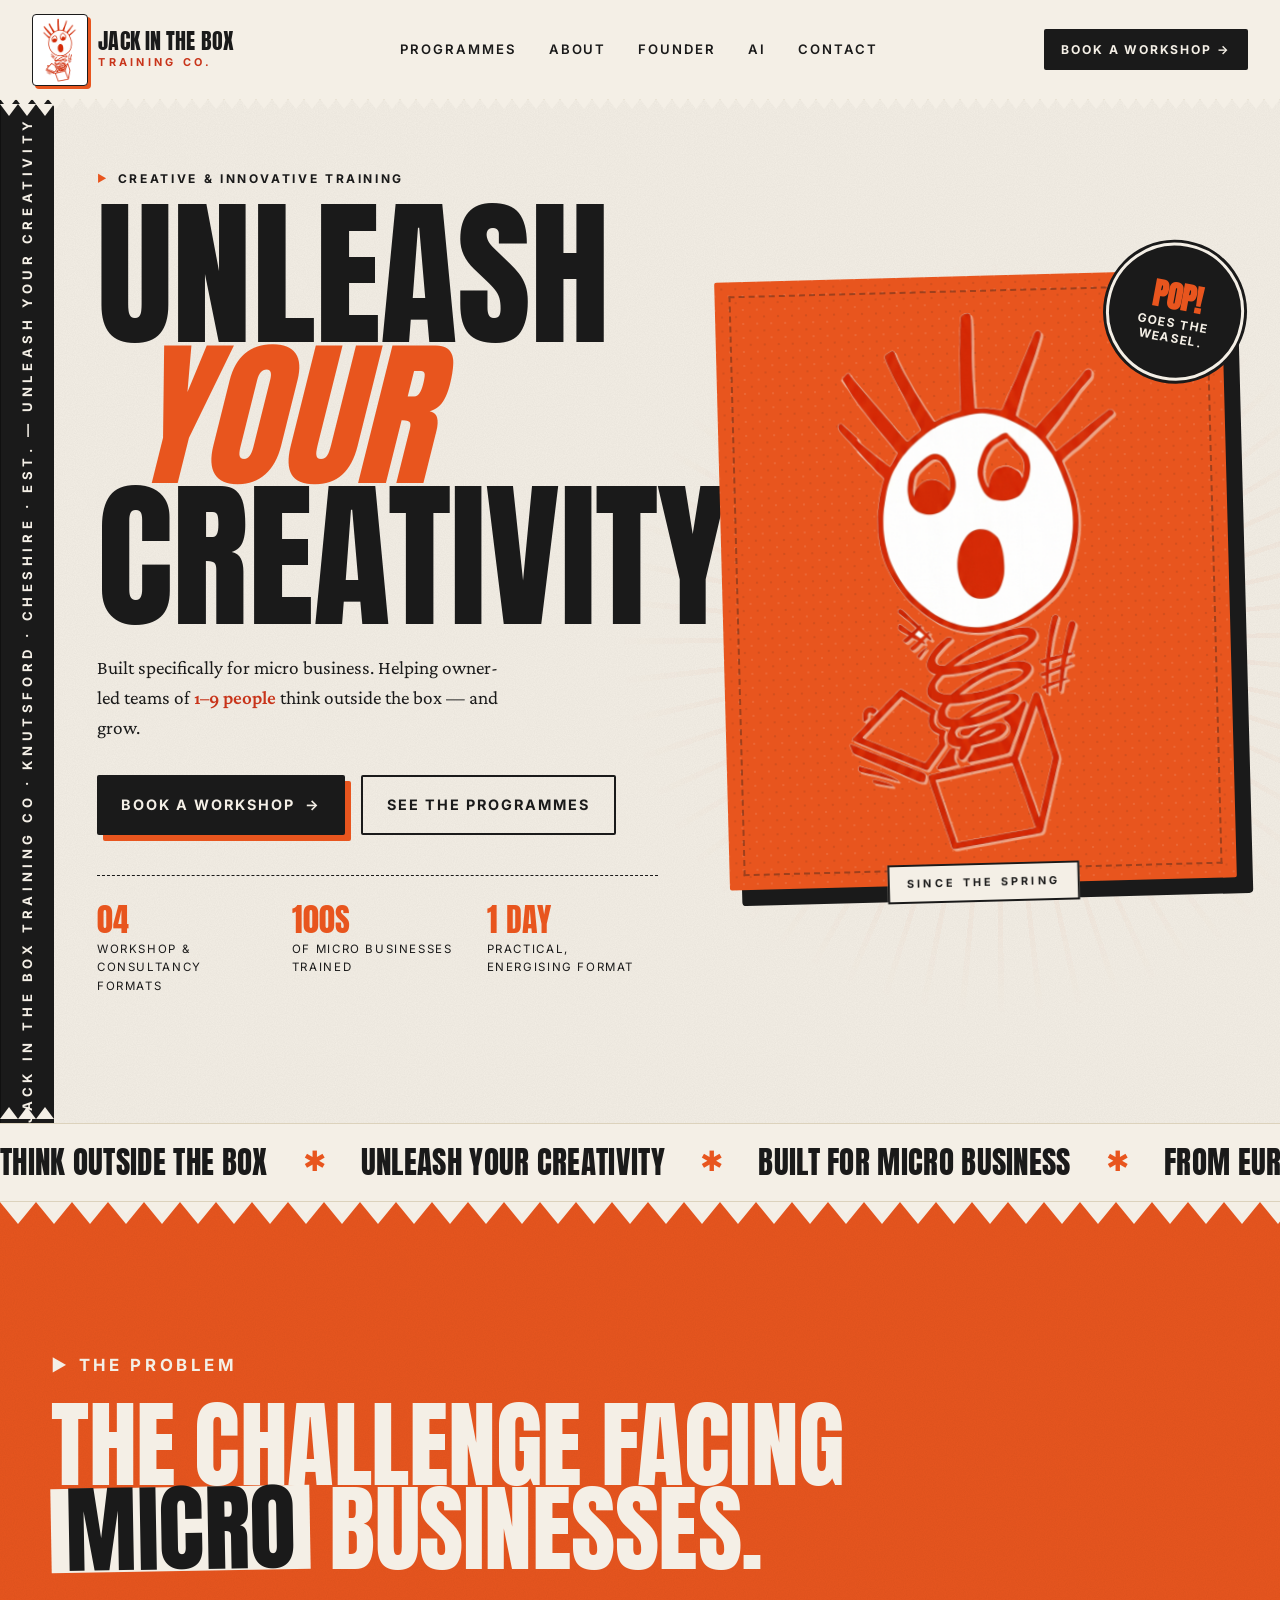
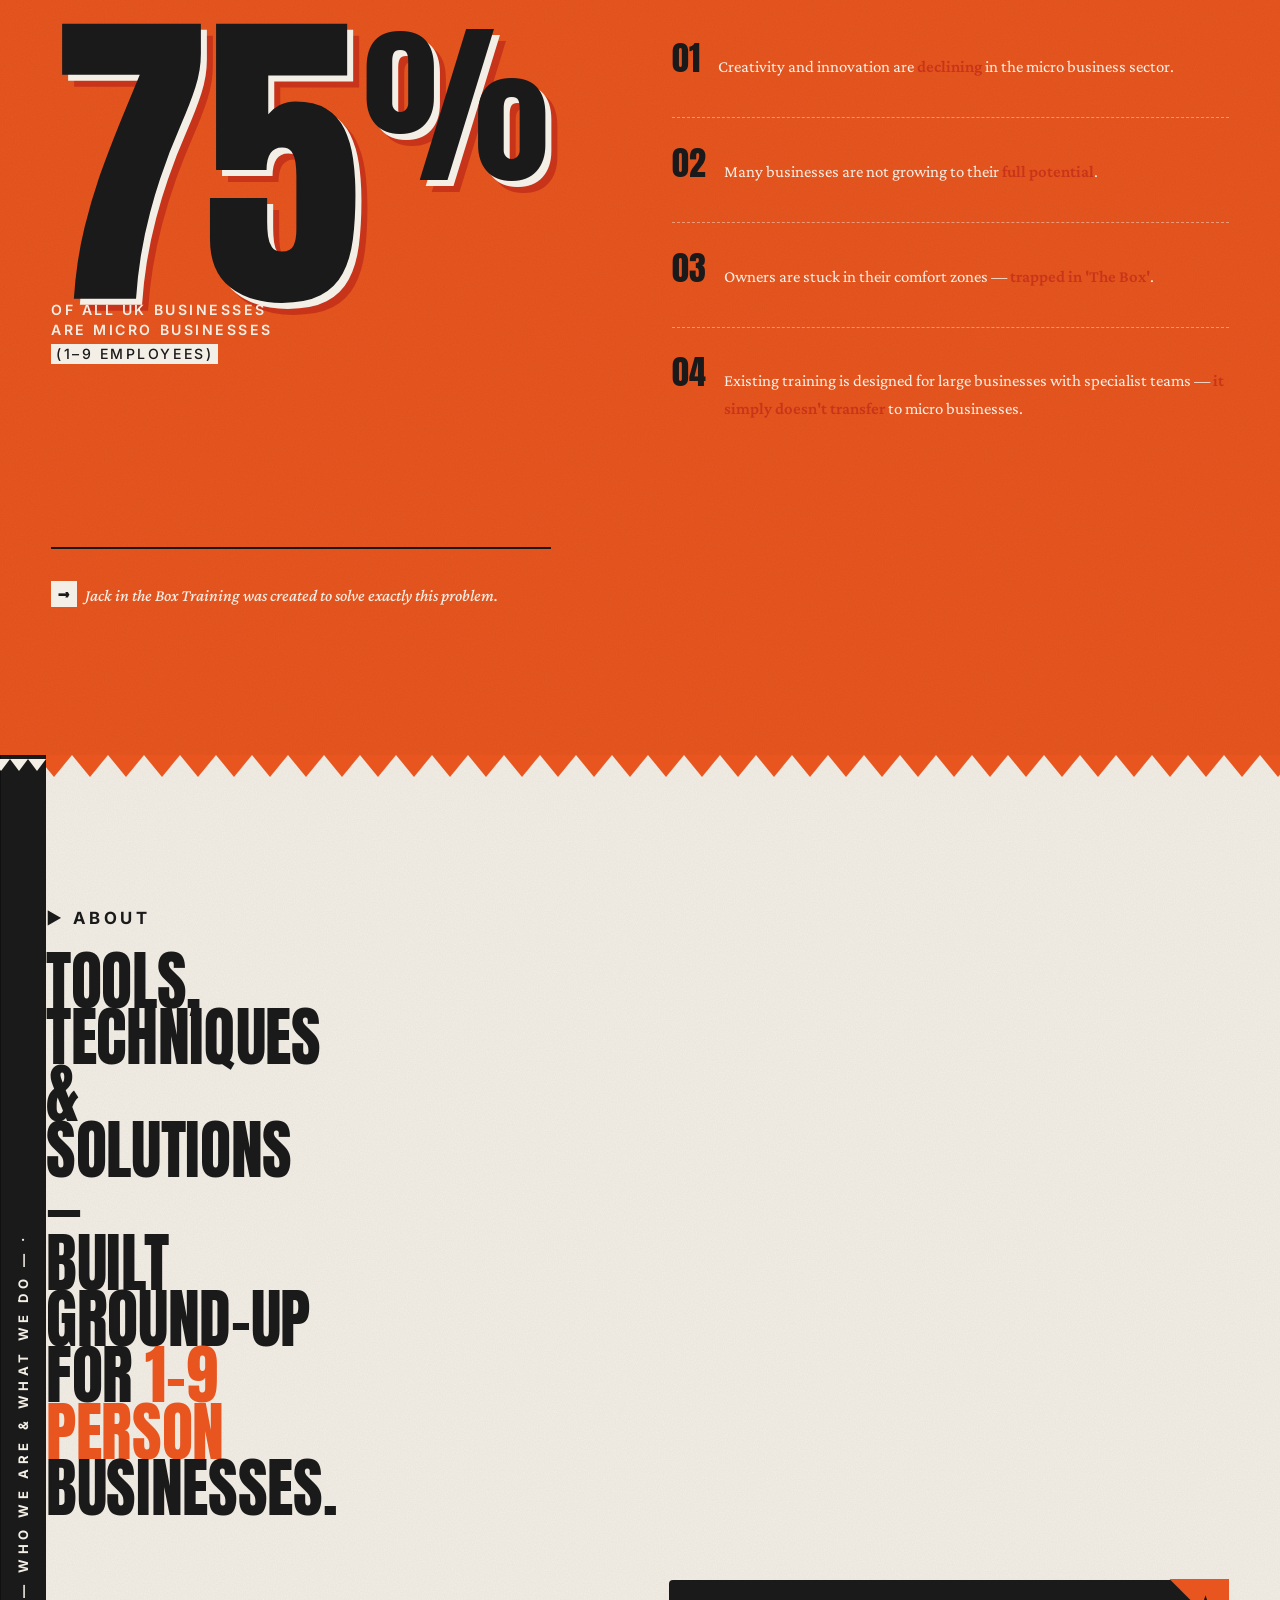
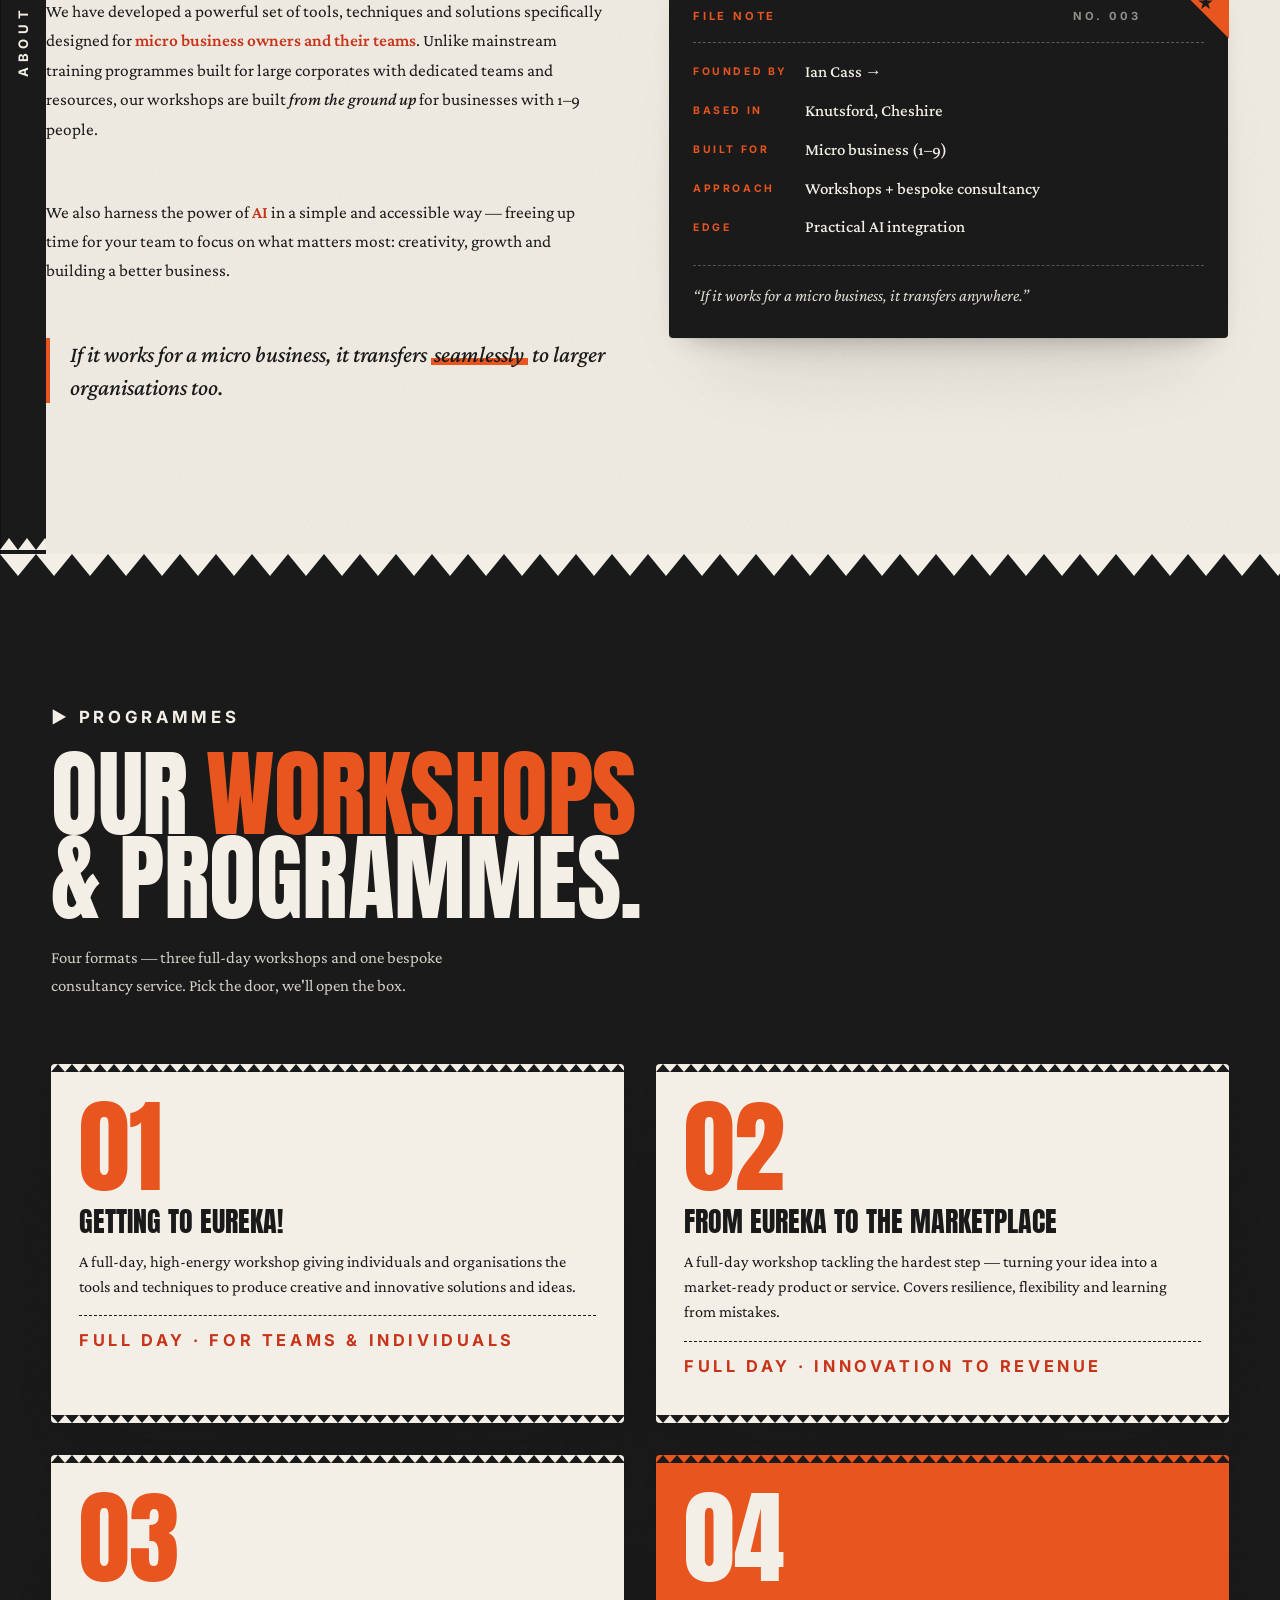
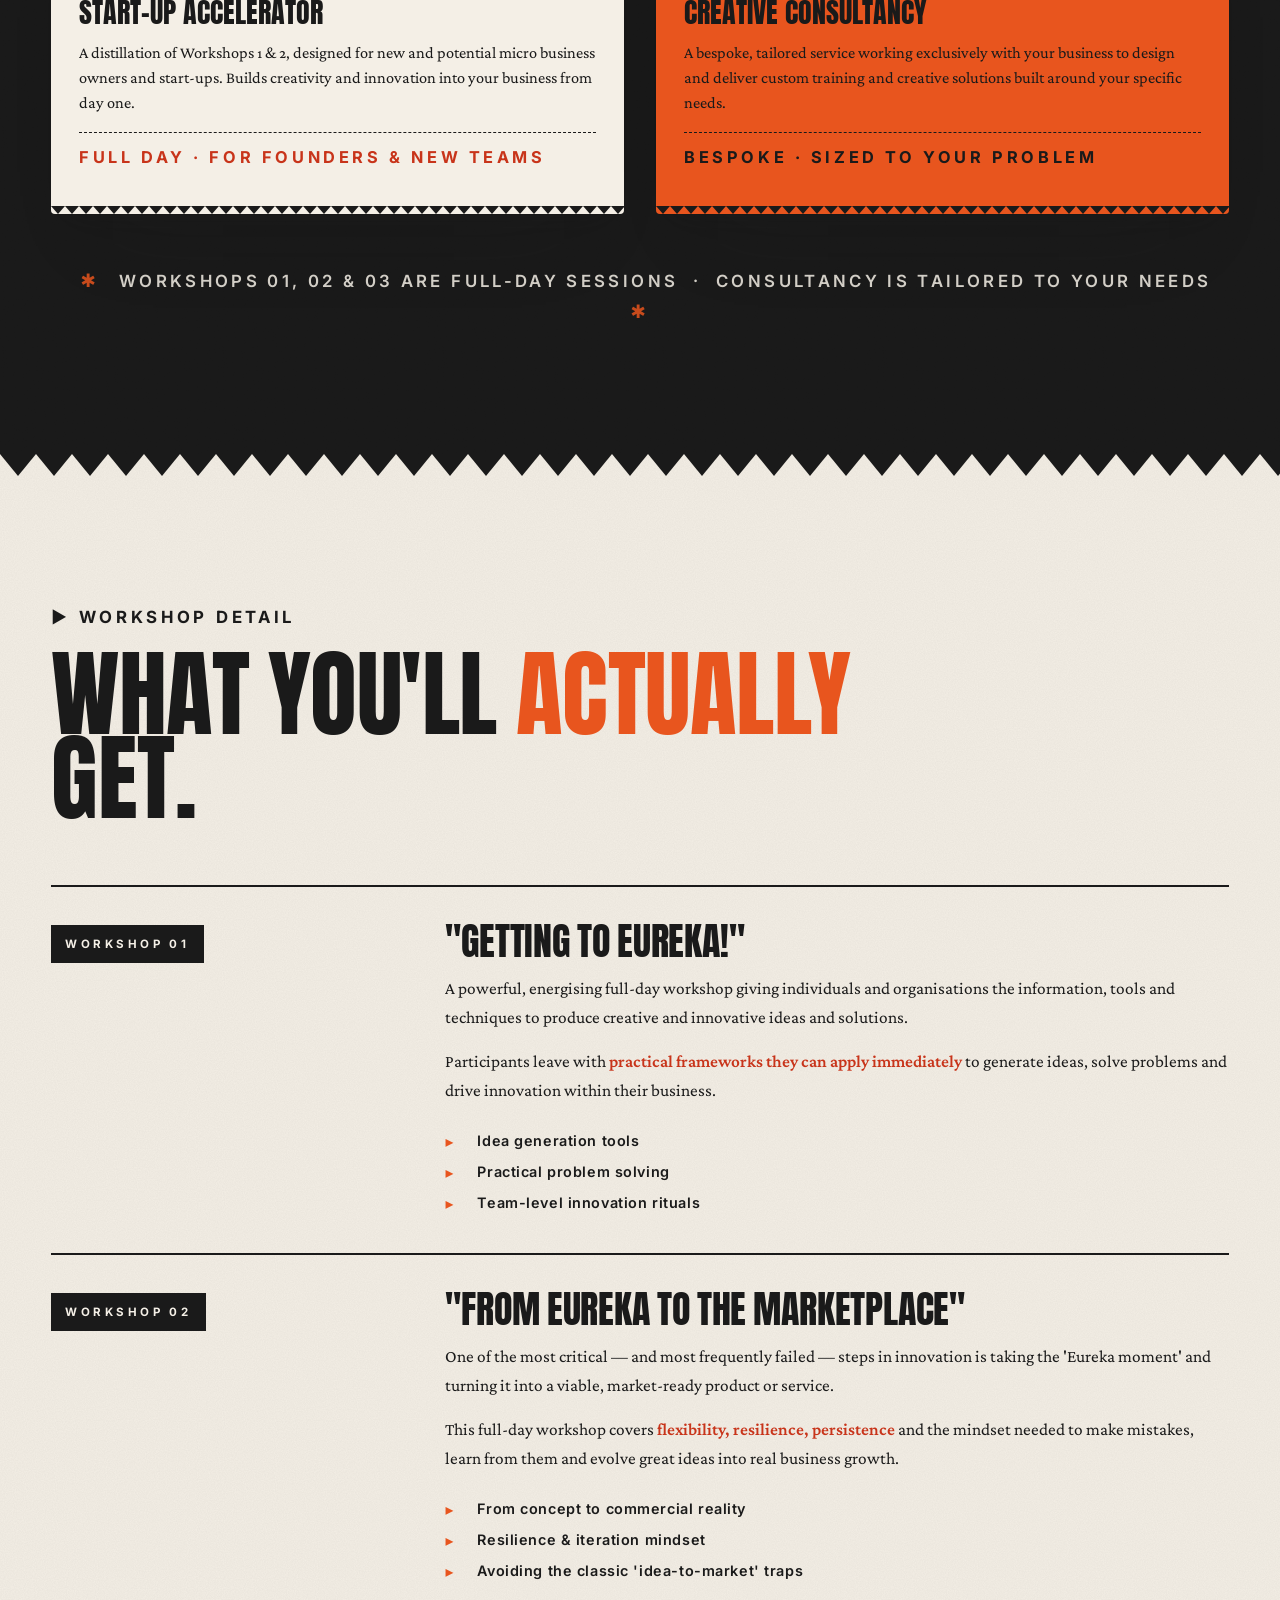
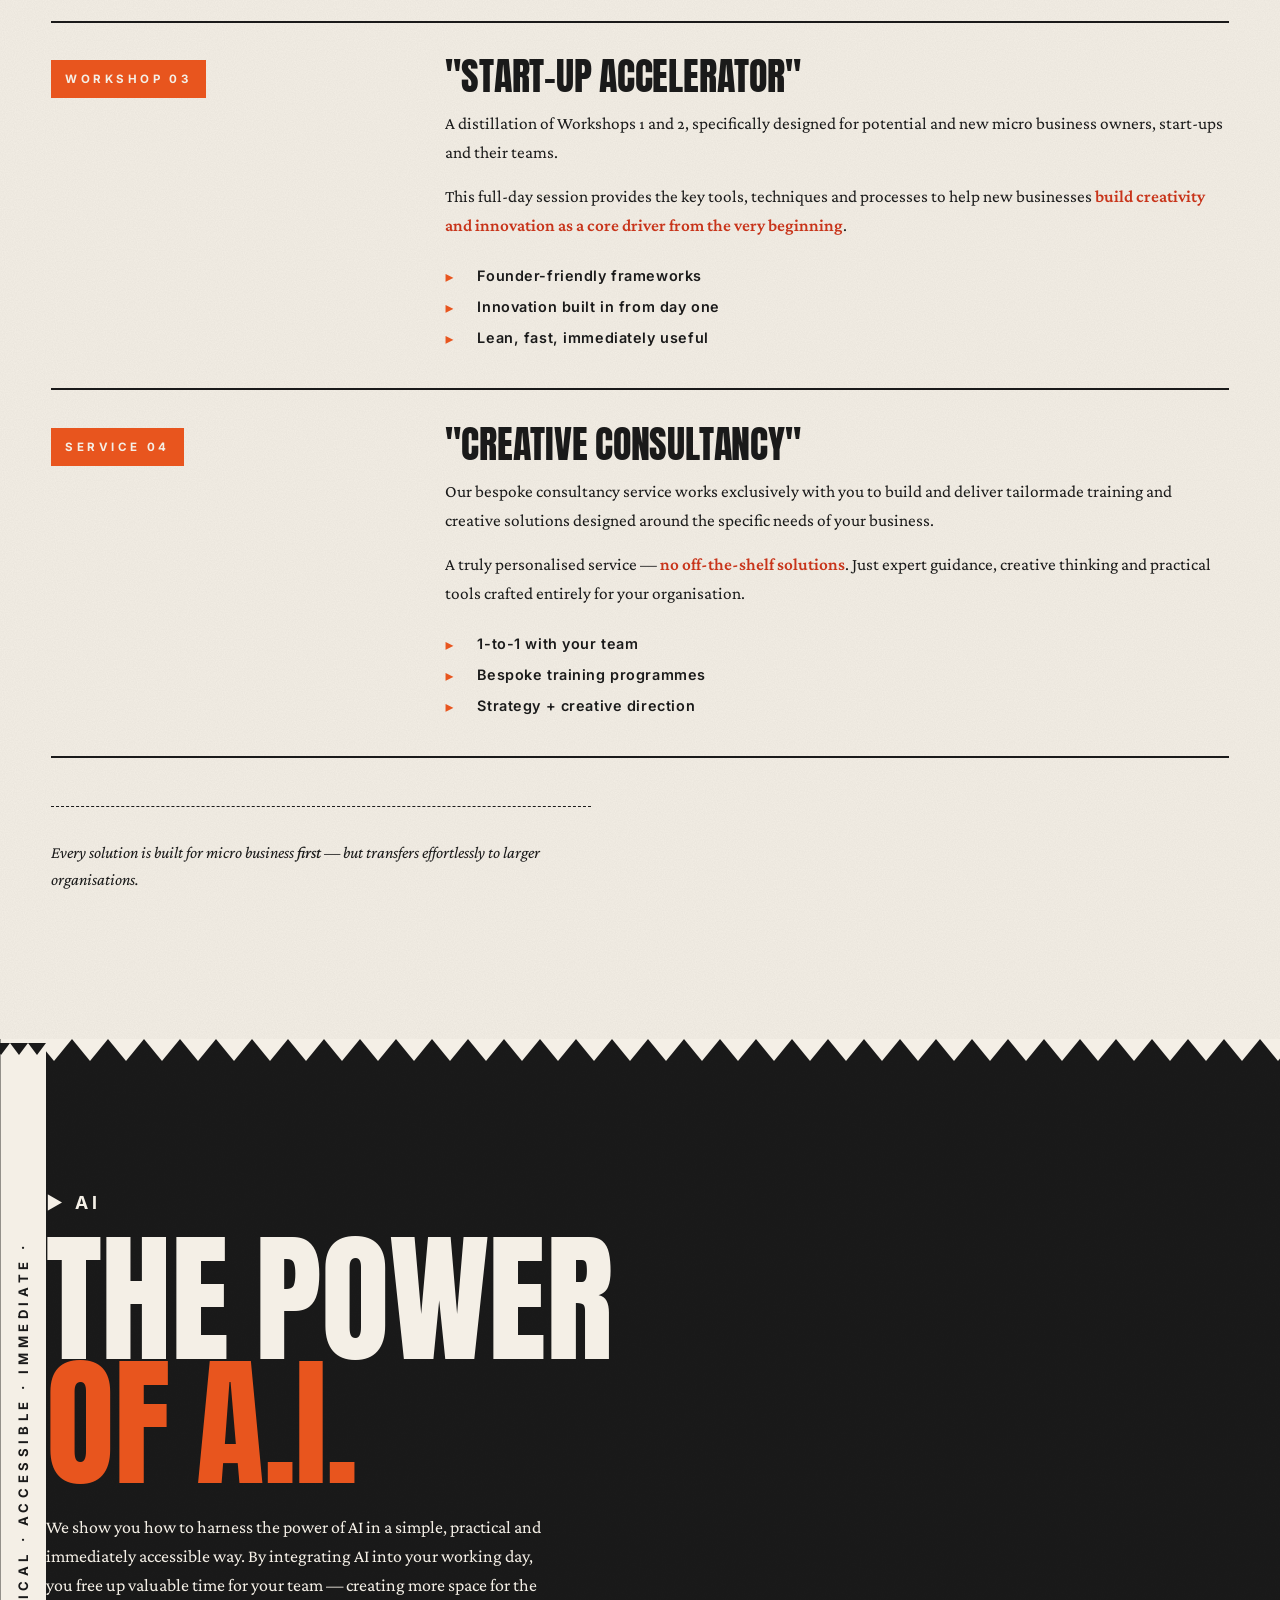
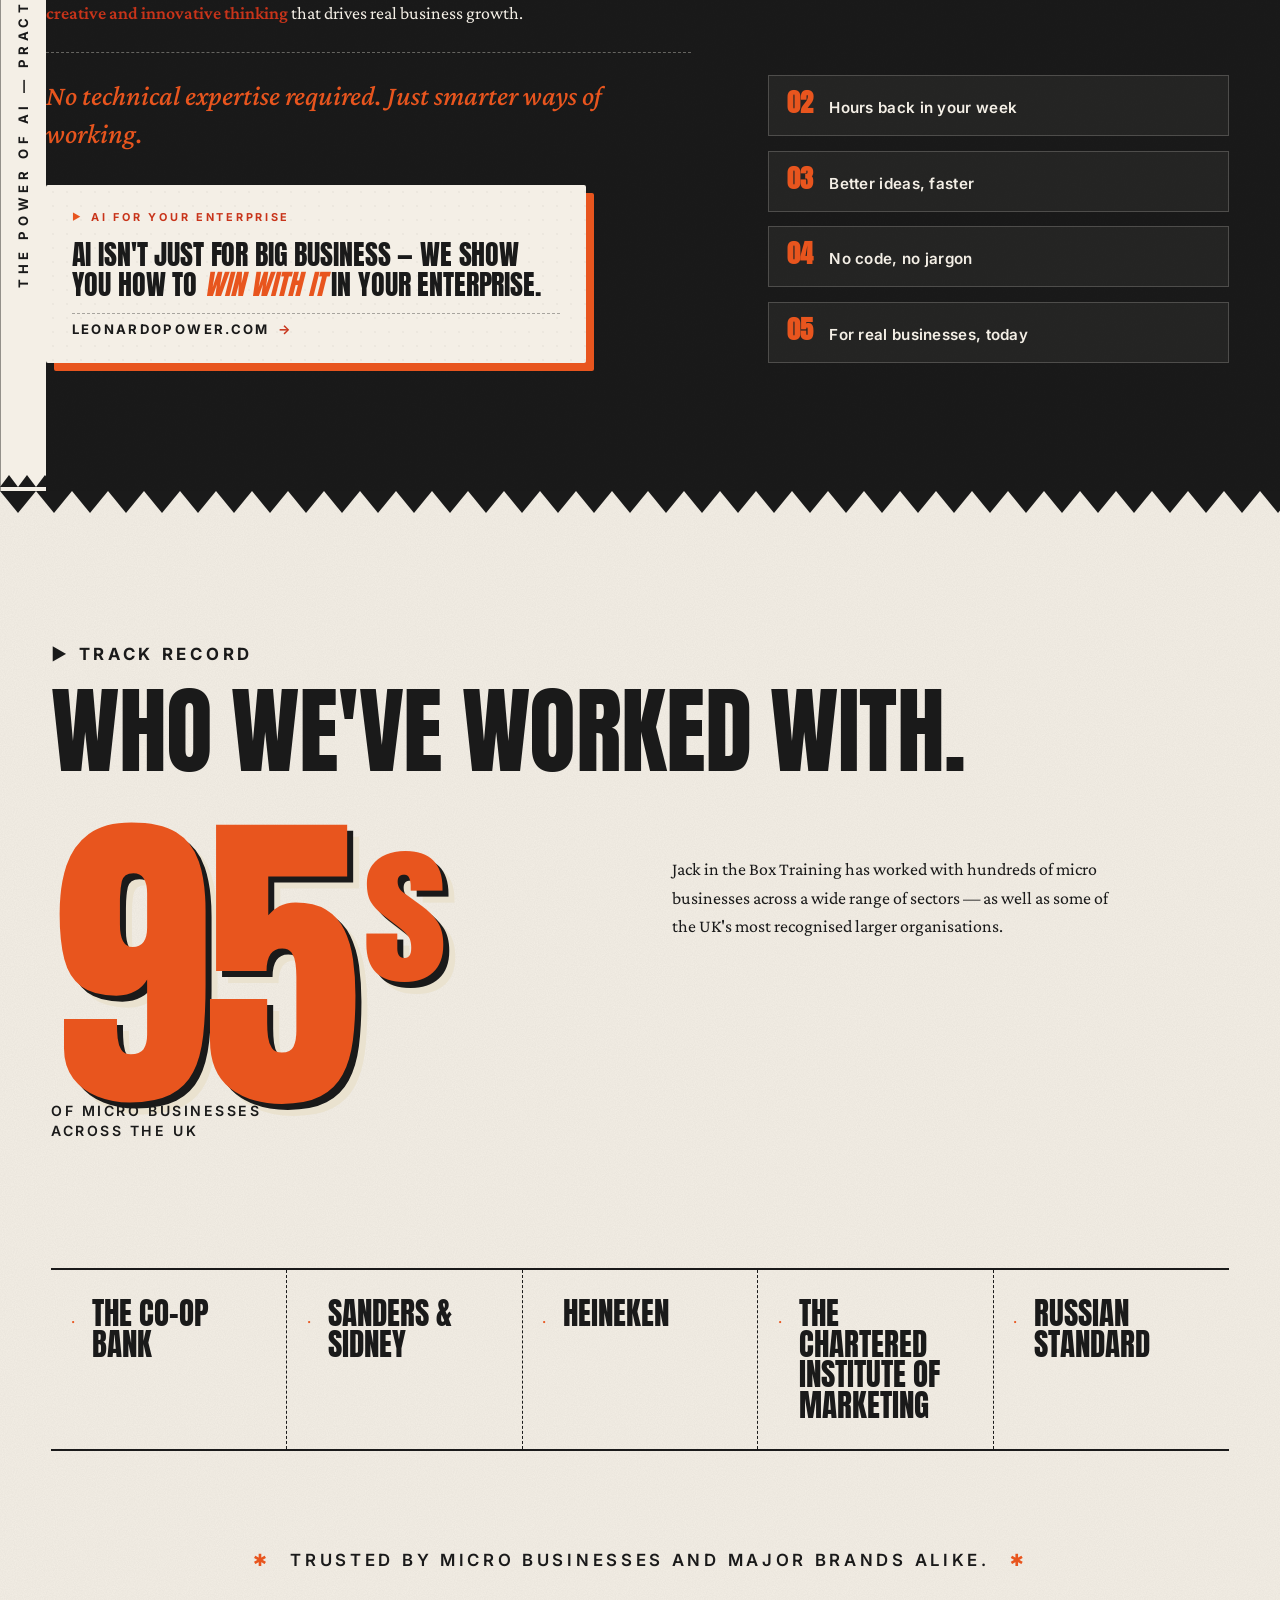
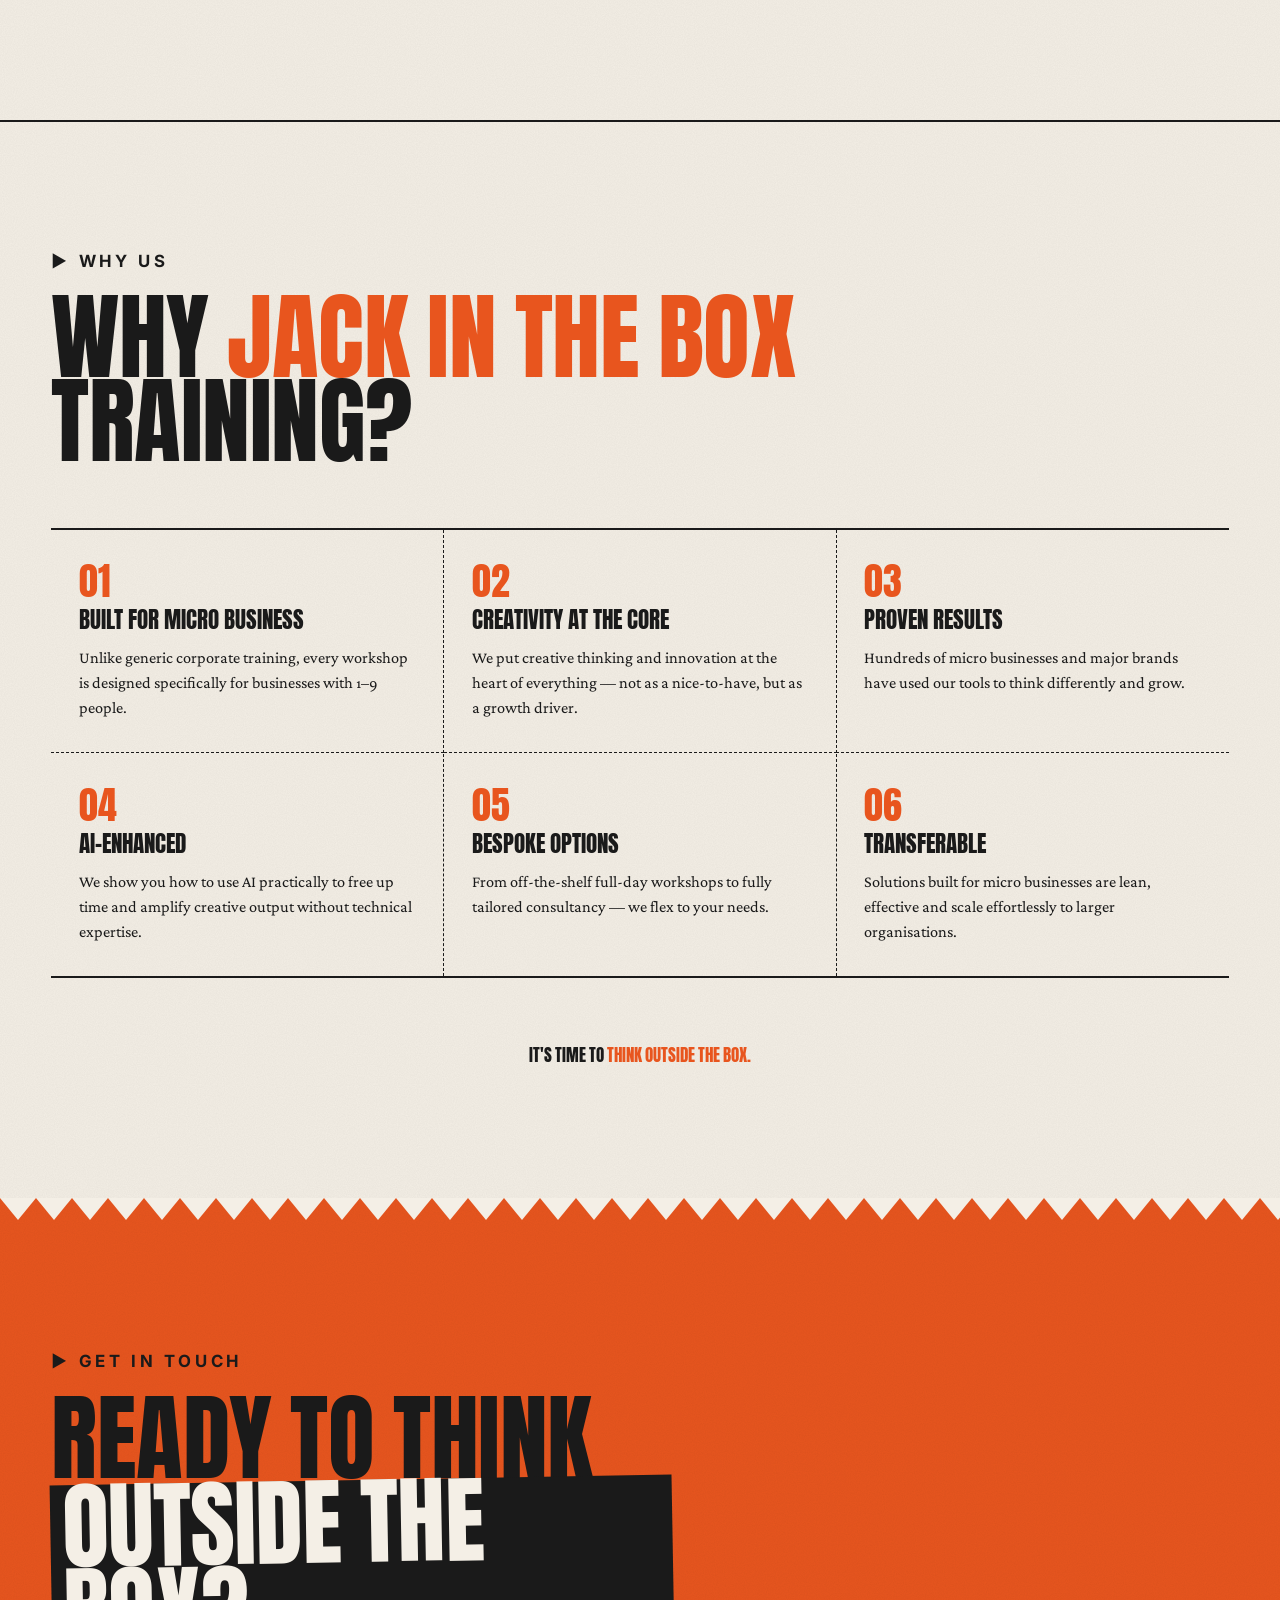
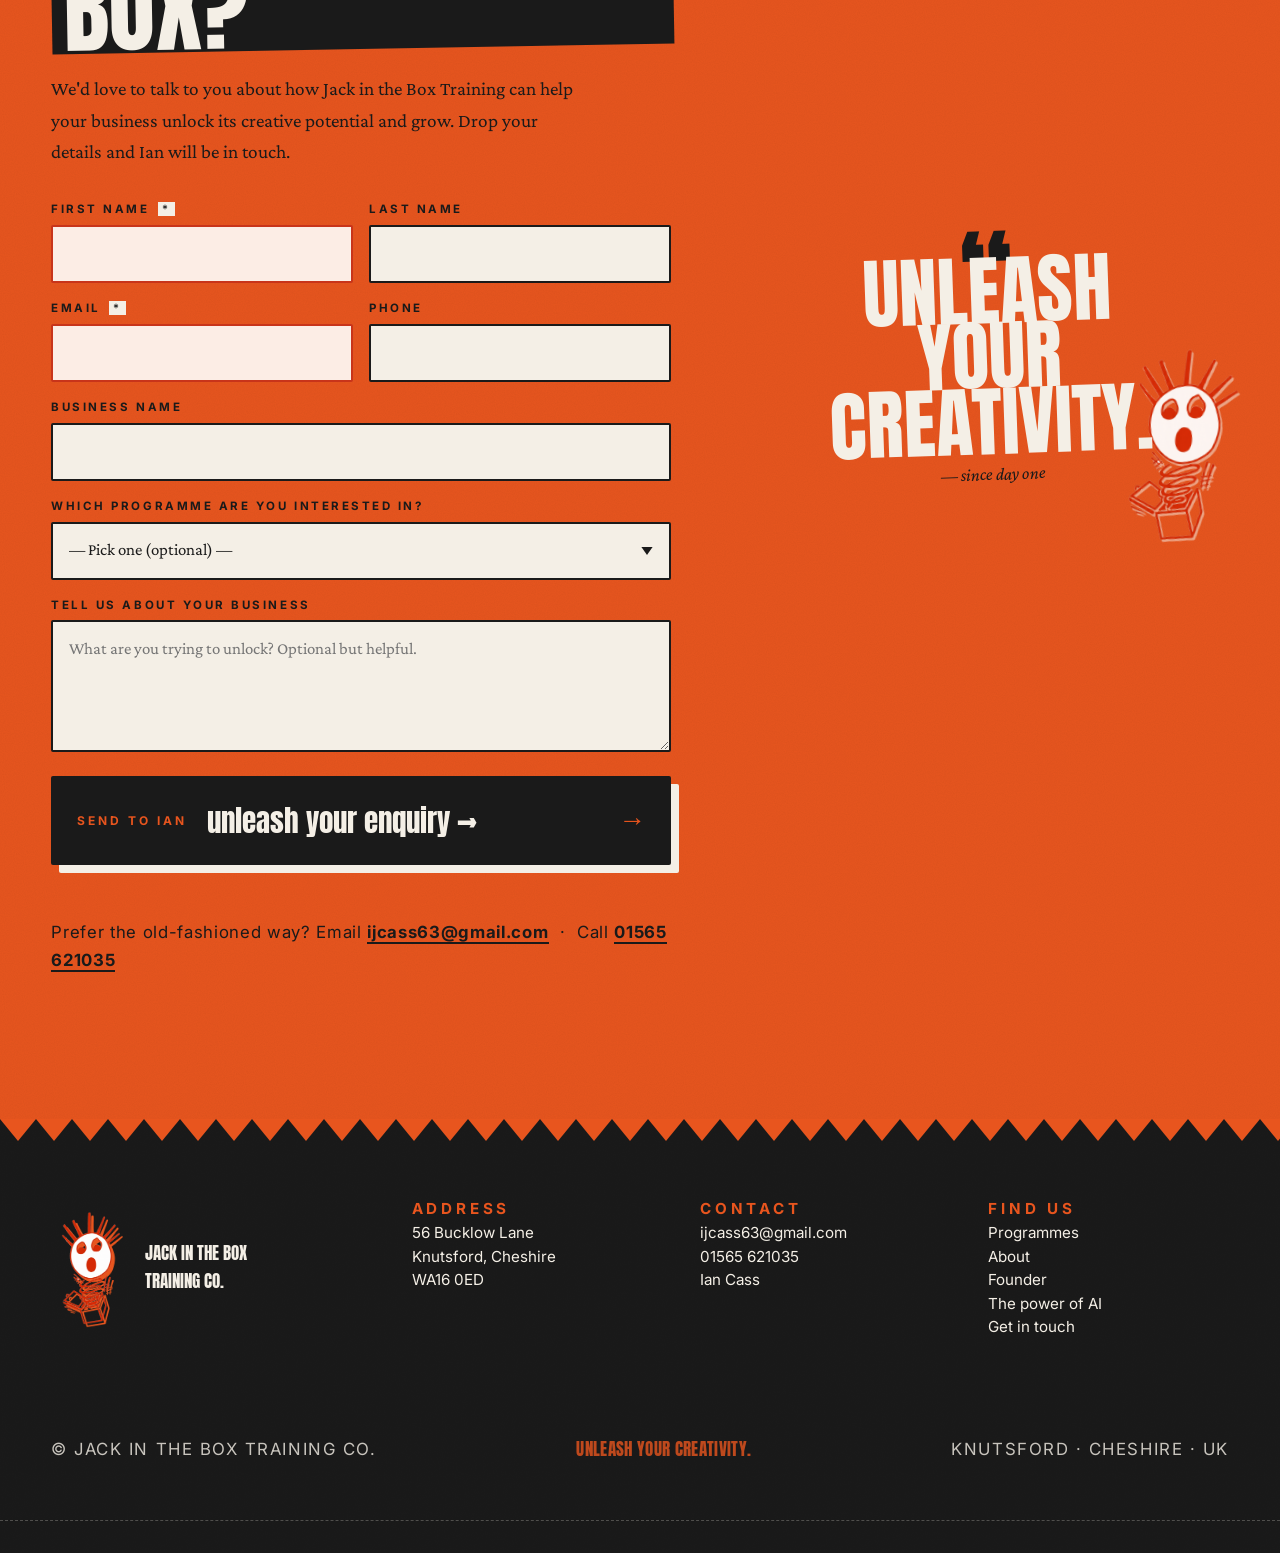
==== commit 30f013cd: "Second push Bill's changes" ====
--- a/index.html
+++ b/index.html
@@ -33,6 +33,7 @@
     <nav class="nav__links" aria-label="Primary">
       <a href="#programmes">Programmes</a>
       <a href="#about">About</a>
+      <a href="founder.html">Founder</a>
       <a href="#ai">AI</a>
       <a href="#contact">Contact</a>
     </nav>
@@ -121,7 +122,7 @@
            bites cream teeth down into the orange. -->
       <div class="container challenge__grid">
         <div class="challenge__head">
-          <p class="eyebrow eyebrow--light">► Section 01 — The problem</p>
+          <p class="eyebrow eyebrow--light">► The problem</p>
           <h2 id="challenge-title" class="display display--xl challenge__title">
             The challenge facing<br/>
             <span class="challenge__title-mark">micro</span> businesses.
@@ -171,7 +172,7 @@
 
       <div class="container who__grid">
         <div class="who__head">
-          <p class="eyebrow eyebrow--dark">► Section 02 — About</p>
+          <p class="eyebrow eyebrow--dark">► About</p>
           <h2 id="who-title" class="display display--lg">
             Tools, techniques &amp; solutions —<br/>
             built ground-up for <span class="ink-orange">1–9 person</span> businesses.
@@ -201,7 +202,7 @@
             <span class="who__card-no">No. 003</span>
           </header>
           <dl>
-            <div><dt>Founded by</dt><dd>Ian Cass</dd></div>
+            <div><dt>Founded by</dt><dd><a href="founder.html">Ian Cass →</a></dd></div>
             <div><dt>Based in</dt><dd>Knutsford, Cheshire</dd></div>
             <div><dt>Built for</dt><dd>Micro business (1–9)</dd></div>
             <div><dt>Approach</dt><dd>Workshops + bespoke consultancy</dd></div>
@@ -219,7 +220,7 @@
     <section class="prog zig-cream-down" id="programmes" aria-labelledby="prog-title">
       <div class="container">
         <header class="prog__head">
-          <p class="eyebrow eyebrow--light">► Section 03 — Programmes</p>
+          <p class="eyebrow eyebrow--light">► Programmes</p>
           <h2 id="prog-title" class="display display--xl">
             Our <span class="ink-orange">workshops</span><br/>
             &amp; programmes.
@@ -284,7 +285,7 @@
     <section class="detail zig-charcoal-down" aria-labelledby="detail-title">
       <div class="container">
         <header class="detail__head">
-          <p class="eyebrow eyebrow--dark">► Section 04 — Workshop detail</p>
+          <p class="eyebrow eyebrow--dark">► Workshop detail</p>
           <h2 id="detail-title" class="display display--xl">
             What you'll <span class="ink-orange">actually</span> get.
           </h2>
@@ -358,12 +359,12 @@
     <!-- ============================================================ -->
     <section class="ai zig-cream-down" id="ai" aria-labelledby="ai-title">
       <div class="ribbon ribbon--left ribbon--light" aria-hidden="true">
-        <span>Section 05 — The Power of AI — Practical · Accessible · Immediate ·</span>
+        <span>The Power of AI — Practical · Accessible · Immediate ·</span>
       </div>
 
       <div class="container ai__grid">
         <div class="ai__copy">
-          <p class="eyebrow eyebrow--light">► Section 05 — AI</p>
+          <p class="eyebrow eyebrow--light">► AI</p>
           <h2 id="ai-title" class="display display--mega ai__title">
             The Power<br/>
             <span class="ink-orange">of A.I.</span>
@@ -377,6 +378,17 @@
           <p class="ai__pull">
             No technical expertise required. Just smarter ways of working.
           </p>
+
+          <a class="ai__cta" href="https://leonardopower.com" target="_blank" rel="noopener">
+            <span class="ai__cta-tag">AI for your enterprise</span>
+            <span class="ai__cta-line">
+              AI isn't just for big business — we show you how to <em>win with it</em> in your enterprise.
+            </span>
+            <span class="ai__cta-link">
+              <span>leonardopower.com</span>
+              <span class="ai__cta-arrow" aria-hidden="true">→</span>
+            </span>
+          </a>
         </div>
 
         <ul class="ai__chips" aria-label="What AI unlocks">
@@ -396,7 +408,7 @@
     <section class="clients zig-charcoal-down" aria-labelledby="clients-title">
       <div class="container clients__grid">
         <div class="clients__head">
-          <p class="eyebrow eyebrow--dark">► Section 06 — Track record</p>
+          <p class="eyebrow eyebrow--dark">► Track record</p>
           <h2 id="clients-title" class="display display--xl">
             Who we've worked with.
           </h2>
@@ -437,7 +449,7 @@
     <section class="why" aria-labelledby="why-title">
       <div class="container">
         <header class="why__head">
-          <p class="eyebrow eyebrow--dark">► Section 07 — Why us</p>
+          <p class="eyebrow eyebrow--dark">► Why us</p>
           <h2 id="why-title" class="display display--xl">
             Why <span class="ink-orange">Jack in the Box</span> Training?
           </h2>
@@ -489,7 +501,7 @@
     <section class="contact zig-cream-down" id="contact" aria-labelledby="contact-title">
       <div class="container contact__grid">
         <div class="contact__copy">
-          <p class="eyebrow eyebrow--dark">► Section 08 — Get in touch</p>
+          <p class="eyebrow eyebrow--dark">► Get in touch</p>
           <h2 id="contact-title" class="display display--xl">
             Ready to think<br/>
             <span class="contact__title-mark">outside the box?</span>
@@ -603,6 +615,7 @@
           <p>
             <a href="#programmes">Programmes</a><br/>
             <a href="#about">About</a><br/>
+            <a href="founder.html">Founder</a><br/>
             <a href="#ai">The power of AI</a><br/>
             <a href="#contact">Get in touch</a>
           </p>
--- a/styles.css
+++ b/styles.css
@@ -290,9 +290,9 @@
   box-shadow: 3px 3px 0 0 var(--orange);
 }
 .nav__mark img {
-  width: auto;
-  height: 94%;
-  max-width: 94%;
+  width: 90%;
+  height: 90%;
+  max-width: none;
   object-fit: contain;
   transform: rotate(-3deg);
 }
@@ -556,9 +556,9 @@
 .hero__jack {
   position: relative;
   z-index: 2;
-  width: auto;
+  width: 82%;
   height: 90%;
-  max-width: 82%;
+  object-fit: contain;
   filter: drop-shadow(2px 2px 0 rgba(244,239,230,.5));
   animation: jackBob 5.5s ease-in-out infinite;
   transform-origin: 50% 80%;
@@ -1185,6 +1185,82 @@
   line-height: 1.35 !important;
 }
 
+.ai__cta {
+  display: grid;
+  gap: .85rem;
+  margin-top: 2rem;
+  padding: 1.5rem 1.6rem 1.4rem;
+  background: var(--cream);
+  color: var(--charcoal);
+  border-radius: 2px;
+  box-shadow: 8px 8px 0 0 var(--orange);
+  transition: transform .25s, box-shadow .25s;
+  position: relative;
+  overflow: hidden;
+  max-width: 540px;
+}
+.ai__cta::before {
+  content: "";
+  position: absolute;
+  inset: 0;
+  background:
+    radial-gradient(rgba(26,26,26,.06) 1px, transparent 1.4px) 0 0/14px 14px;
+  pointer-events: none;
+  opacity: .6;
+}
+.ai__cta > * { position: relative; }
+.ai__cta:hover {
+  transform: translate(-3px, -3px);
+  box-shadow: 12px 12px 0 0 var(--orange);
+}
+.ai__cta:hover .ai__cta-arrow { transform: translateX(6px); }
+.ai__cta-tag {
+  font-family: var(--font-ui);
+  font-weight: 700;
+  font-size: .68rem;
+  letter-spacing: .25em;
+  text-transform: uppercase;
+  color: var(--orange-deep);
+  display: inline-flex;
+  align-items: center;
+  gap: .5rem;
+}
+.ai__cta-tag::before {
+  content: "►";
+  color: var(--orange);
+  font-size: .85em;
+}
+.ai__cta-line {
+  font-family: var(--font-display);
+  font-size: clamp(1.3rem, 2.2vw, 1.85rem);
+  line-height: 1.05;
+  text-transform: uppercase;
+  letter-spacing: -.005em;
+  color: var(--charcoal);
+}
+.ai__cta-line em {
+  color: var(--orange);
+  font-style: italic;
+}
+.ai__cta-link {
+  font-family: var(--font-ui);
+  font-weight: 700;
+  font-size: .82rem;
+  letter-spacing: .18em;
+  text-transform: uppercase;
+  color: var(--charcoal);
+  display: inline-flex;
+  align-items: center;
+  gap: .5rem;
+  padding-top: .35rem;
+  border-top: 1px dashed rgba(26,26,26,.35);
+}
+.ai__cta-arrow {
+  display: inline-block;
+  transition: transform .25s cubic-bezier(.6,.05,.2,1);
+  color: var(--orange-deep);
+}
+
 .ai__chips {
   display: grid;
   gap: .9rem;
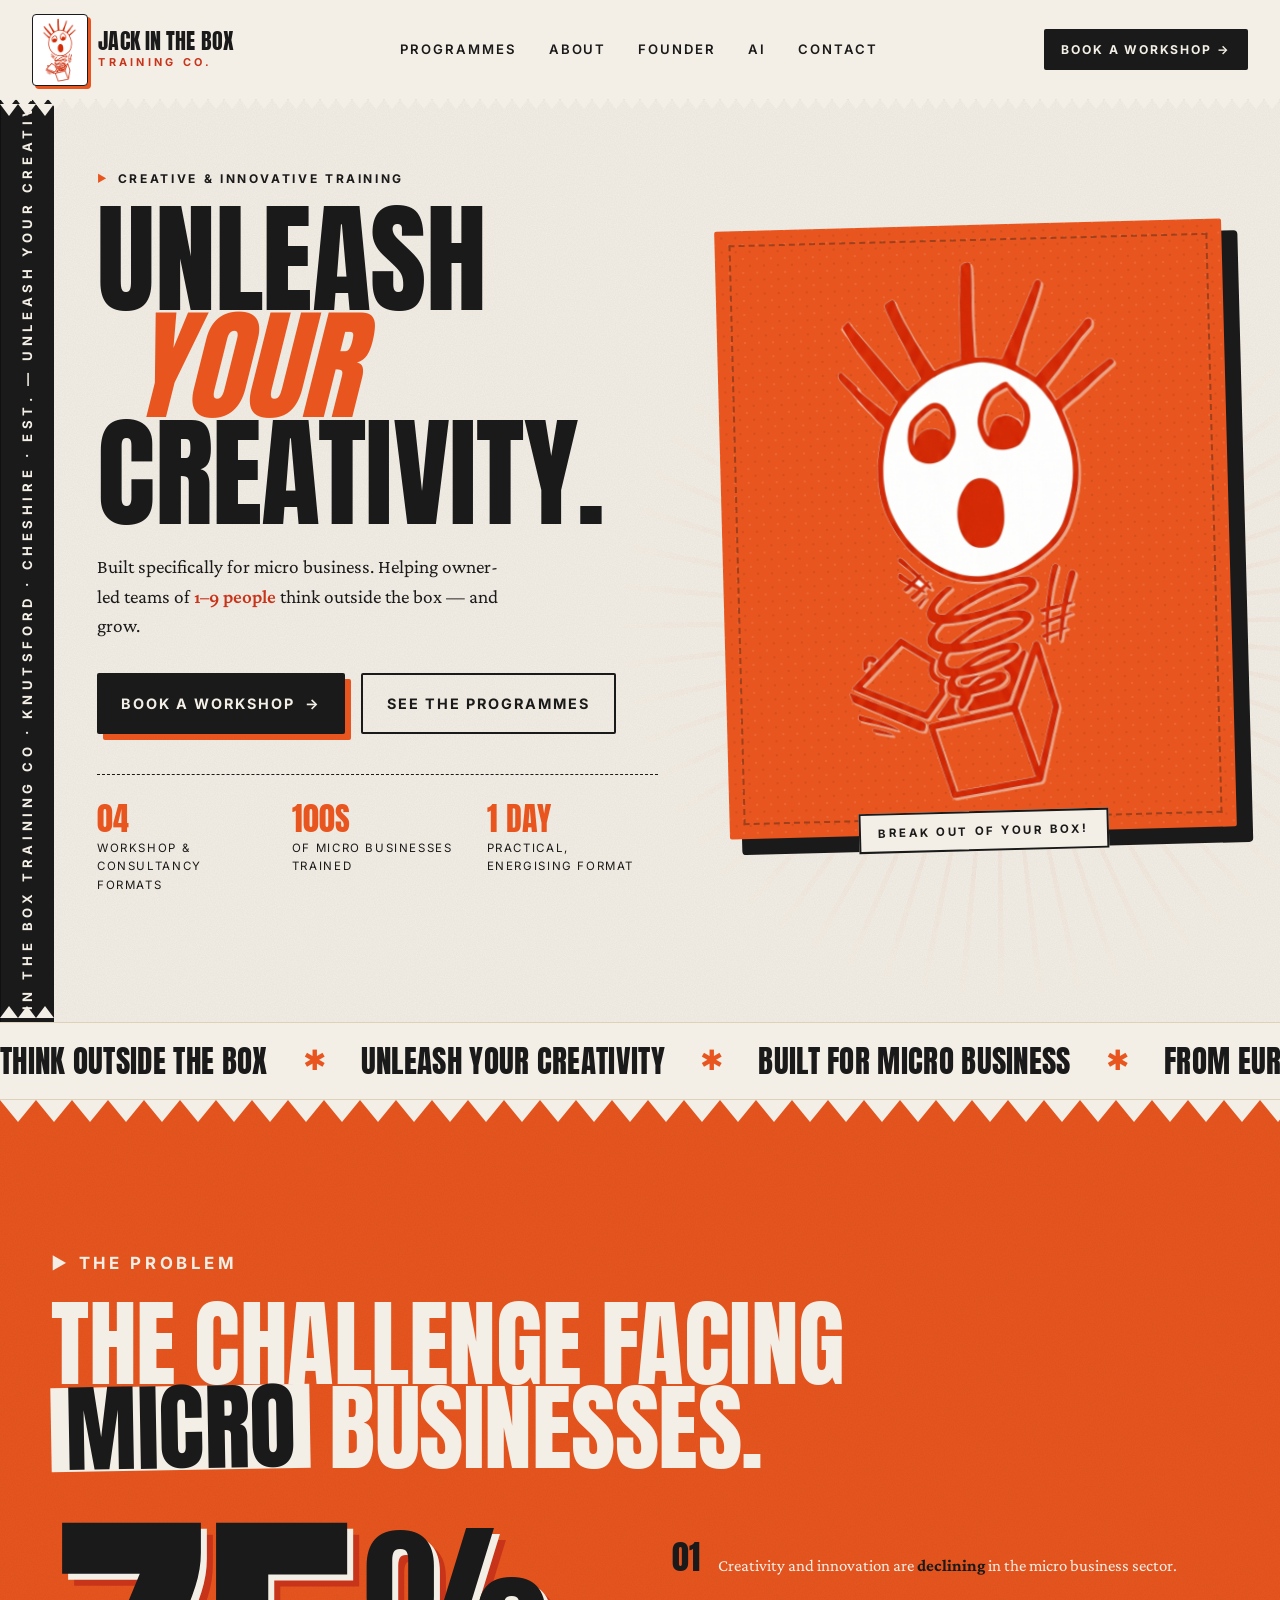
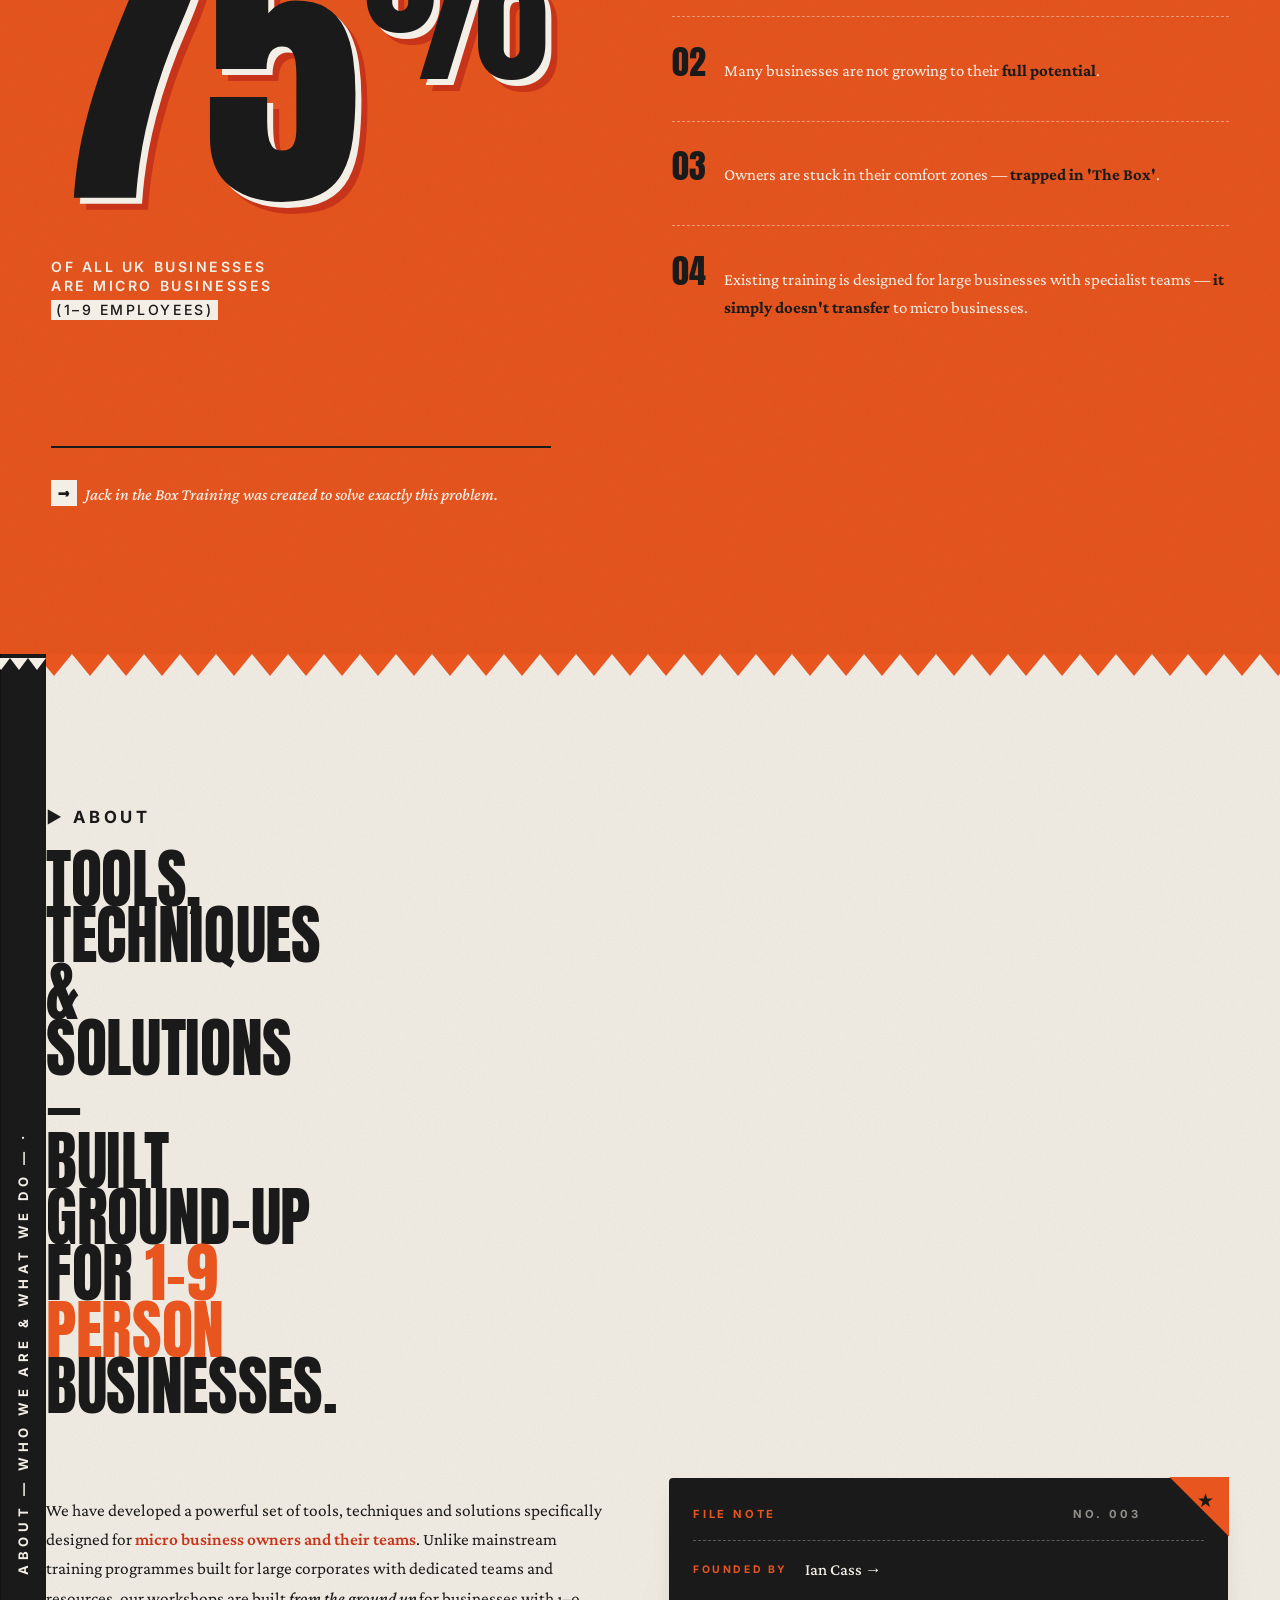
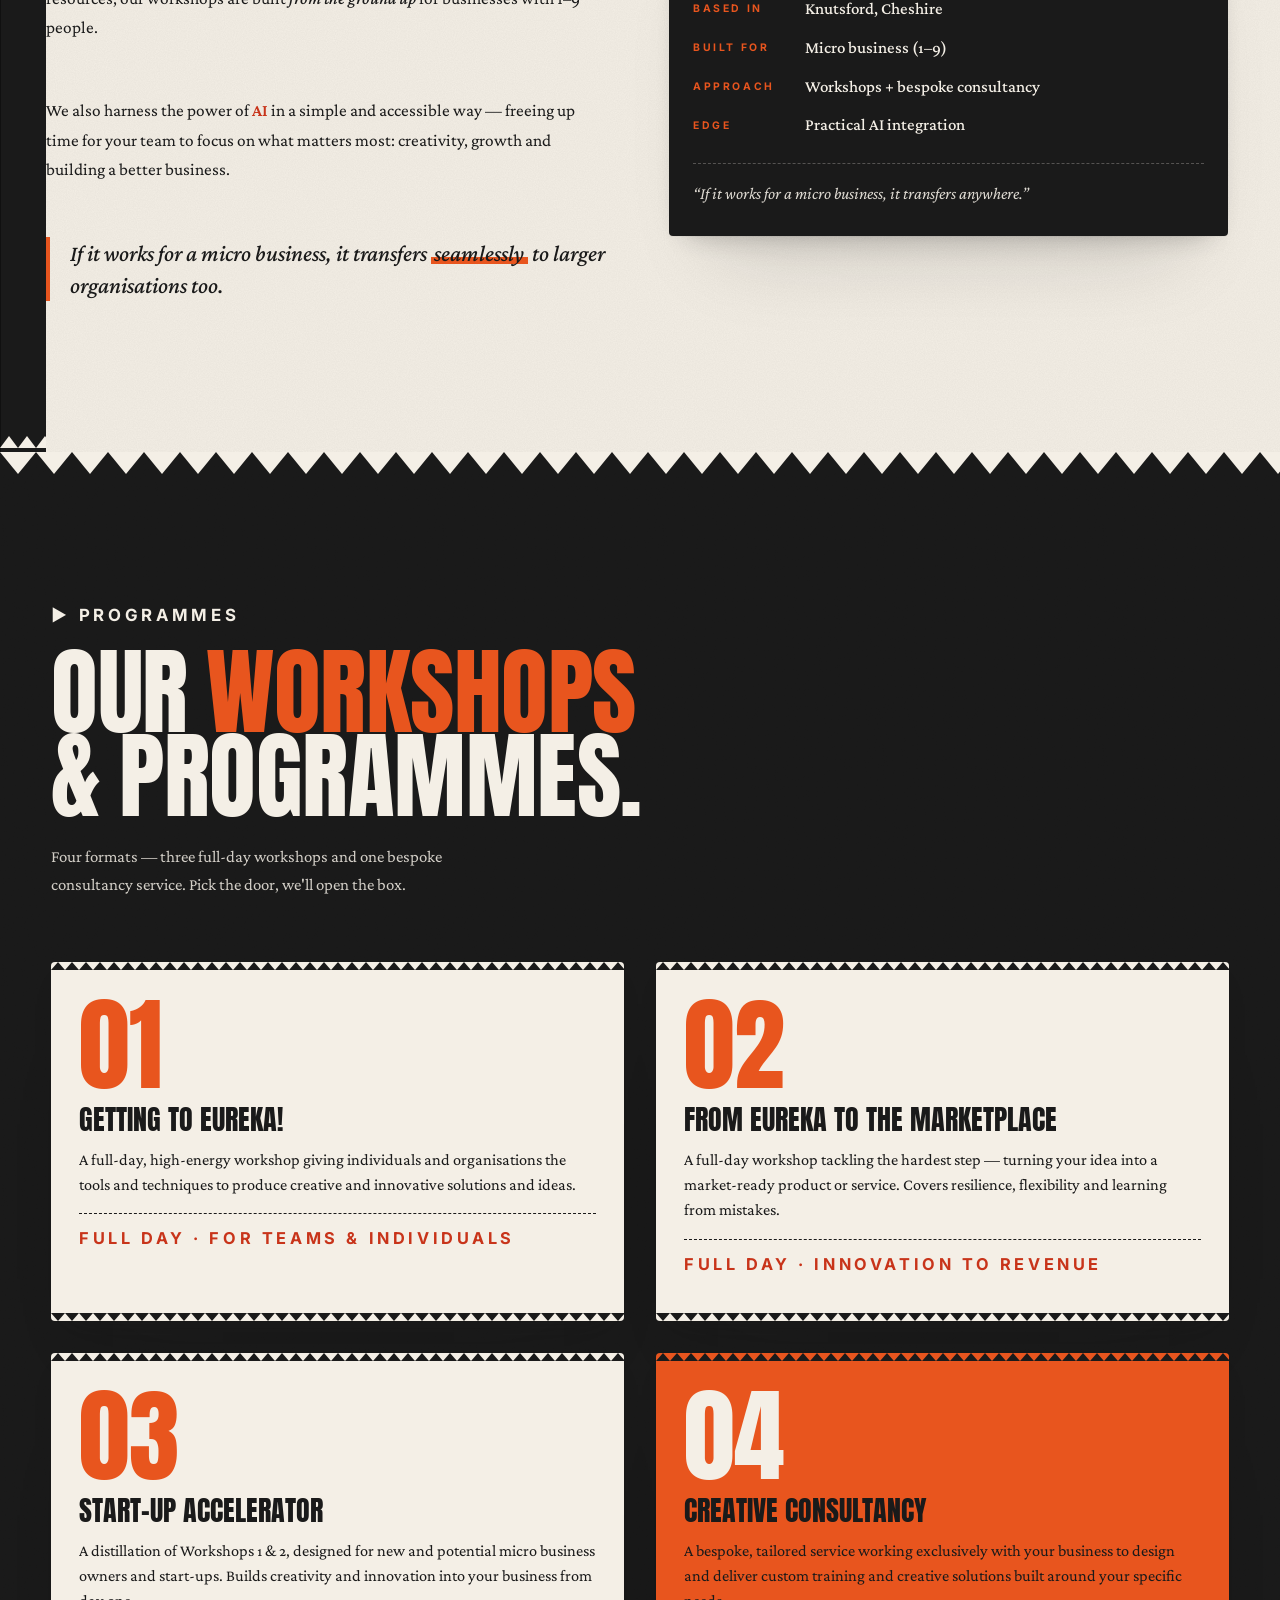
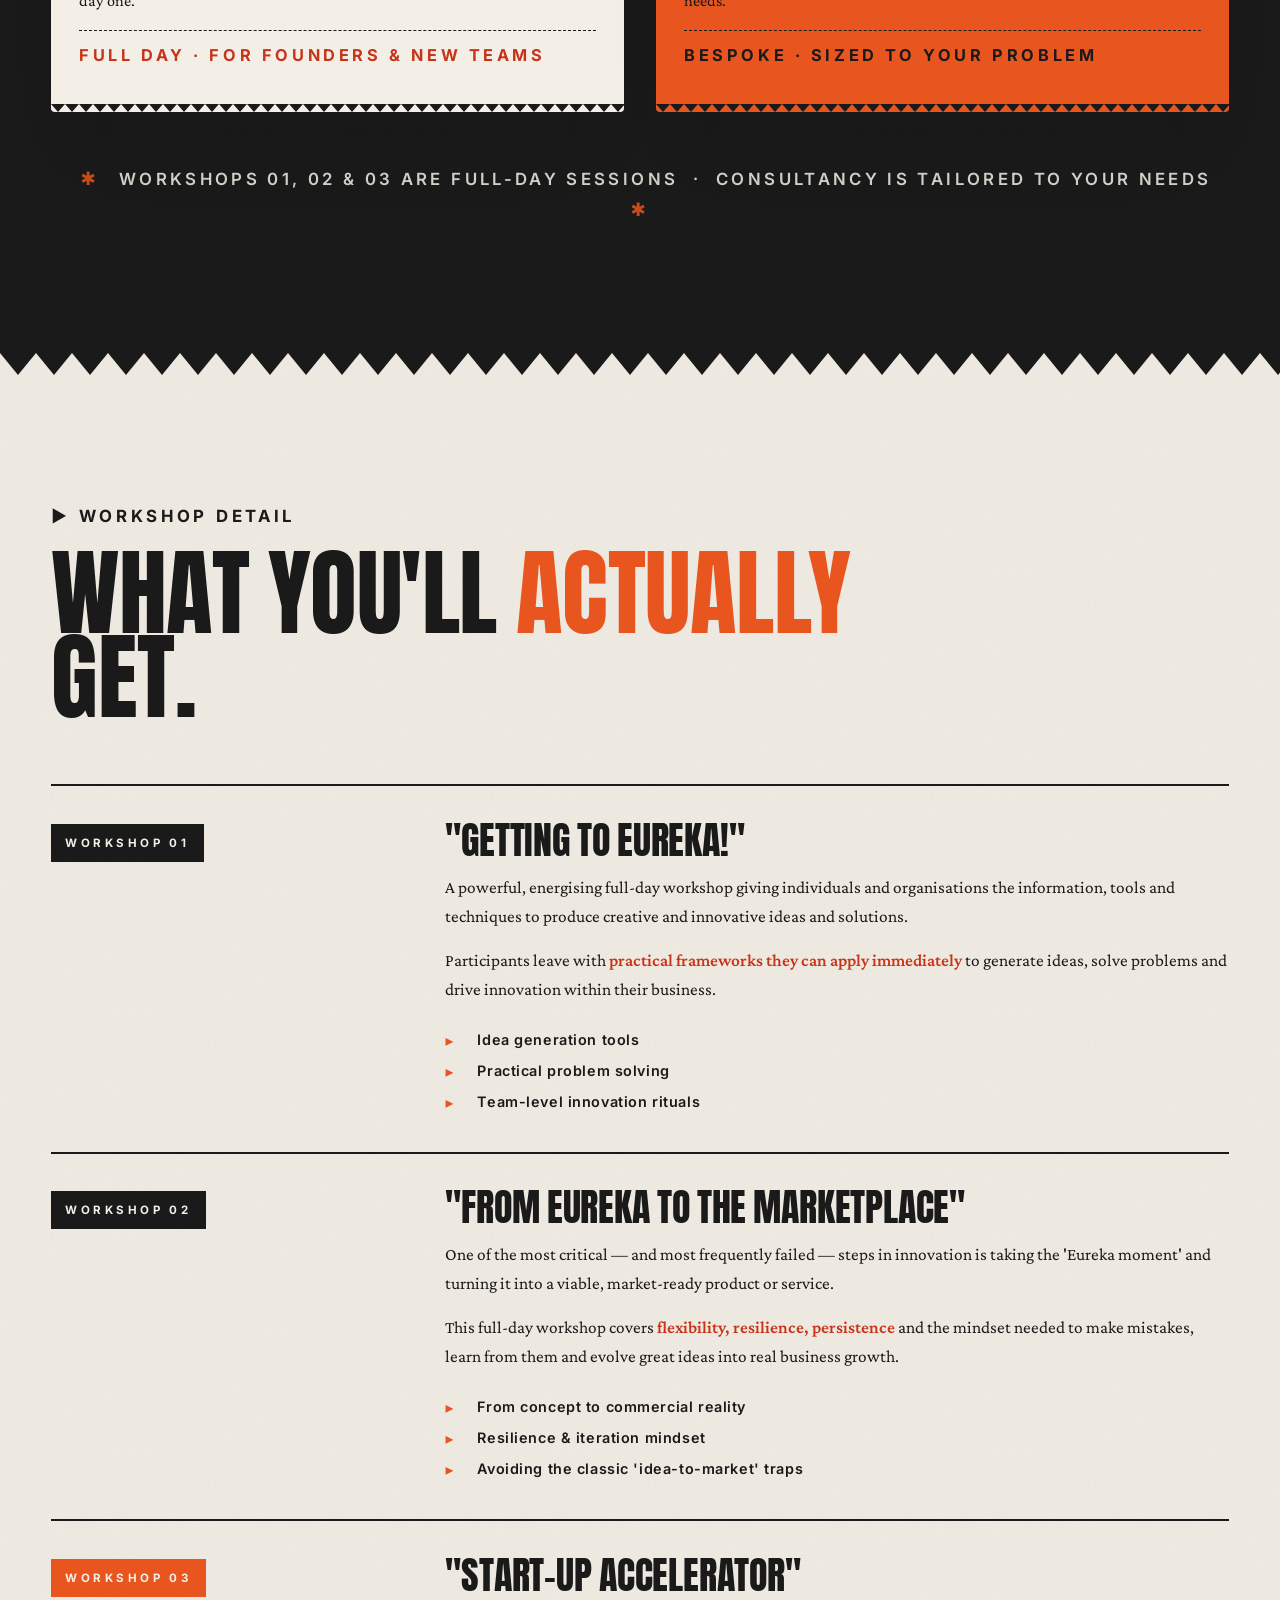
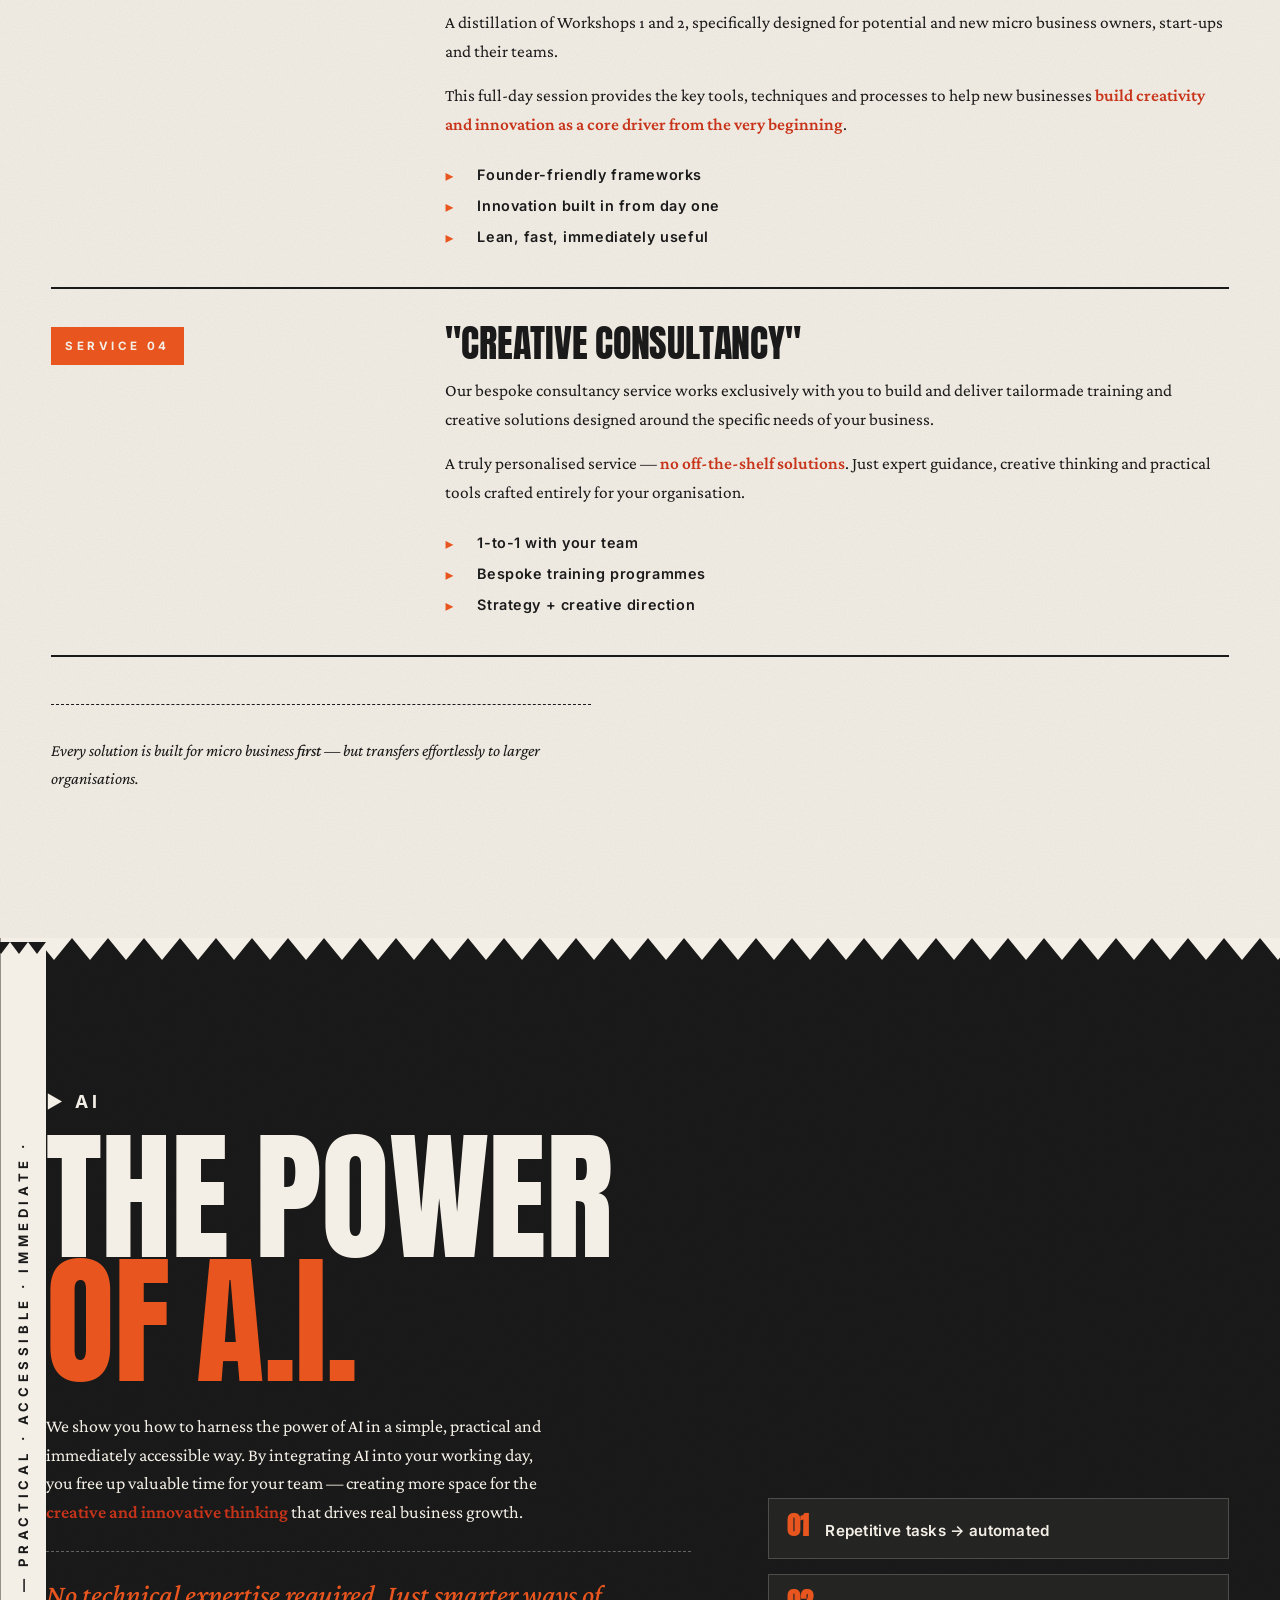
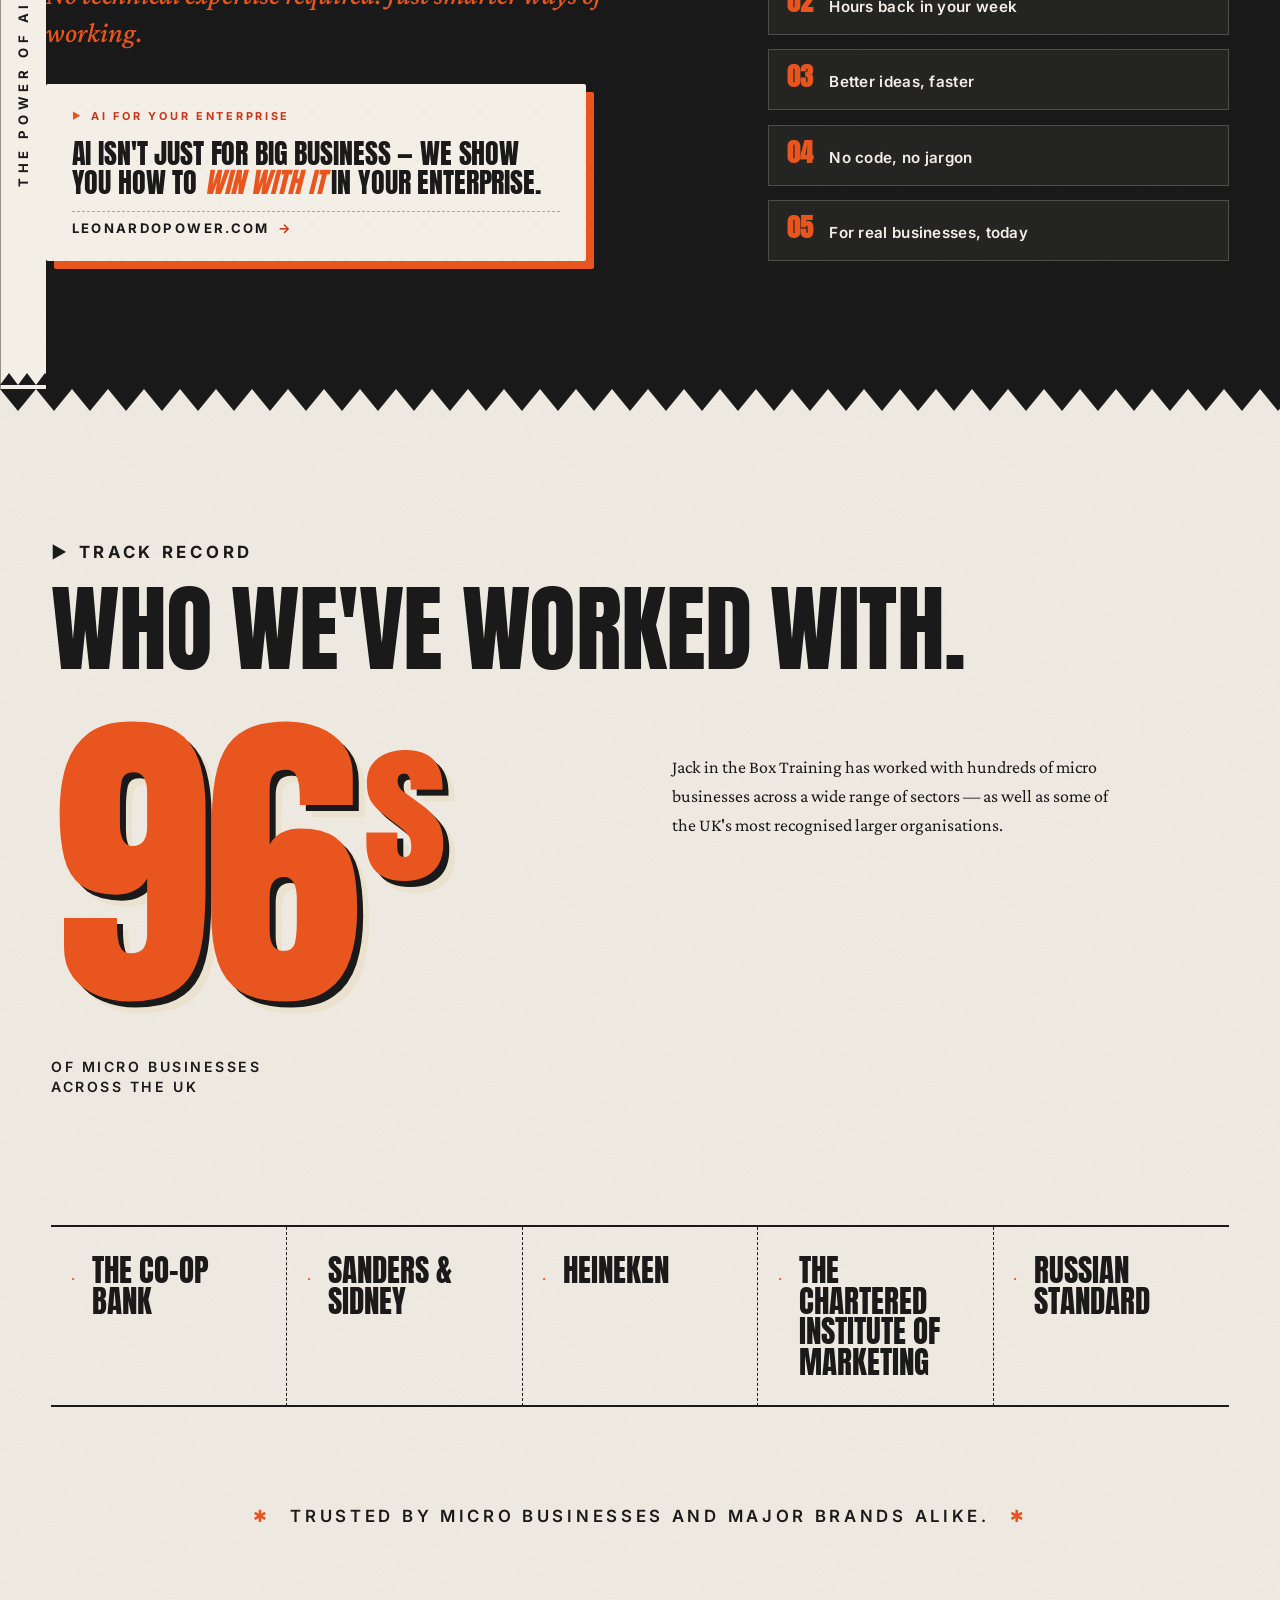
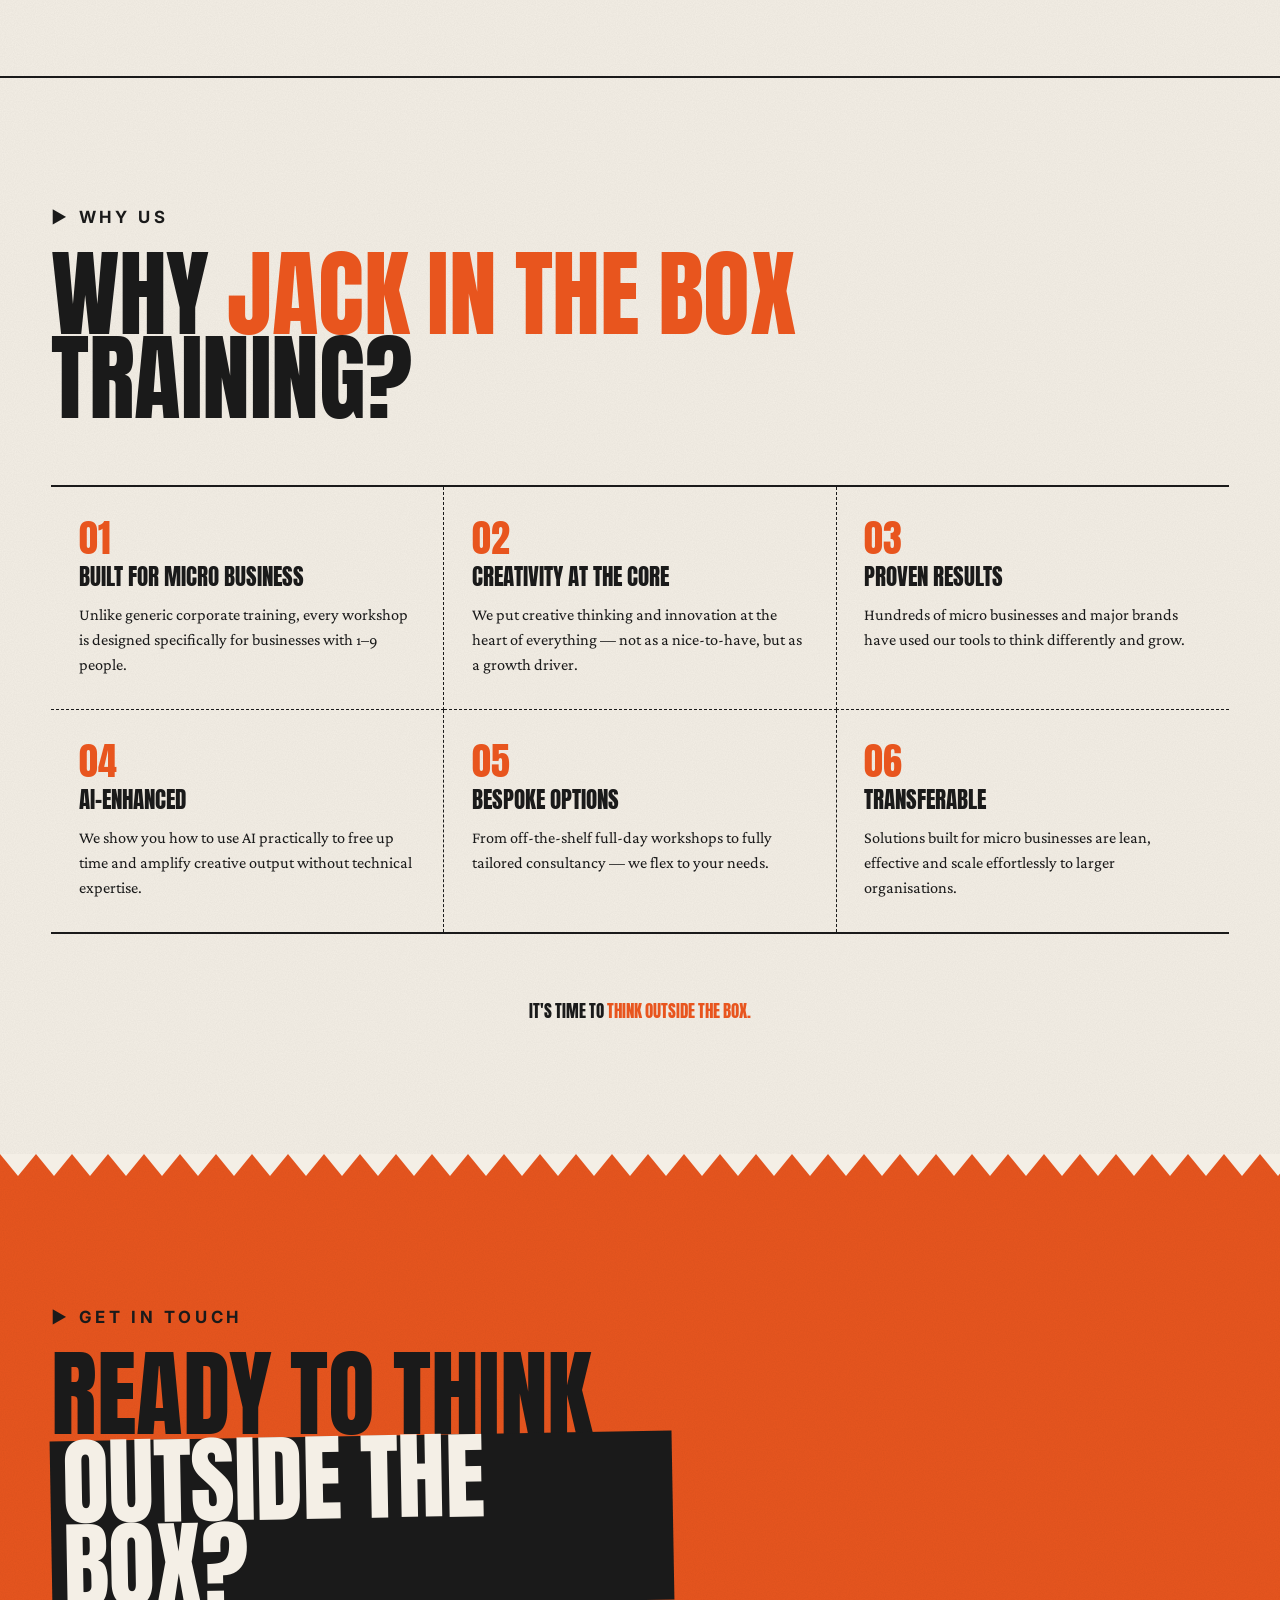
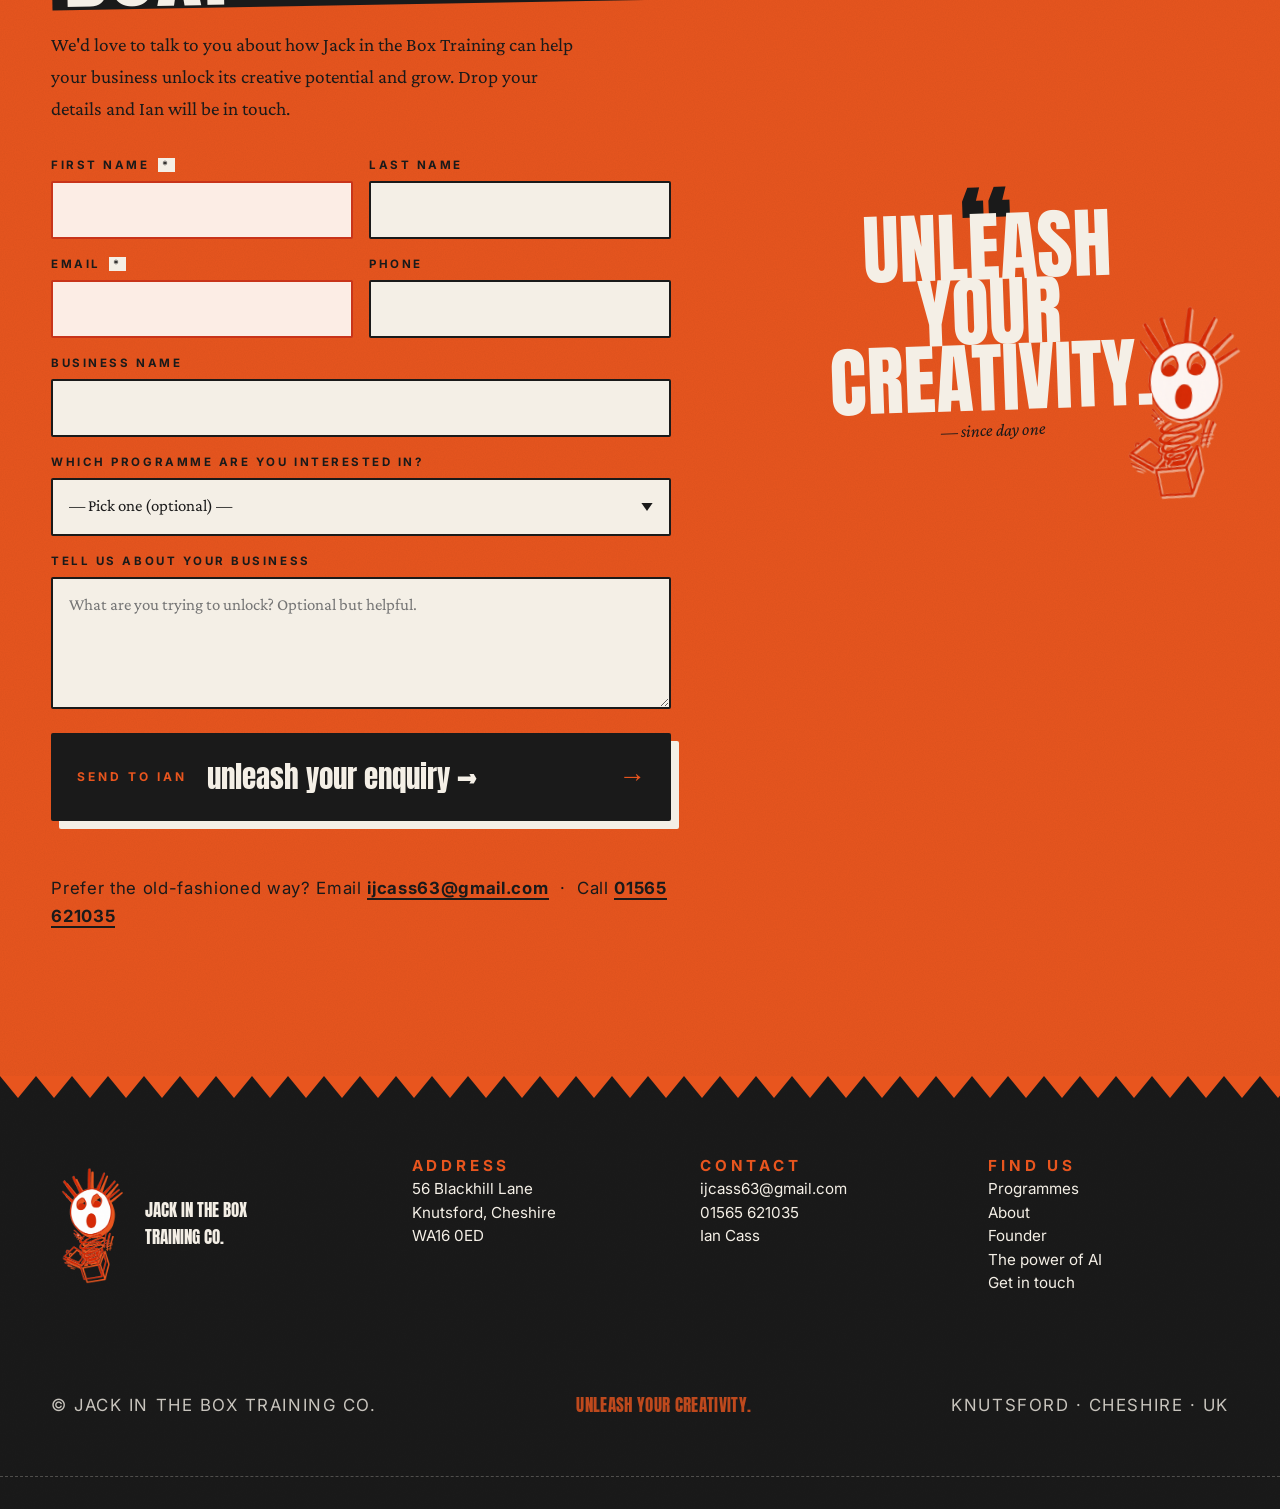
==== commit 331024a0: "ian updates" ====
--- a/index.html
+++ b/index.html
@@ -83,11 +83,7 @@
         <div class="hero__art" aria-hidden="true">
           <div class="hero__art-frame">
             <img src="logo.png" alt="" class="hero__jack" />
-            <span class="hero__art-badge">
-              <span class="hero__art-badge-line-1">Pop!</span>
-              <span class="hero__art-badge-line-2">Goes the<br/>weasel.</span>
-            </span>
-            <span class="hero__art-tag">SINCE THE SPRING</span>
+            <span class="hero__art-tag">Break out of your box!</span>
           </div>
         </div>
       </div>
@@ -600,7 +596,7 @@
         </div>
         <div class="foot__col">
           <p class="foot__label">Address</p>
-          <p>56 Bucklow Lane<br/>Knutsford, Cheshire<br/>WA16 0ED</p>
+          <p>56 Blackhill Lane<br/>Knutsford, Cheshire<br/>WA16 0ED</p>
         </div>
         <div class="foot__col">
           <p class="foot__label">Contact</p>
--- a/styles.css
+++ b/styles.css
@@ -124,7 +124,7 @@
   hyphens: manual;
   word-spacing: -.04em;
 }
-.display--hero  { font-size: clamp(3.6rem, 12.5vw, 12.5rem); }
+.display--hero  { font-size: clamp(3.6rem, 9.5vw, 8.5rem); }
 .display--mega  { font-size: clamp(3.4rem, 11vw, 11rem); }
 .display--xl    { font-size: clamp(2.6rem, 7.5vw, 7.5rem); }
 .display--lg    { font-size: clamp(2.2rem, 5vw, 4.6rem); }
@@ -569,43 +569,6 @@
   60%      { transform: translateY(6px) rotate(1.5deg); }
 }
 
-.hero__art-badge {
-  position: absolute;
-  top: -28px;
-  right: -22px;
-  width: 138px;
-  height: 138px;
-  background: var(--charcoal);
-  color: var(--cream);
-  border-radius: 50%;
-  display: grid;
-  place-content: center;
-  text-align: center;
-  font-family: var(--font-ui);
-  font-weight: 700;
-  font-size: .75rem;
-  line-height: 1.25;
-  letter-spacing: .12em;
-  text-transform: uppercase;
-  padding: .5rem;
-  transform: rotate(12deg);
-  z-index: 3;
-  border: 3px solid var(--cream);
-  box-shadow: 0 0 0 3px var(--charcoal);
-  animation: badgeSpin 28s linear infinite;
-}
-.hero__art-badge-line-1 {
-  display: block;
-  font-family: var(--font-display);
-  font-size: 1.9rem;
-  color: var(--orange);
-  letter-spacing: 0;
-}
-@keyframes badgeSpin {
-  from { transform: rotate(12deg); }
-  to   { transform: rotate(372deg); }
-}
-
 .hero__art-tag {
   position: absolute;
   bottom: -18px;
@@ -615,26 +578,37 @@
   color: var(--charcoal);
   padding: .55rem 1.1rem;
   font-family: var(--font-ui);
-  font-size: .68rem;
+  font-size: .72rem;
   font-weight: 700;
-  letter-spacing: .3em;
+  letter-spacing: .22em;
   text-transform: uppercase;
   border: 2px solid var(--charcoal);
+  white-space: nowrap;
   z-index: 3;
 }
 
 @media (max-width: 860px) {
   .hero__grid {
-    grid-template-columns: 1fr;
+    display: flex;
+    flex-direction: column;
+    align-items: stretch;
     padding-left: calc(var(--ribbon-w) + var(--pad-x));
     padding-right: var(--pad-x);
   }
+  /* unwrap .hero__copy so its children become direct flex items of .hero__grid;
+     then order them so the jack-in-the-box logo sits between the sub paragraph
+     and the CTA buttons */
+  .hero__copy { display: contents; }
+  .hero__copy > .eyebrow      { order: 1; }
+  .hero__copy > .display      { order: 2; }
+  .hero__copy > .hero__sub    { order: 3; }
+  .hero__art                  { order: 4; }
+  .hero__copy > .cta-row      { order: 5; }
+  .hero__copy > .hero__stamps { order: 6; }
   .hero__art-frame {
     max-width: 380px;
     margin: 1.5rem auto 0;
   }
-  .hero__art-badge { width: 100px; height: 100px; font-size: .65rem; top: -18px; right: -8px; }
-  .hero__art-badge-line-1 { font-size: 1.35rem; }
 }
 @media (max-width: 480px) {
   .hero__stamps { grid-template-columns: 1fr 1fr; }
@@ -717,6 +691,7 @@
   text-shadow:
     6px 6px 0 var(--cream),
     12px 12px 0 var(--orange-deep);
+  padding-bottom: .18em;
 }
 .big-stat__suffix {
   font-family: var(--font-display);
@@ -759,6 +734,7 @@
   border-bottom: 1px dashed rgba(244,239,230,.45);
 }
 .challenge__list li:last-child { border-bottom: 0; }
+.challenge__list strong { color: var(--charcoal); font-weight: 700; }
 .bullet-num {
   font-family: var(--font-display);
   font-size: 2.1rem;
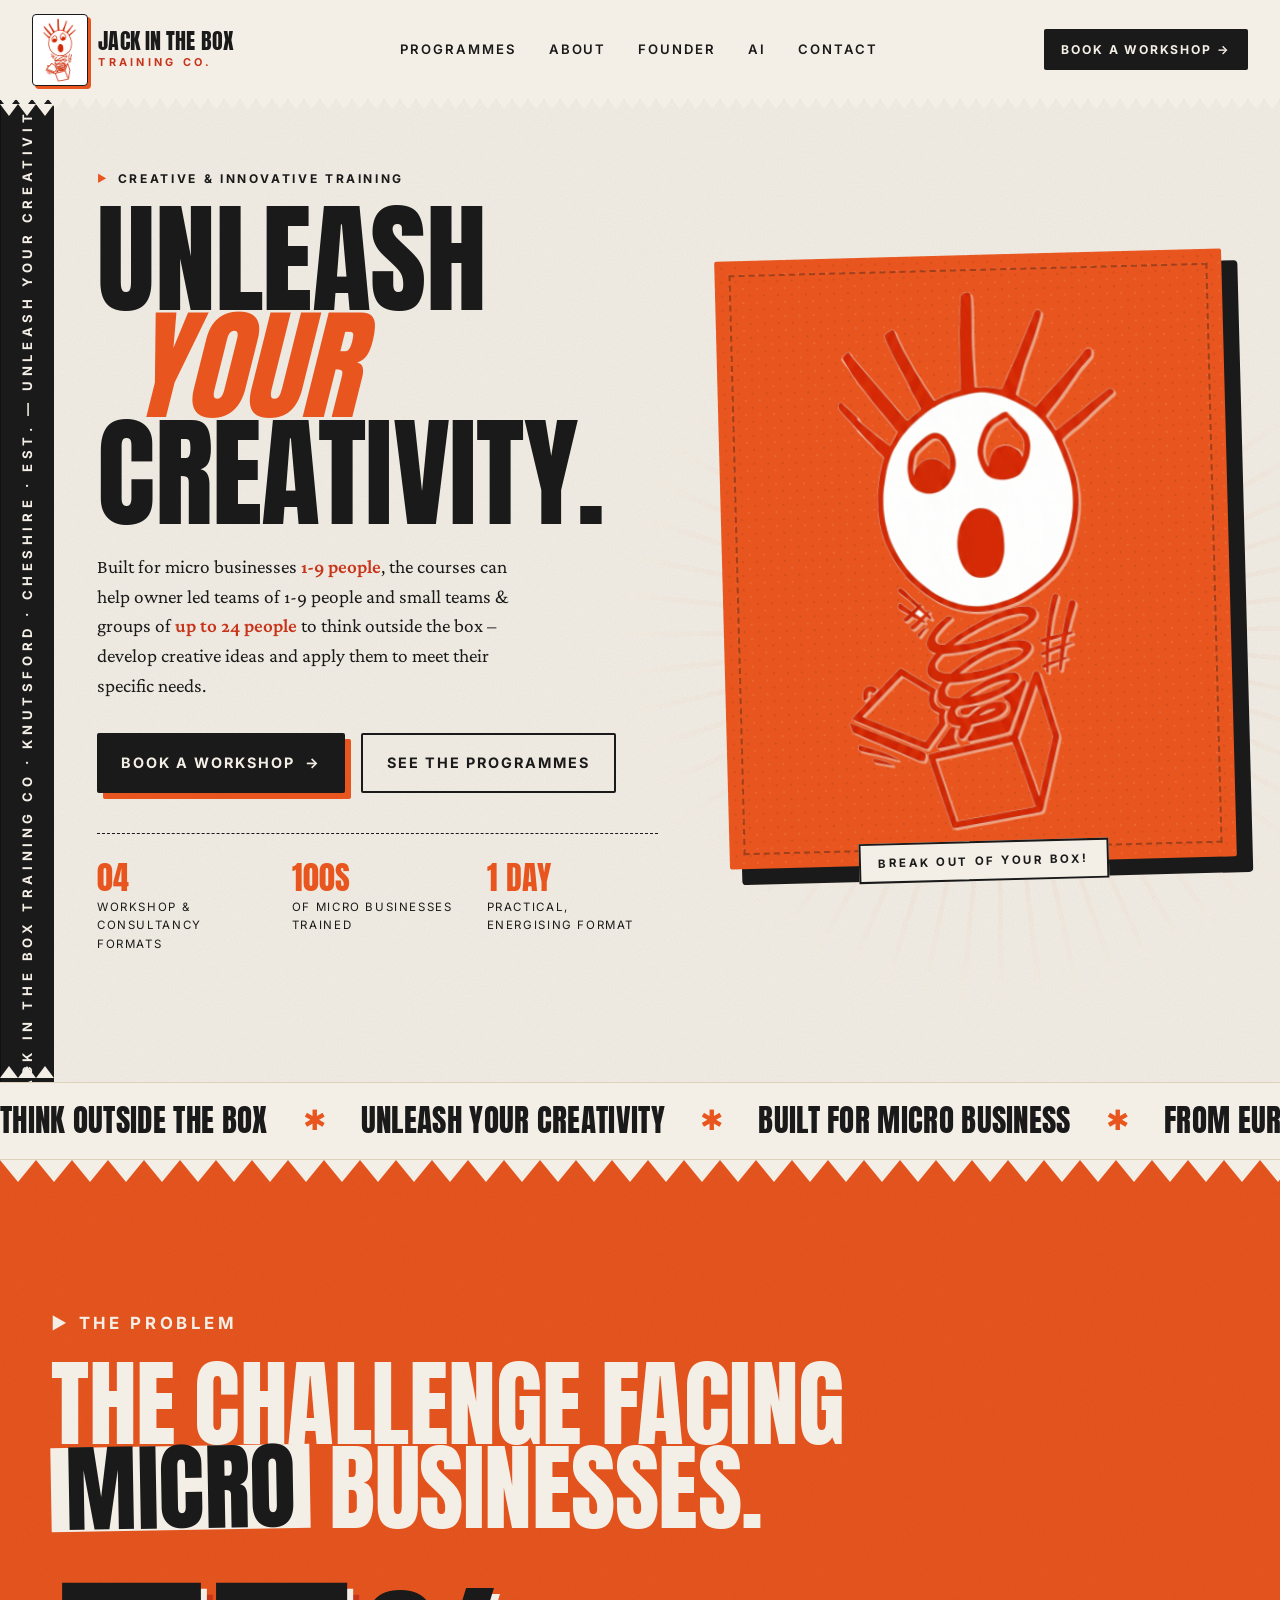
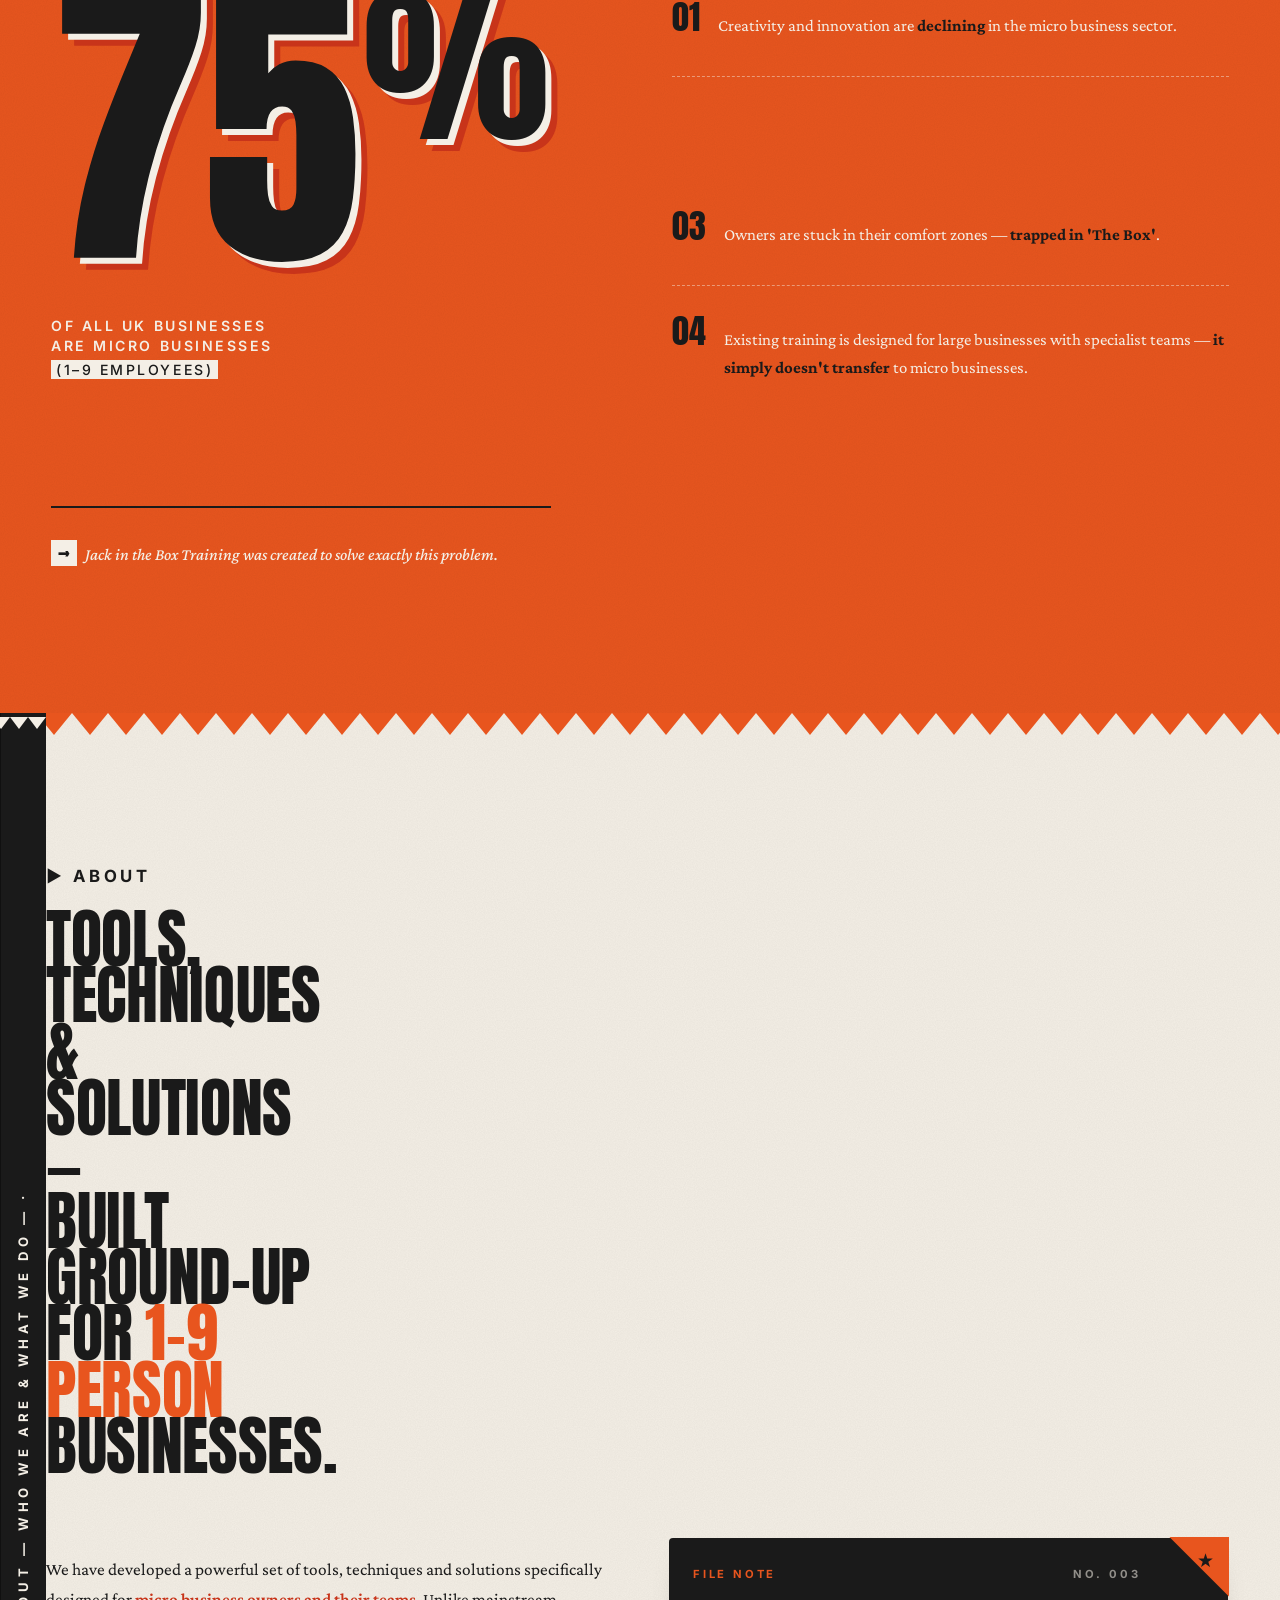
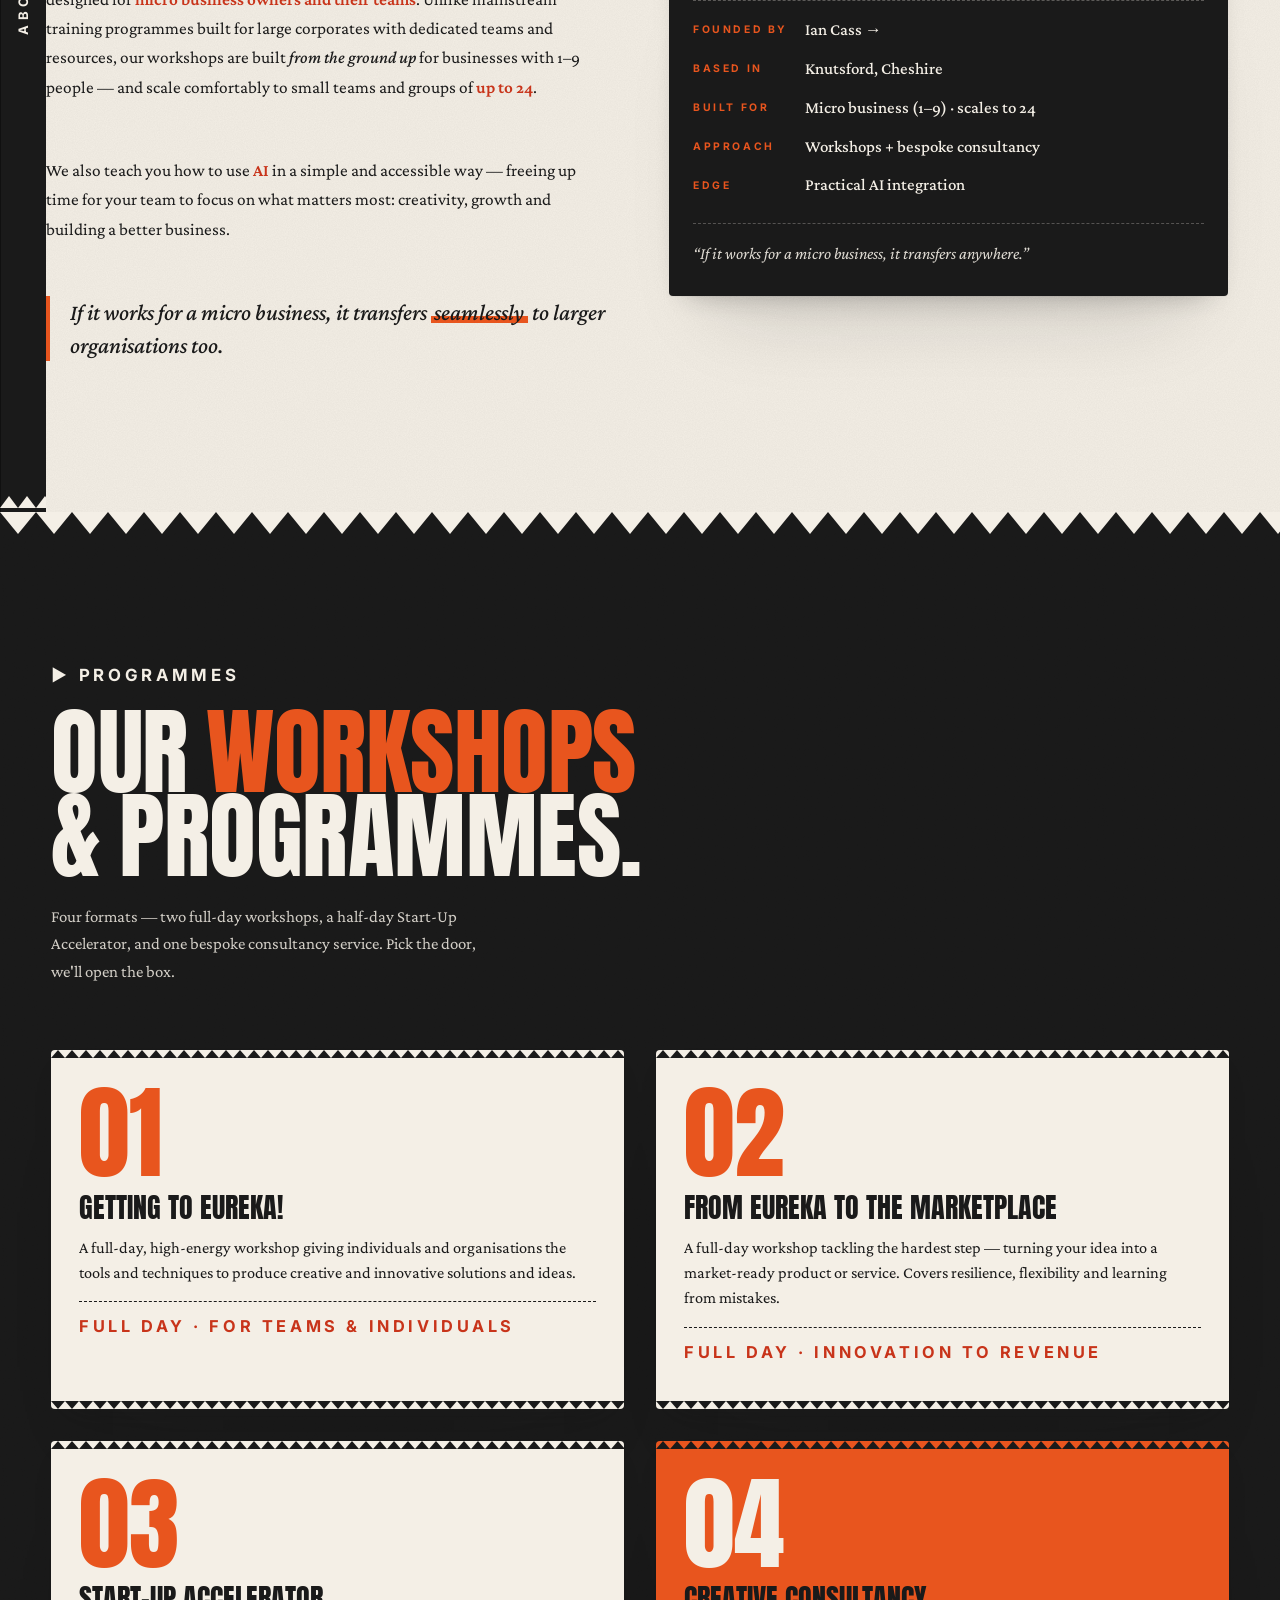
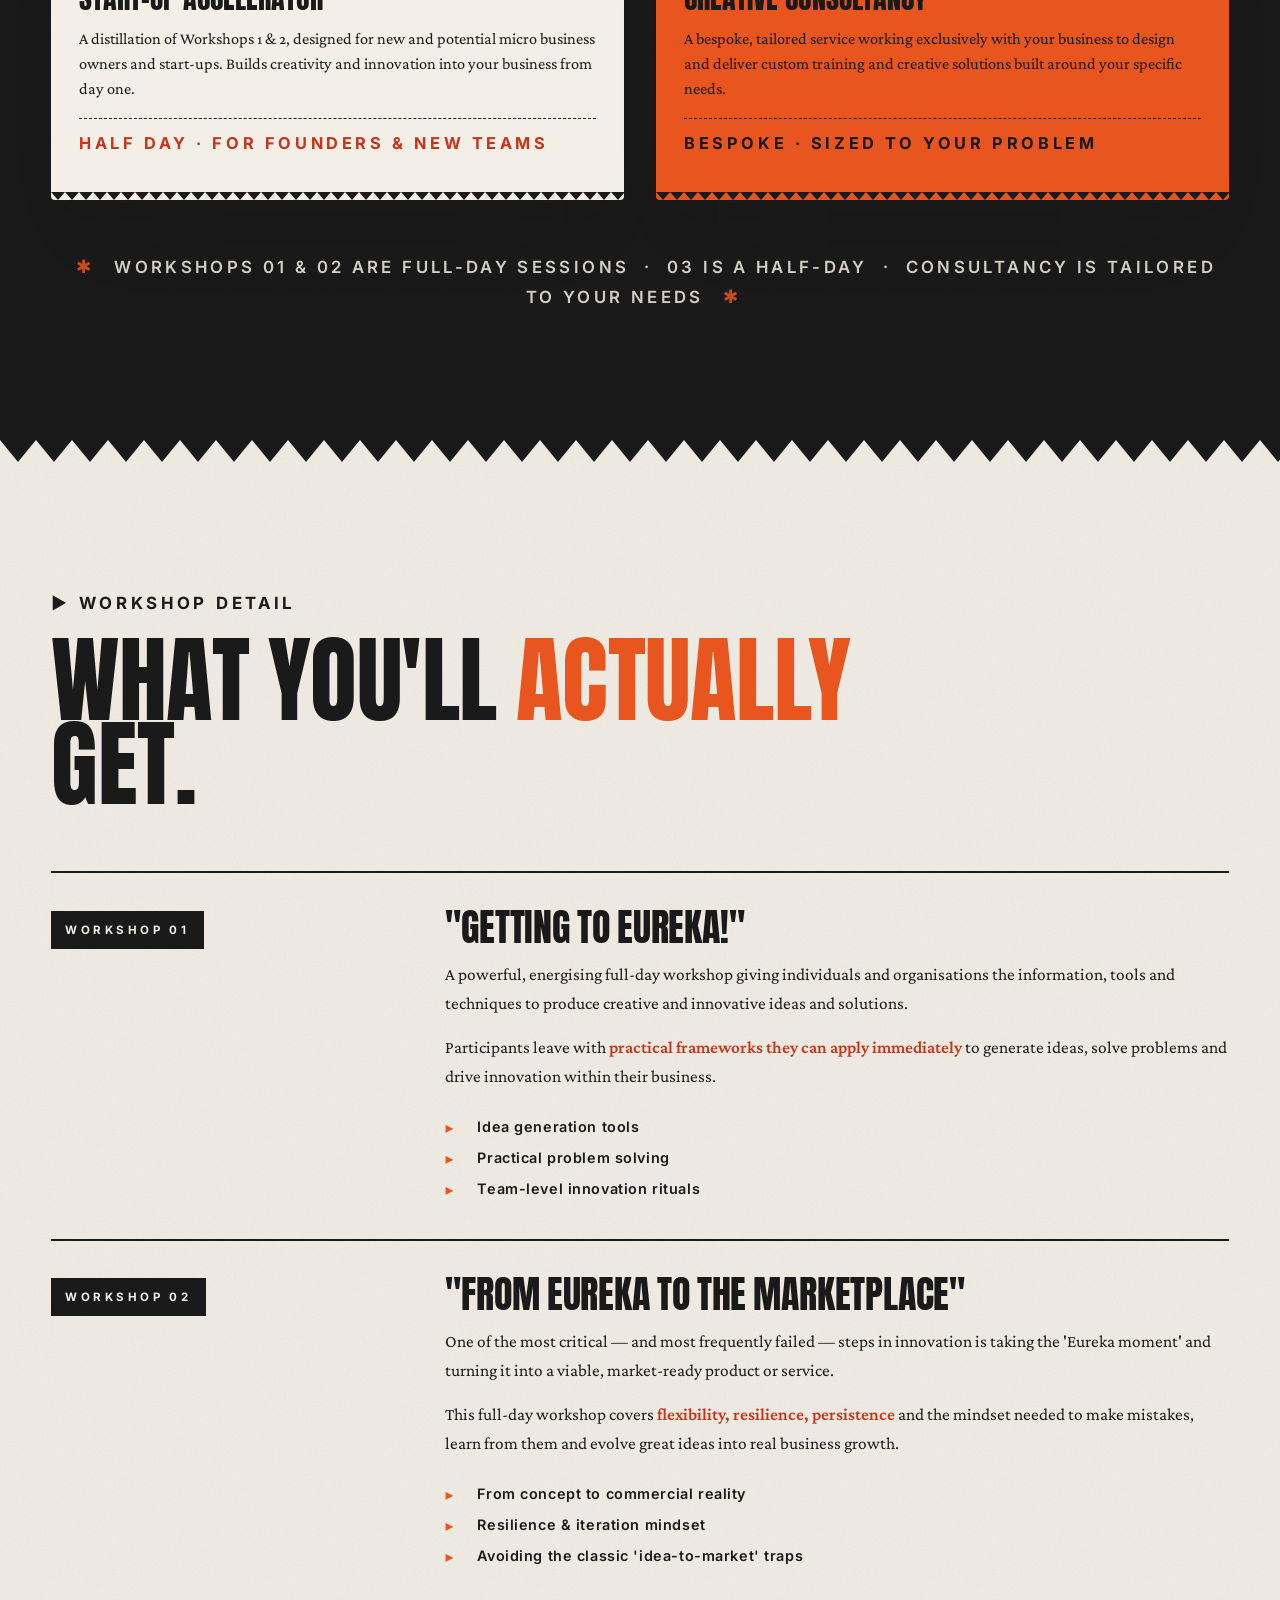
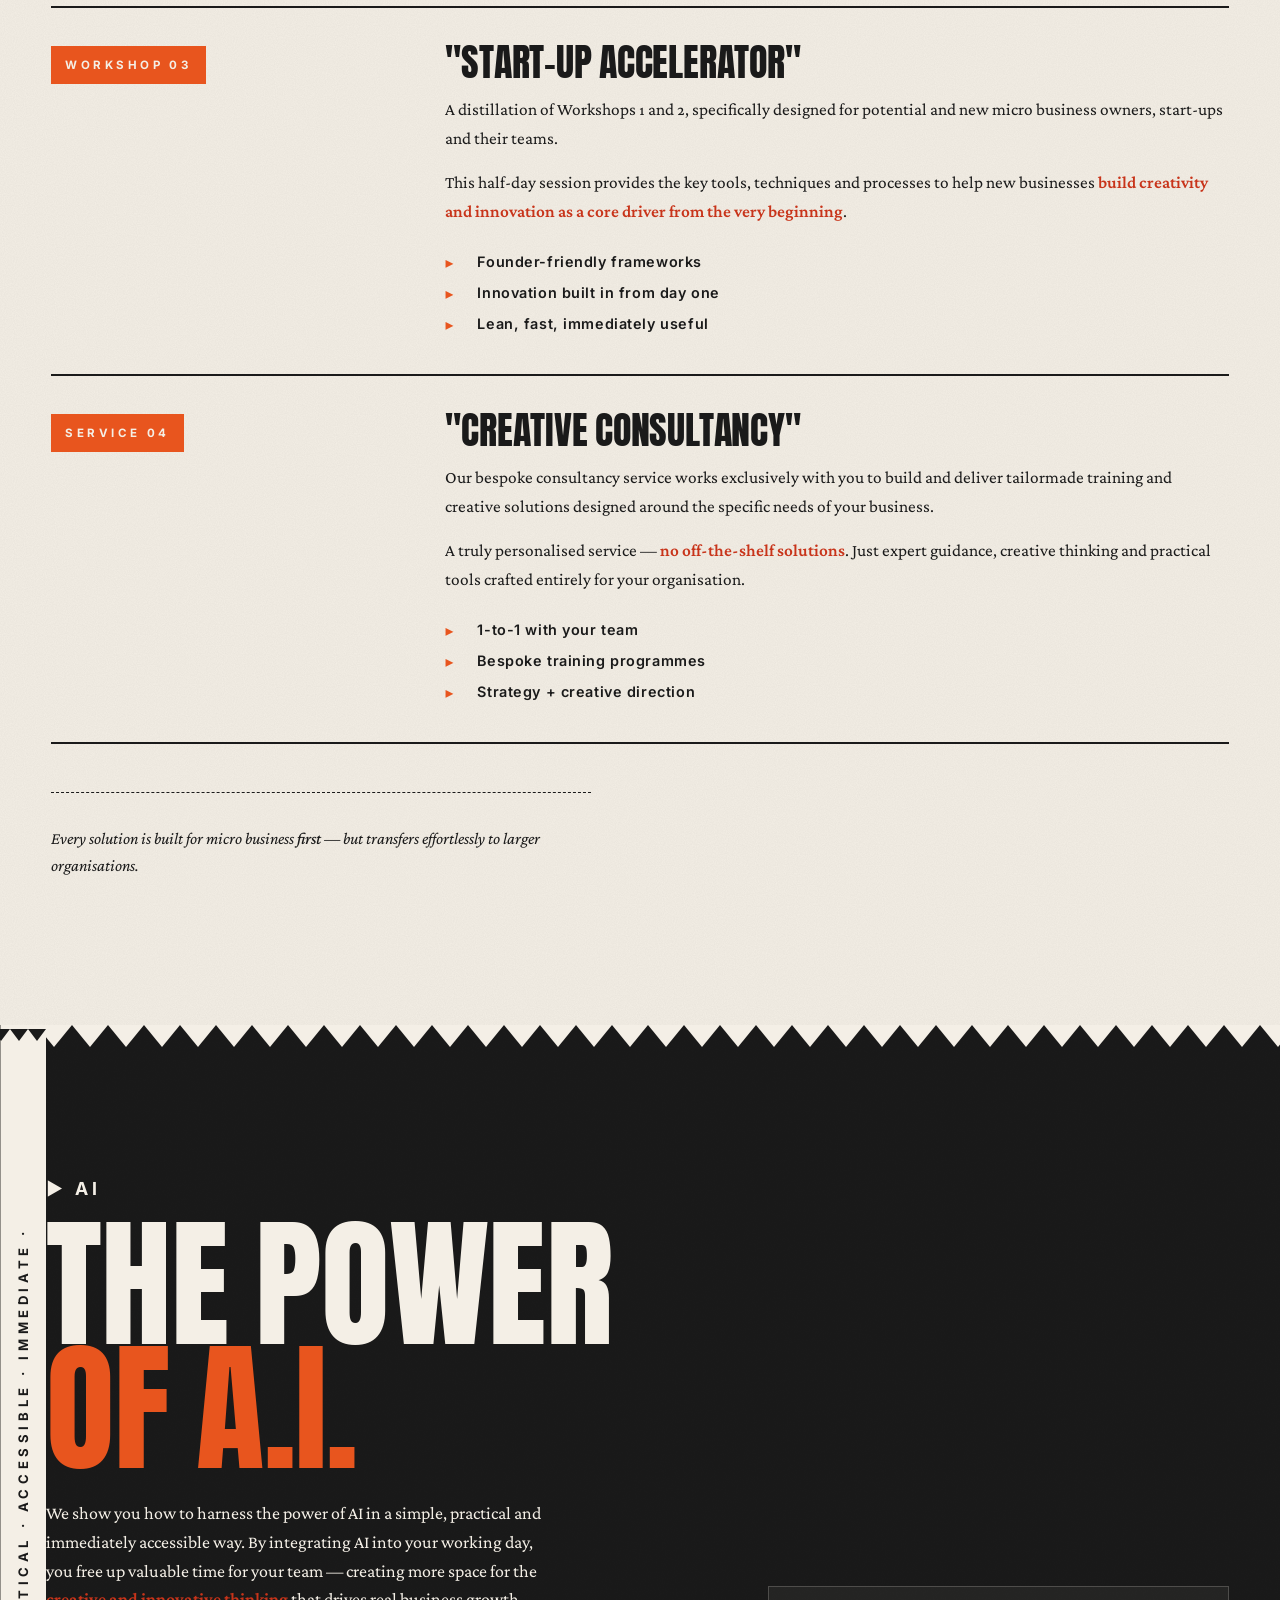
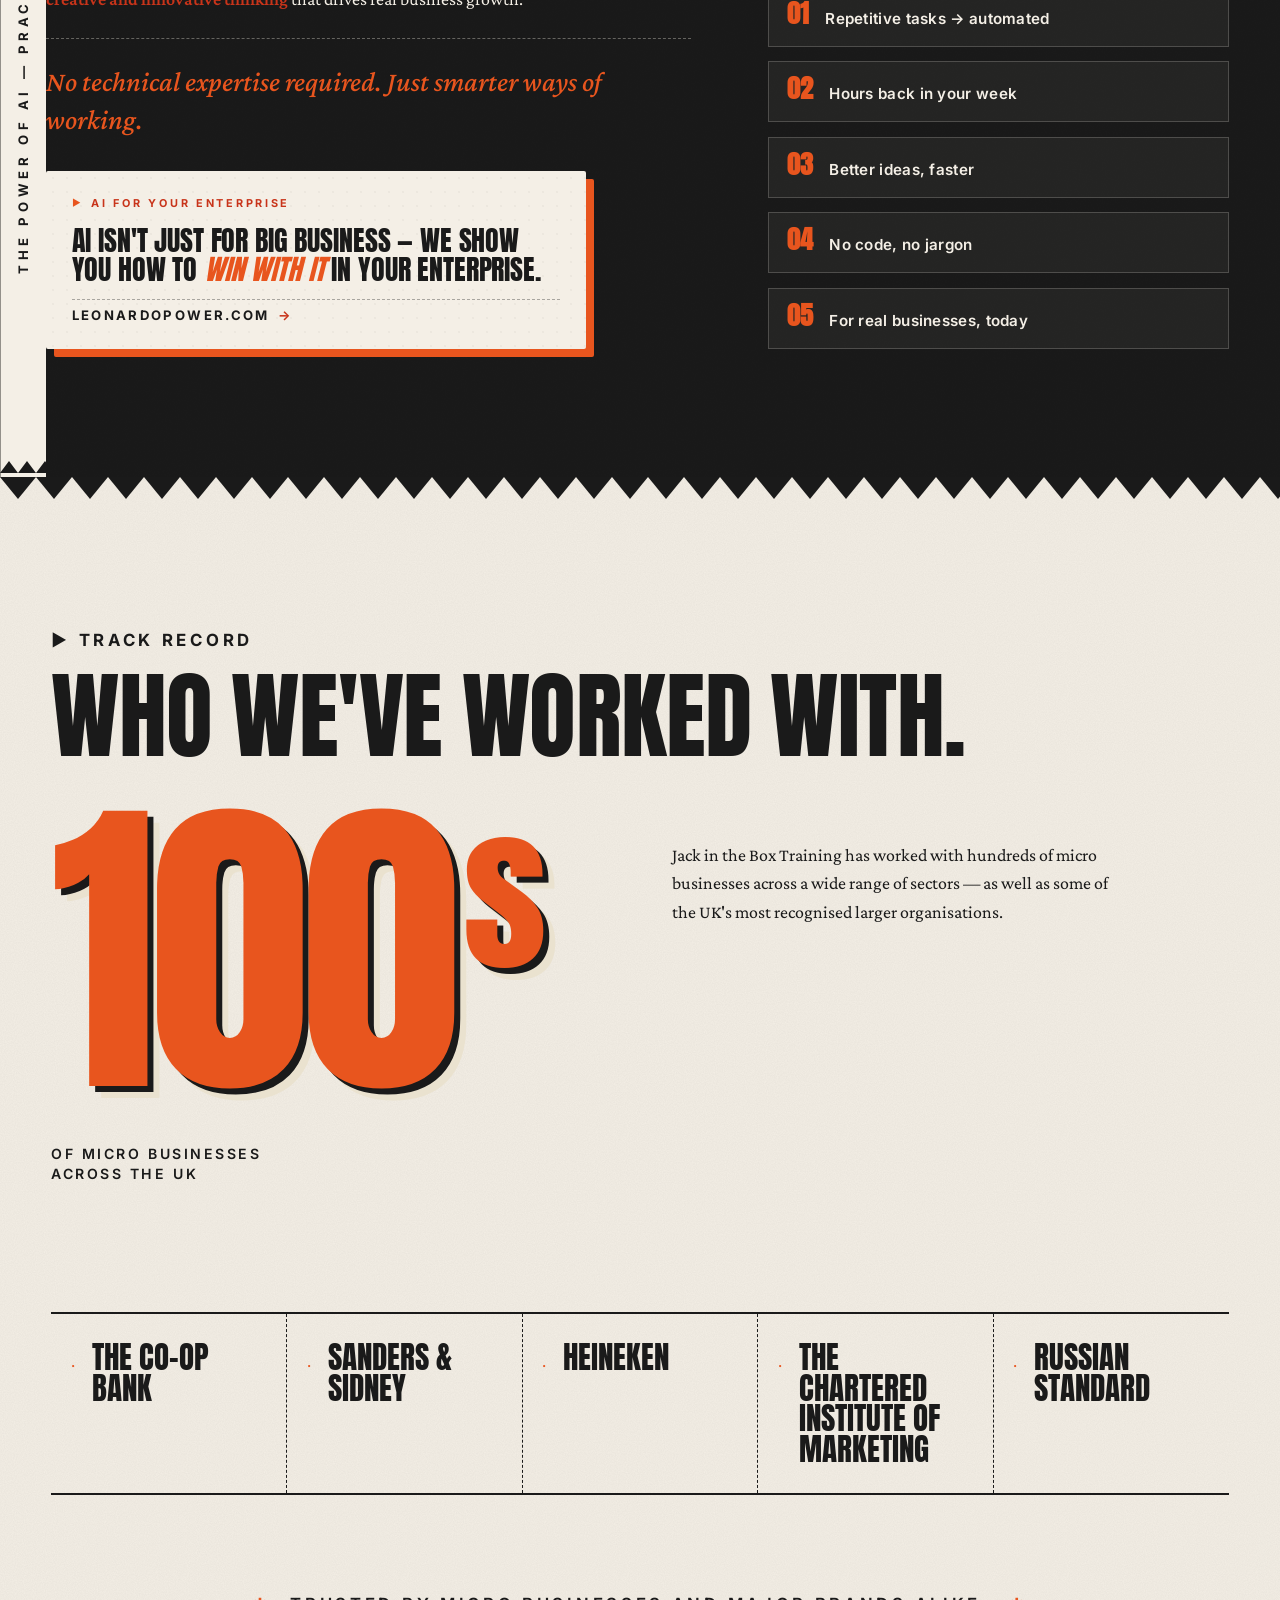
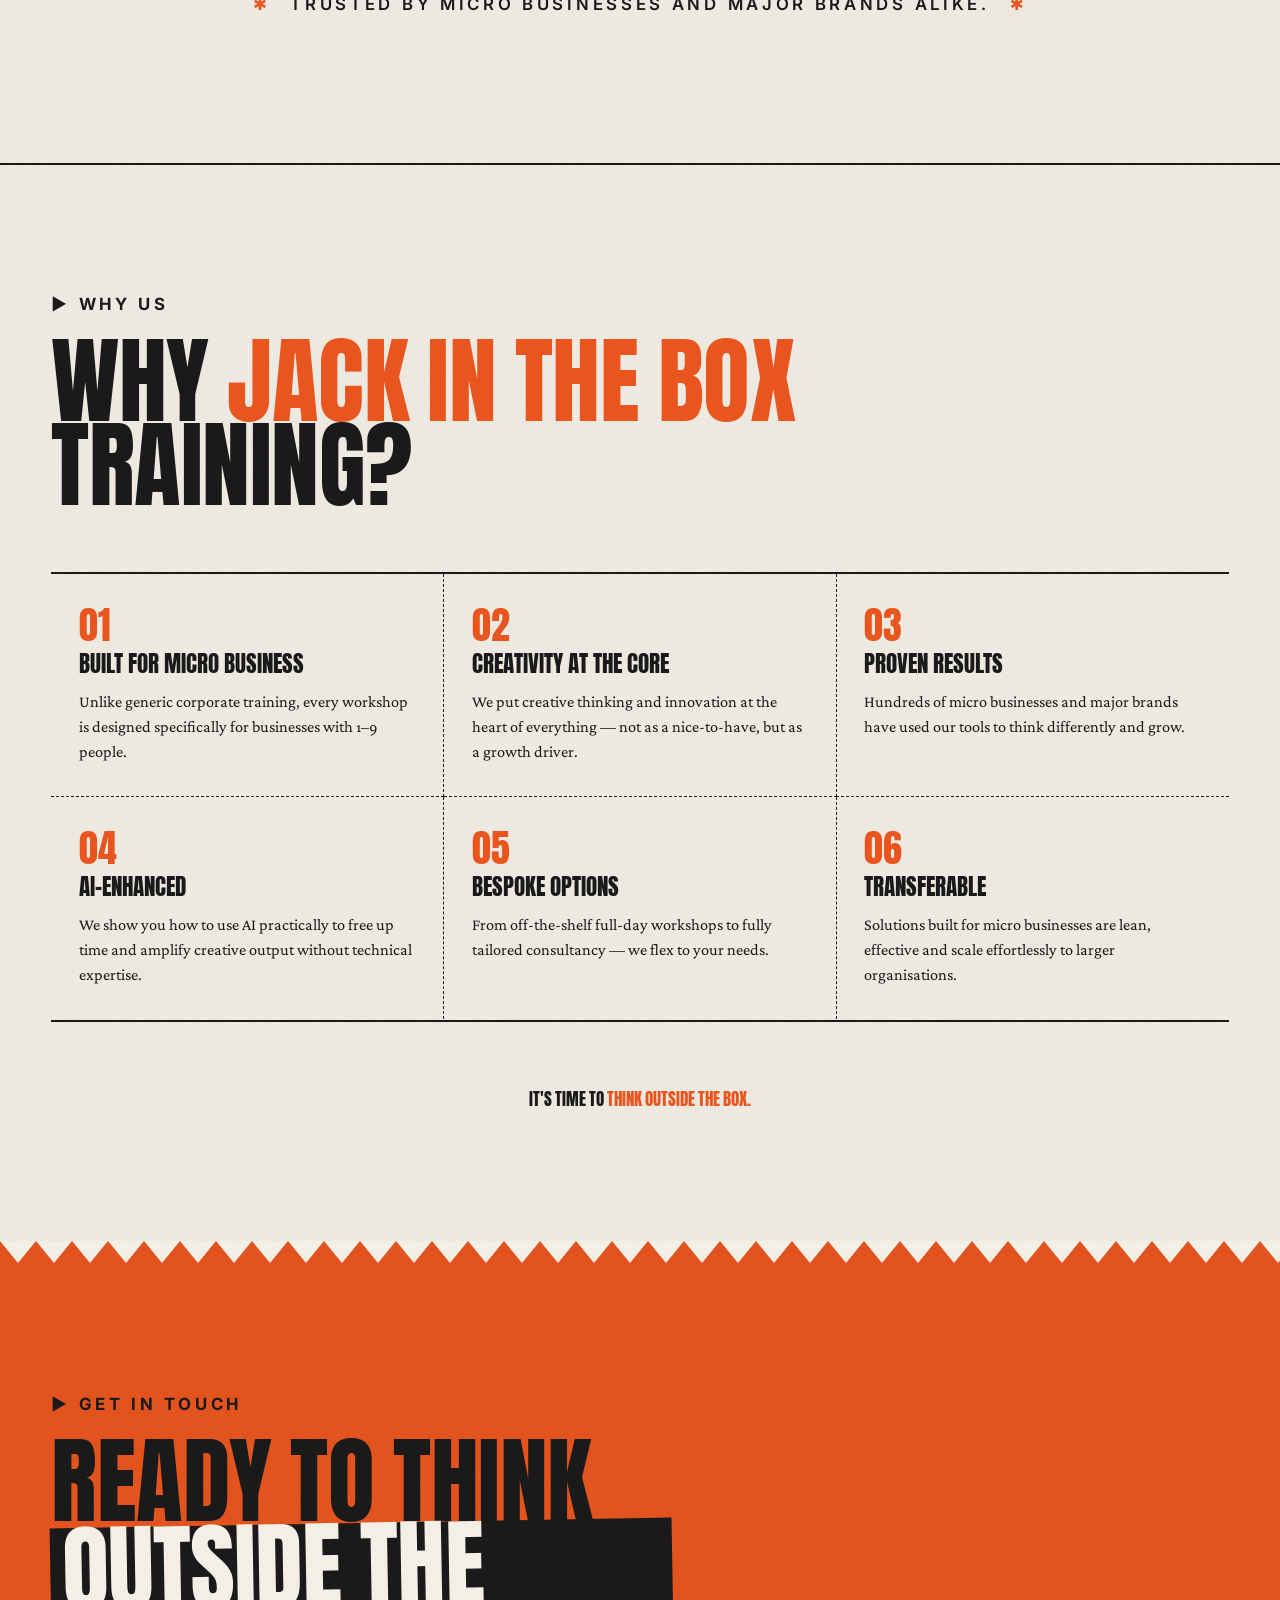
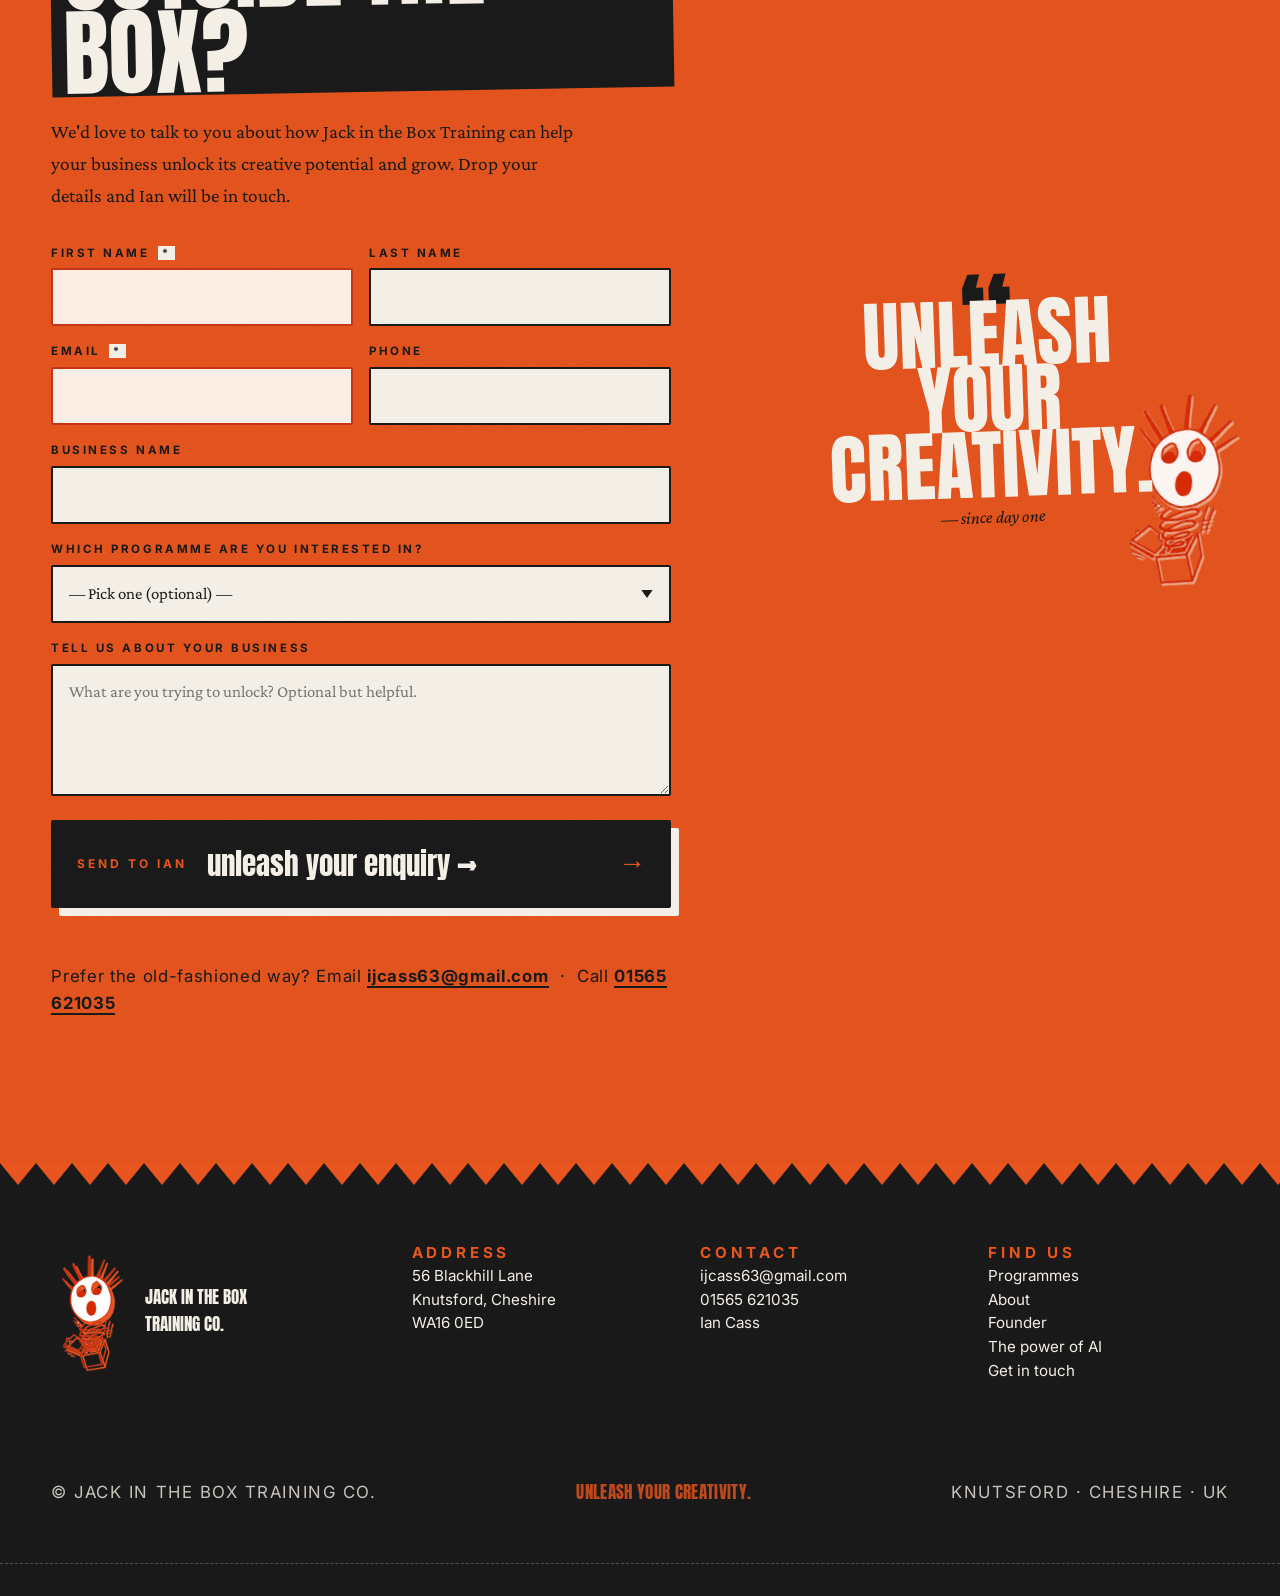
==== commit dc512c51: "changes requested by ian" ====
--- a/index.html
+++ b/index.html
@@ -65,7 +65,7 @@
           </h1>
 
           <p class="hero__sub">
-            Built specifically for micro business. Helping owner-led teams of <strong>1–9 people</strong> think outside the box — and grow.
+            Built for micro businesses <strong>1-9 people</strong>, the courses can help owner led teams of 1-9 people and small teams &amp; groups of <strong>up to 24 people</strong> to think outside the box – develop creative ideas and apply them to meet their specific needs.
           </p>
 
           <div class="cta-row">
@@ -180,10 +180,11 @@
             We have developed a powerful set of tools, techniques and solutions specifically designed
             for <strong>micro business owners and their teams</strong>. Unlike mainstream training
             programmes built for large corporates with dedicated teams and resources, our workshops
-            are built <em>from the ground up</em> for businesses with 1–9 people.
+            are built <em>from the ground up</em> for businesses with 1–9 people — and scale comfortably
+            to small teams and groups of <strong>up to 24</strong>.
           </p>
           <p>
-            We also harness the power of <strong>AI</strong> in a simple and accessible way — freeing
+            We also teach you how to use <strong>AI</strong> in a simple and accessible way — freeing
             up time for your team to focus on what matters most: creativity, growth and building a
             better business.
           </p>
@@ -200,7 +201,7 @@
           <dl>
             <div><dt>Founded by</dt><dd><a href="founder.html">Ian Cass →</a></dd></div>
             <div><dt>Based in</dt><dd>Knutsford, Cheshire</dd></div>
-            <div><dt>Built for</dt><dd>Micro business (1–9)</dd></div>
+            <div><dt>Built for</dt><dd>Micro business (1–9) · scales to 24</dd></div>
             <div><dt>Approach</dt><dd>Workshops + bespoke consultancy</dd></div>
             <div><dt>Edge</dt><dd>Practical AI integration</dd></div>
           </dl>
@@ -222,7 +223,7 @@
             &amp; programmes.
           </h2>
           <p class="prog__lede">
-            Four formats — three full-day workshops and one bespoke consultancy service.
+            Four formats — two full-day workshops, a half-day Start-Up Accelerator, and one bespoke consultancy service.
             Pick the door, we'll open the box.
           </p>
         </header>
@@ -251,7 +252,7 @@
             <div class="prog-card__body">
               <h3>Start-Up Accelerator</h3>
               <p>A distillation of Workshops 1 &amp; 2, designed for new and potential micro business owners and start-ups. Builds creativity and innovation into your business from day one.</p>
-              <p class="prog-card__meta">Full day · For founders &amp; new teams</p>
+              <p class="prog-card__meta">Half day · For founders &amp; new teams</p>
             </div>
           </li>
 
@@ -267,7 +268,8 @@
 
         <p class="prog__note">
           <span aria-hidden="true">✱</span>
-          Workshops 01, 02 &amp; 03 are full-day sessions &nbsp;·&nbsp;
+          Workshops 01 &amp; 02 are full-day sessions &nbsp;·&nbsp;
+          03 is a half-day &nbsp;·&nbsp;
           Consultancy is tailored to your needs
           <span aria-hidden="true">✱</span>
         </p>
@@ -320,7 +322,7 @@
           <div class="detail-card__body">
             <h3 class="display display--md">"Start-Up Accelerator"</h3>
             <p>A distillation of Workshops 1 and 2, specifically designed for potential and new micro business owners, start-ups and their teams.</p>
-            <p>This full-day session provides the key tools, techniques and processes to help new businesses <strong>build creativity and innovation as a core driver from the very beginning</strong>.</p>
+            <p>This half-day session provides the key tools, techniques and processes to help new businesses <strong>build creativity and innovation as a core driver from the very beginning</strong>.</p>
             <ul class="detail-card__bits">
               <li>Founder-friendly frameworks</li>
               <li>Innovation built in from day one</li>
--- a/styles.css
+++ b/styles.css
@@ -596,13 +596,13 @@
     padding-right: var(--pad-x);
   }
   /* unwrap .hero__copy so its children become direct flex items of .hero__grid;
-     then order them so the jack-in-the-box logo sits between the sub paragraph
-     and the CTA buttons */
+     then order them so the jack-in-the-box logo sits directly below the
+     "Unleash your Creativity" headline */
   .hero__copy { display: contents; }
   .hero__copy > .eyebrow      { order: 1; }
   .hero__copy > .display      { order: 2; }
-  .hero__copy > .hero__sub    { order: 3; }
-  .hero__art                  { order: 4; }
+  .hero__art                  { order: 3; }
+  .hero__copy > .hero__sub    { order: 4; }
   .hero__copy > .cta-row      { order: 5; }
   .hero__copy > .hero__stamps { order: 6; }
   .hero__art-frame {
